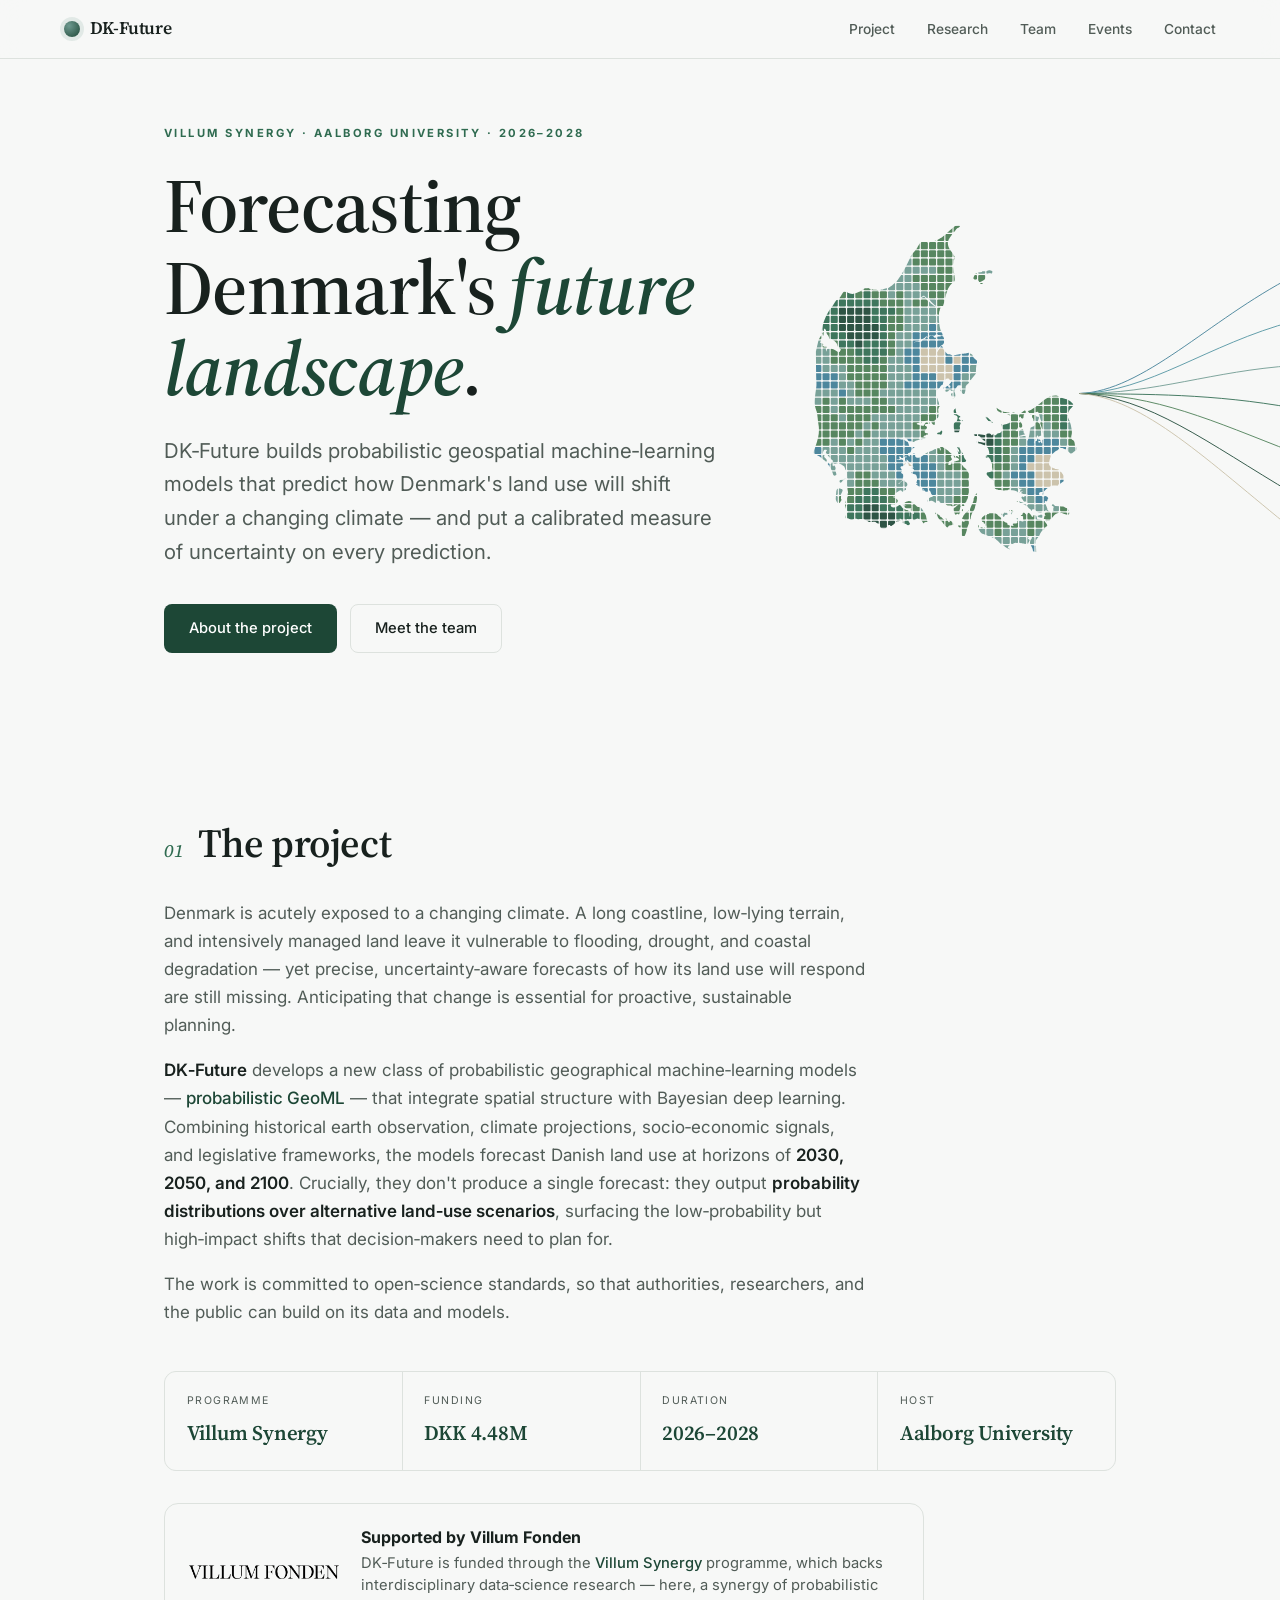
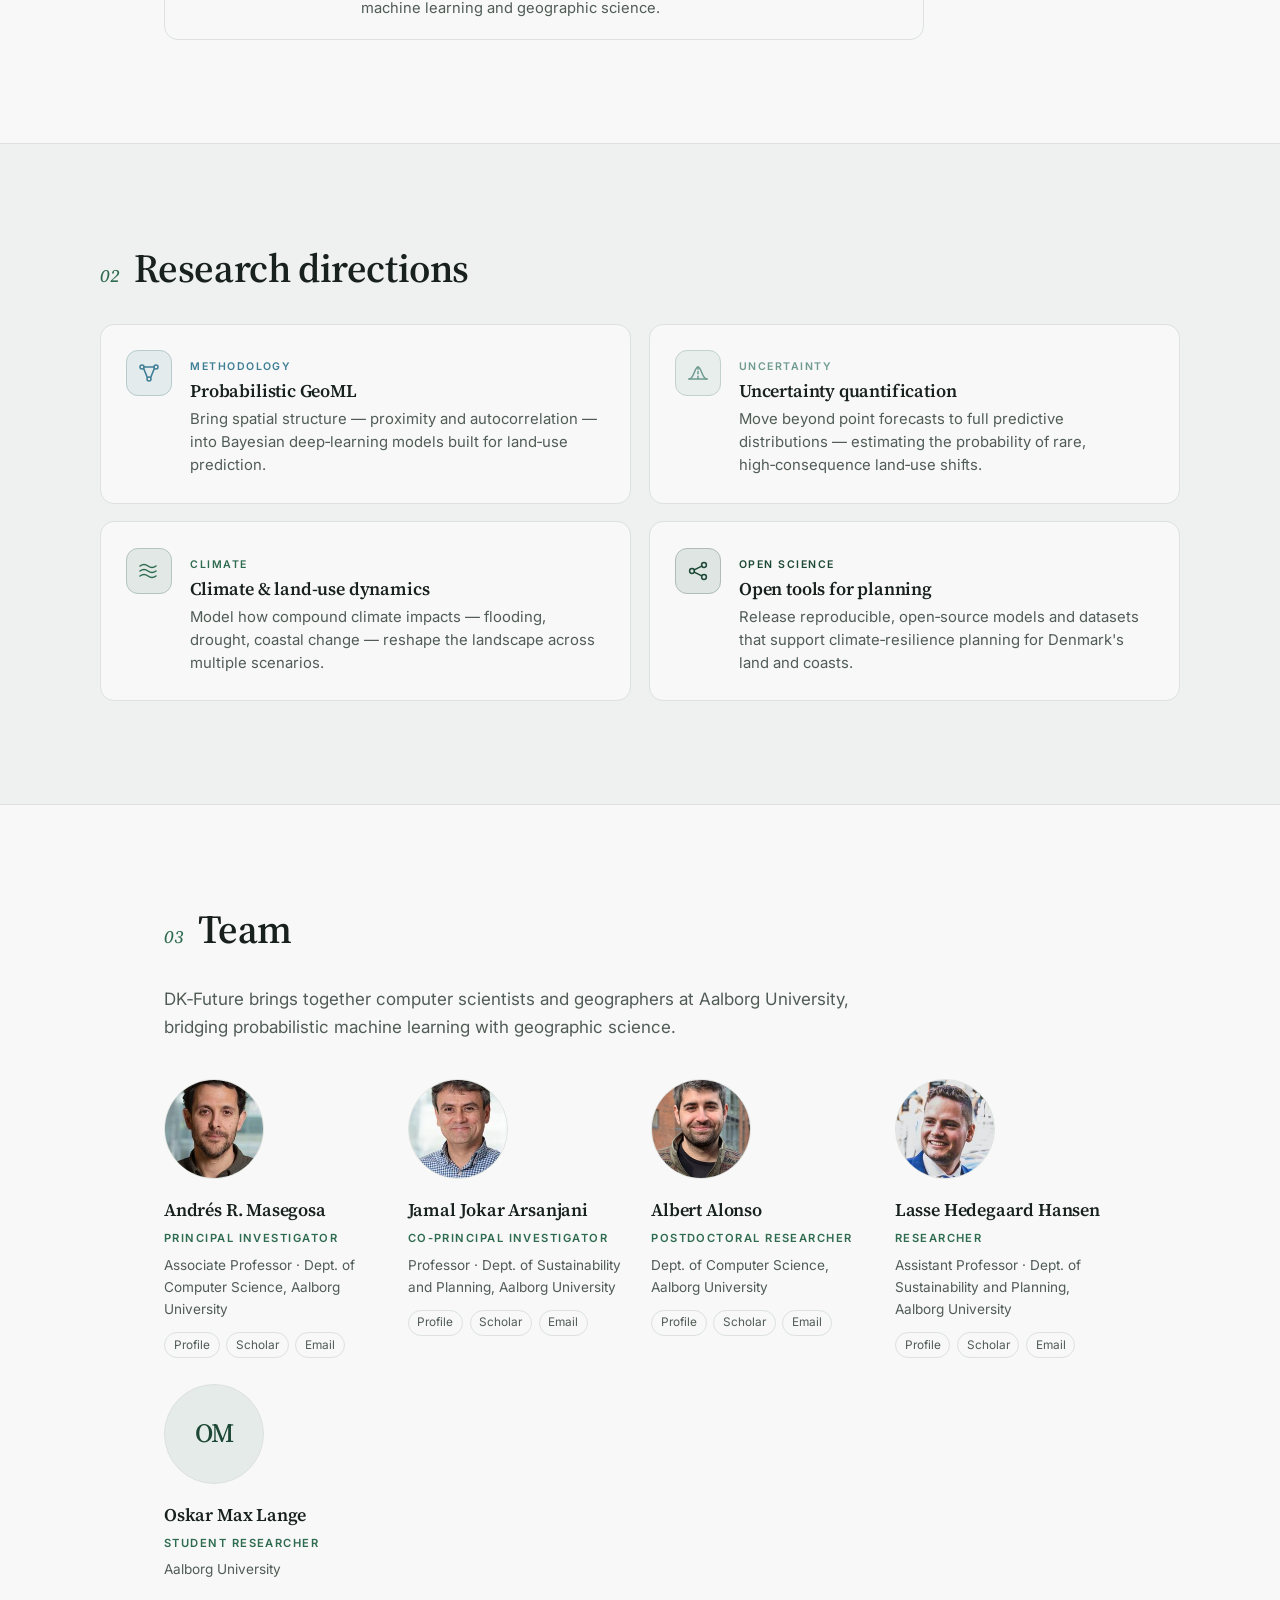
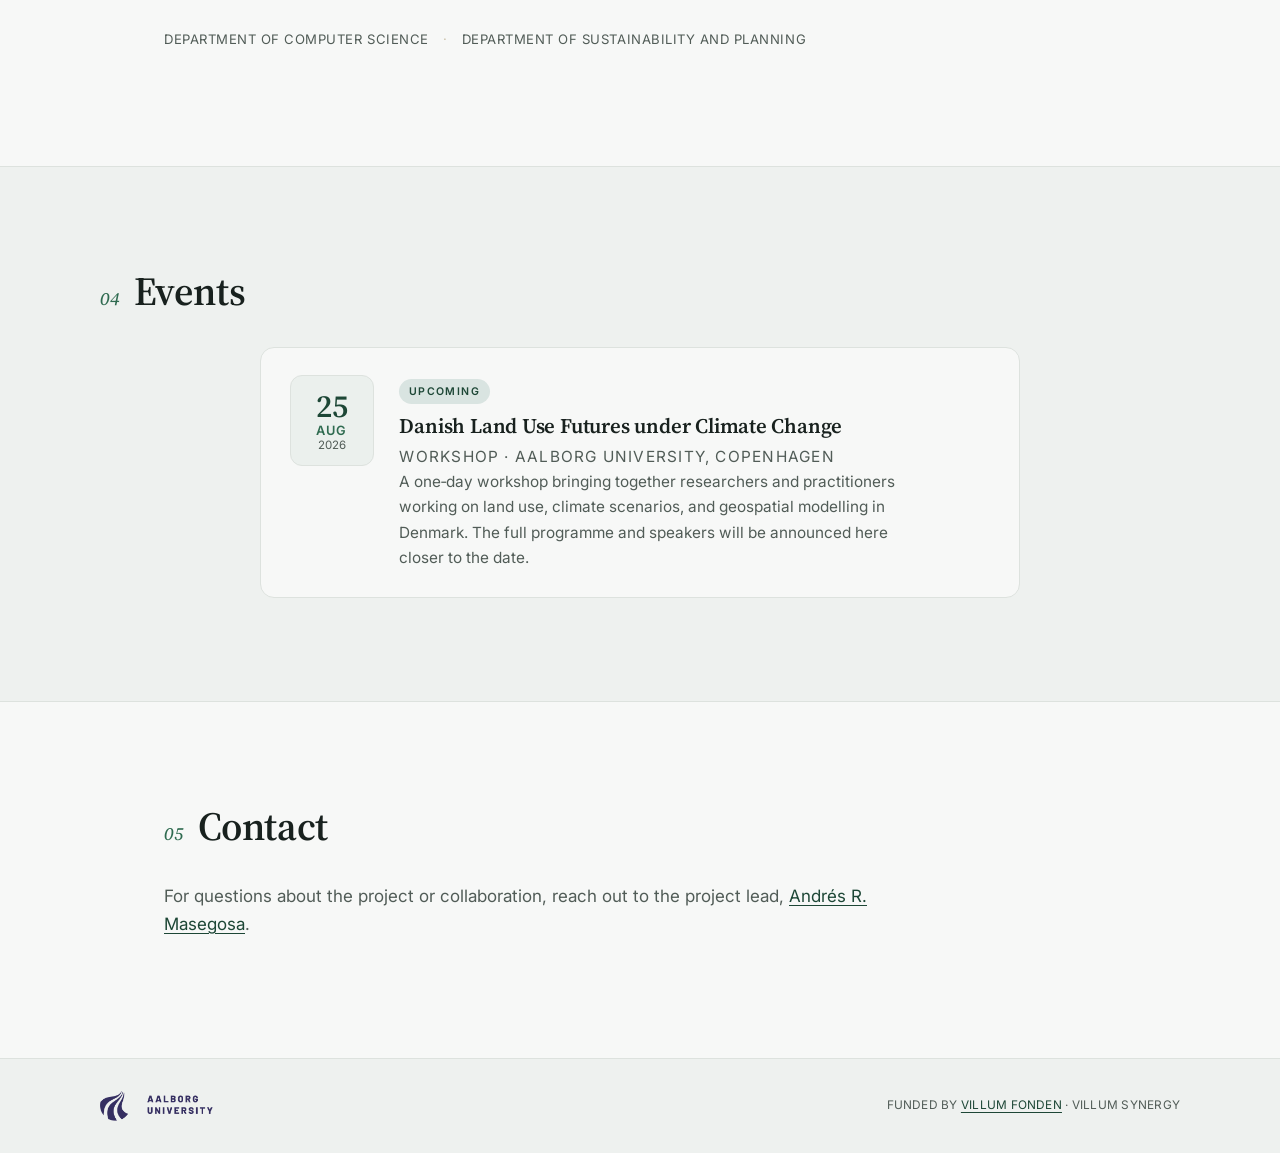
==== index.html @ c7463024 "Fix hero layout on widescreen Put the hero text in a centered max-width band so the headline aligns " ====
<!DOCTYPE html>
<html lang="en">
<head>
  <meta charset="UTF-8" />
  <meta name="viewport" content="width=device-width, initial-scale=1.0" />
  <title>DK-Future — Predicting Denmark's Future Landscape</title>
  <meta name="description" content="DK-Future: Probabilistic geospatial machine learning for predicting future Danish land use under compound climate impact." />

  <!-- Open Graph -->
  <meta property="og:title" content="DK-Future" />
  <meta property="og:description" content="Probabilistic GeoAI for predicting Denmark's future landscape under climate change." />
  <meta property="og:type" content="website" />
  <meta property="og:url" content="https://dkfuture.dk" />

  <link rel="icon" href="assets/favicon.svg" type="image/svg+xml" />
  <link rel="preconnect" href="https://fonts.googleapis.com" />
  <link rel="preconnect" href="https://fonts.gstatic.com" crossorigin />
  <link href="https://fonts.googleapis.com/css2?family=Source+Serif+4:ital,opsz,wght@0,8..60,400;0,8..60,500;0,8..60,600;1,8..60,400&family=Inter:wght@400;500;600&display=swap" rel="stylesheet" />
  <link rel="stylesheet" href="assets/style.css" />
</head>
<body>
  <!-- ===================== Header ===================== -->
  <header class="site-header">
    <a class="brand" href="#top">
      <span class="brand-mark" aria-hidden="true"></span>
      <span class="brand-text">DK&#8209;Future</span>
    </a>
    <nav class="site-nav">
      <a href="#project">Project</a>
      <a href="#research">Research</a>
      <a href="#team">Team</a>
      <a href="#events">Events</a>
      <a href="#contact">Contact</a>
      <!-- Coming later: <a href="publications.html">Publications</a> -->
    </nav>
  </header>

  <!-- ===================== Hero ===================== -->
  <section class="hero" id="top">
    <!-- Hero art: a Denmark land-use mosaic (cells drift between landscape
         tones) coupled with a fan of forecast curves projected from the
         country's east coast - many possible futures. -->
    <div class="landscape" aria-hidden="true">
      <div class="hero-art">
        <svg class="dk-fan" viewBox="0 0 1200 800" preserveAspectRatio="none">
          <path d="M700,410 C850,405 1000,248 1200,150" />
          <path d="M700,410 C860,408 1000,300 1200,250" />
          <path d="M700,410 C880,410 1010,360 1200,348" />
          <path d="M700,410 C860,412 1010,410 1200,442" />
          <path d="M700,410 C880,413 1010,470 1200,540" />
          <path d="M700,410 C860,416 1000,520 1200,632" />
          <path d="M700,410 C850,419 1000,560 1200,712" />
        </svg>
        <div class="denmark">
          <svg class="denmark-grid" viewBox="0 0 200 200" preserveAspectRatio="xMidYMid meet">
        <defs>
          <clipPath id="dkClip" clipPathUnits="userSpaceOnUse">
            <path transform="matrix(0.01953125,0,0,-0.01953125,0,200)" d="M5464 10221 c-42 -19 -150 -108 -269 -221 -83 -79 -169 -150 -182
-150 -5 0 -31 -14 -59 -32 -123 -80 -305 -125 -428 -107 -139 21 -145 20 -193
-49 -22 -31 -54 -84 -71 -117 -17 -33 -65 -96 -106 -140 -41 -44 -83 -98 -92
-120 -126 -298 -293 -600 -417 -755 -56 -69 -233 -223 -281 -244 -12 -5 -45
-12 -74 -16 -29 -5 -74 -19 -100 -31 -41 -20 -63 -23 -172 -24 -73 0 -135 4
-150 11 -14 6 -43 15 -65 18 -22 4 -51 14 -64 23 -15 10 -27 11 -33 5 -5 -5
-27 -8 -48 -5 -33 5 -47 -1 -113 -46 -166 -114 -296 -152 -393 -116 -27 10
-53 22 -59 26 -5 4 -34 14 -63 23 -67 19 -81 12 -124 -64 -81 -142 -131 -199
-164 -186 -9 3 -27 -18 -55 -67 -46 -80 -126 -197 -145 -212 -18 -14 -110
-177 -150 -263 -93 -203 -153 -486 -110 -521 9 -7 16 -24 16 -37 0 -28 15 -32
25 -6 4 9 10 61 13 115 2 53 7 97 9 97 3 0 18 -9 34 -21 22 -15 29 -28 29 -53
0 -35 33 -121 50 -131 13 -8 50 -89 50 -109 0 -10 9 -16 23 -16 59 0 102 -23
163 -87 47 -50 63 -74 68 -104 3 -21 11 -39 16 -39 6 0 10 -6 10 -13 0 -18 48
-67 65 -67 19 0 19 -11 -1 -54 -9 -19 -28 -39 -43 -46 -23 -10 -28 -9 -52 18
-14 16 -56 43 -93 61 -65 31 -103 34 -218 22 -4 -1 -13 -20 -19 -43 l-12 -43
-8 30 c-12 54 -10 85 6 85 8 0 15 9 15 20 0 17 -7 20 -44 20 -53 0 -99 30 -78
51 22 23 13 37 -38 55 -27 10 -50 21 -50 25 0 19 14 39 27 39 11 0 13 7 9 25
-4 17 0 34 14 53 18 25 19 31 7 71 l-14 44 -19 -29 c-44 -64 -71 -122 -83
-179 -7 -33 -26 -114 -41 -180 l-29 -120 3 -395 c2 -217 7 -456 11 -530 6
-120 4 -156 -19 -315 -15 -99 -30 -232 -33 -296 -5 -101 -3 -128 17 -200 12
-46 30 -105 40 -130 11 -27 25 -110 34 -200 8 -85 20 -177 25 -204 41 -209 11
-427 -100 -724 -28 -74 -54 -142 -59 -151 -10 -19 13 -60 34 -60 27 0 173 -80
201 -110 17 -18 56 -50 88 -71 31 -22 57 -44 57 -49 0 -6 9 -10 20 -10 16 0
20 7 20 33 0 33 -12 50 -64 95 -26 22 -27 25 -12 41 15 16 14 19 -13 39 -38
28 -44 65 -17 116 18 35 26 41 57 44 50 4 68 -19 38 -47 -22 -20 -22 -22 -7
-53 13 -28 53 -76 166 -204 10 -11 26 -25 37 -31 29 -16 12 -43 -28 -43 -35 0
-57 -13 -76 -45 -11 -18 -12 -17 -6 7 7 34 -8 36 -29 6 -22 -30 -21 -33 19
-75 46 -48 116 -192 123 -249 6 -53 36 -80 77 -70 28 7 49 45 34 60 -5 6 -9
18 -9 28 0 9 -8 33 -17 53 -14 29 -14 39 -4 58 10 20 10 32 -2 68 -15 45 -42
63 -53 34 -10 -26 -34 3 -34 42 0 41 20 52 56 28 23 -15 28 -15 40 -3 23 23
150 3 194 -30 19 -15 45 -32 59 -37 21 -9 30 -32 68 -160 52 -180 51 -206 -6
-224 -21 -6 -44 -18 -51 -26 -7 -9 -29 -15 -54 -15 -68 0 -106 -43 -77 -88 15
-24 60 -3 76 34 8 19 19 34 24 34 6 0 27 11 47 25 20 14 42 25 48 25 13 0 15
-79 2 -99 -5 -8 -4 -16 2 -20 22 -13 31 -57 21 -101 -6 -26 -6 -46 -1 -49 7
-5 42 -165 42 -193 0 -5 -9 -8 -20 -8 -25 0 -26 -16 -3 -29 17 -9 17 -13 -1
-68 -11 -32 -25 -67 -31 -78 -7 -11 -20 -57 -30 -101 l-17 -81 26 -89 c30
-102 31 -128 11 -204 -8 -30 -15 -70 -15 -87 0 -34 5 -37 60 -34 14 1 40 -9
59 -23 29 -21 41 -24 79 -19 25 3 57 12 72 20 34 17 70 16 91 -3 15 -14 22
-14 61 -1 73 25 210 -9 282 -70 28 -23 34 -24 120 -18 86 6 93 5 127 -18 20
-14 52 -28 70 -32 48 -10 59 -22 53 -54 -8 -39 20 -91 49 -91 13 0 28 -5 35
-12 7 -7 12 -8 12 -2 0 5 15 8 34 6 49 -6 93 21 112 68 14 34 21 40 45 40 19
0 29 -5 29 -15 0 -9 9 -15 25 -15 14 0 25 3 25 8 0 4 14 13 32 21 34 15 77 58
78 77 0 14 67 47 79 40 11 -7 77 20 86 35 4 6 -2 13 -14 16 -33 9 -26 30 9 25
20 -3 36 -14 47 -33 10 -17 26 -29 38 -29 19 -1 19 -1 3 -14 -23 -17 -23 -31
2 -56 12 -12 33 -20 55 -20 24 0 37 -6 45 -19 15 -28 67 -37 91 -15 24 22 24
49 -1 74 -11 11 -20 29 -20 40 0 21 -27 40 -47 33 -8 -3 -13 4 -13 16 0 24 3
25 48 12 21 -6 43 -6 61 0 23 8 35 6 62 -10 46 -28 70 -26 113 8 41 33 63 32
113 -5 17 -13 36 -24 42 -24 15 0 51 -41 65 -73 l12 -28 26 21 c15 11 37 20
51 20 60 0 71 22 38 75 -10 17 -20 53 -23 81 -4 40 -19 75 -68 158 -72 122
-108 156 -166 156 -35 0 -46 7 -109 71 -91 93 -150 124 -222 115 -53 -6 -133
-46 -133 -66 0 -6 -7 -10 -15 -10 -10 0 -15 -10 -15 -30 0 -27 3 -30 31 -30
17 0 39 5 51 11 11 6 22 8 25 6 3 -3 -13 -15 -36 -27 -23 -11 -41 -24 -41 -28
1 -4 17 -17 36 -30 30 -18 49 -22 120 -22 85 0 96 -4 68 -24 -26 -19 -2 -66
34 -66 36 0 74 -36 52 -50 -12 -7 -11 -10 4 -16 18 -7 17 -8 -5 -16 -20 -8
-28 -4 -49 22 -14 16 -30 30 -36 30 -6 0 -17 7 -24 15 -21 25 -32 17 -25 -16
13 -59 22 -139 15 -139 -4 0 -10 28 -14 61 -3 34 -10 67 -15 73 -5 6 -11 22
-13 36 -2 20 -11 27 -48 35 -25 5 -56 18 -70 27 -14 9 -38 22 -53 29 -16 7
-37 30 -48 51 -24 46 -65 70 -83 47 -6 -8 -35 -27 -64 -42 -83 -42 -175 -34
-188 18 -11 43 11 58 77 50 56 -7 57 -7 98 35 43 43 52 77 28 106 -32 41 -73
74 -92 74 -11 0 -26 4 -34 9 -21 13 4 24 39 16 31 -7 60 3 43 14 -15 10 -41
68 -34 77 6 9 24 21 75 52 16 9 41 27 56 39 37 30 67 29 82 -2 14 -31 26 -31
68 0 19 14 42 25 53 25 16 0 17 5 11 46 -6 40 -4 48 20 73 22 23 27 36 24 66
-3 33 -10 43 -52 72 -57 39 -109 45 -126 13 -6 -11 -17 -20 -25 -20 -8 0 -20
-12 -27 -27 -8 -18 -22 -29 -38 -31 l-25 -2 26 14 c15 9 29 24 32 36 3 12 13
20 26 20 12 0 21 4 21 8 0 5 10 18 21 31 15 16 24 20 32 12 6 -6 21 -11 34
-11 l23 0 -26 40 c-15 22 -32 40 -38 40 -6 0 -3 5 7 11 11 6 17 22 17 45 0 47
-13 69 -50 84 -34 14 -35 17 -15 44 23 30 18 71 -11 106 -23 27 -25 34 -15 56
8 19 16 24 31 19 10 -3 30 -1 42 6 29 15 88 75 88 89 0 6 -24 35 -53 65 -38
39 -61 55 -80 55 -14 0 -28 -4 -31 -9 -7 -11 -126 -11 -126 1 0 4 23 8 50 8
44 0 50 3 50 21 0 11 -5 29 -11 41 -6 11 -9 22 -6 24 10 10 55 -9 60 -25 6
-26 76 -21 95 7 10 15 25 22 48 22 44 0 53 -18 12 -22 -33 -3 -33 -3 -33 -56
1 -59 25 -96 47 -74 10 10 10 17 0 33 -8 12 -11 23 -9 25 10 10 56 -20 61 -41
5 -21 43 -45 71 -45 7 0 15 -10 17 -22 2 -15 15 -28 36 -37 38 -17 42 -41 6
-41 -17 0 -41 16 -74 50 -27 28 -56 50 -64 50 -22 0 -20 -12 6 -40 13 -13 21
-34 20 -46 -2 -16 4 -23 23 -28 15 -4 35 -4 46 -1 10 4 32 -2 49 -12 35 -20
41 -48 9 -40 -24 6 -49 -1 -49 -14 0 -5 7 -9 16 -9 9 0 29 -8 45 -17 46 -27
37 -63 -20 -83 -24 -8 -46 -21 -49 -28 -4 -14 64 -47 119 -57 34 -6 39 -11 58
-64 22 -61 21 -131 -2 -179 -9 -19 -7 -25 11 -38 30 -21 28 -36 -4 -28 -42 11
-25 -18 24 -40 27 -12 42 -26 42 -37 0 -13 12 -21 43 -29 66 -17 67 -18 67
-47 0 -15 5 -35 10 -43 8 -13 11 -13 22 -1 10 11 10 14 1 18 -7 3 -13 9 -13
14 0 18 29 -4 40 -31 19 -45 106 -56 146 -19 l23 21 20 -41 c12 -22 21 -47 21
-55 0 -8 3 -16 8 -18 15 -7 53 -69 47 -78 -3 -6 -25 -13 -47 -17 -57 -9 -107
-56 -115 -107 -6 -35 -4 -39 13 -33 95 30 103 31 139 14 20 -9 42 -17 49 -17
8 0 16 -9 19 -20 8 -31 32 -24 50 15 15 31 21 35 57 35 29 0 40 -4 40 -15 0
-19 31 -55 47 -55 6 0 16 -6 20 -14 13 -22 63 -26 82 -7 21 21 41 16 41 -10 0
-27 50 -49 112 -49 31 -1 61 -7 72 -15 27 -21 51 -19 110 9 52 24 116 42 116
32 0 -3 -16 -13 -35 -22 -19 -9 -35 -23 -35 -31 0 -8 -15 -20 -32 -28 -62 -27
-69 -37 -62 -91 4 -27 14 -58 24 -69 10 -11 20 -32 24 -48 6 -24 10 -26 34
-21 15 4 30 12 34 18 5 8 13 7 28 -2 26 -16 40 -15 40 1 0 21 43 56 78 63 20
4 32 13 32 23 0 9 3 26 6 39 10 34 -27 28 -48 -8 -19 -33 -52 -40 -62 -14 -4
9 0 24 9 34 8 9 15 28 15 42 0 14 7 31 15 38 20 16 19 30 -2 46 -24 17 -15 21
32 13 22 -3 30 -7 17 -8 -41 -2 -13 -20 29 -18 36 1 40 3 37 27 -2 16 -13 30
-31 38 -21 10 -26 17 -18 25 8 8 14 8 22 0 7 -7 21 -5 48 8 32 15 40 26 50 63
6 25 17 49 25 53 8 5 18 43 25 98 8 56 20 103 33 125 29 48 32 153 6 240 -10
36 -18 77 -16 92 2 18 -4 32 -17 41 -18 14 -18 15 7 46 15 17 30 40 33 52 10
32 -15 110 -47 147 -15 18 -28 37 -28 43 0 20 -75 108 -93 109 -9 0 -23 12
-29 28 -7 15 -23 36 -36 47 -43 37 -1 91 77 97 45 4 60 28 37 59 -9 13 -28 39
-41 58 -15 20 -25 48 -25 68 0 19 -8 46 -18 61 -64 95 -93 142 -111 182 -11
25 -21 39 -21 32 0 -10 -8 -12 -30 -7 -35 8 -41 -8 -10 -25 11 -6 20 -17 20
-24 0 -8 7 -19 15 -26 10 -8 15 -29 15 -59 l-1 -46 -25 45 -25 45 6 -35 c4
-19 10 -44 14 -55 14 -33 32 -128 25 -134 -3 -3 -16 6 -28 22 -23 29 -45 34
-64 15 -17 -17 3 -45 41 -57 38 -13 63 -51 44 -70 -6 -6 -27 -11 -47 -11 -19
0 -44 -7 -54 -15 -10 -8 -22 -12 -27 -10 -4 3 -10 1 -14 -5 -3 -5 -27 -10 -52
-10 l-45 0 6 -31 c8 -39 -9 -56 -60 -61 -31 -2 -38 0 -35 12 2 8 6 31 9 50 5
43 28 70 59 70 12 0 23 5 23 11 0 7 8 18 18 25 16 13 16 15 0 28 -10 7 -18 20
-18 28 0 8 -5 19 -11 25 -7 7 -6 15 5 26 9 9 16 20 16 26 0 6 6 11 13 11 15 0
36 -20 68 -62 22 -30 39 -36 39 -15 -1 18 -40 59 -90 94 -25 17 -72 55 -105
85 -61 55 -222 158 -246 158 -27 0 -44 -17 -32 -32 6 -7 13 -31 15 -53 2 -30
-1 -40 -12 -40 -10 0 -16 12 -18 39 l-3 38 -51 -6 c-28 -4 -61 -12 -72 -19
-12 -6 -25 -10 -30 -9 -5 2 -12 -2 -17 -9 -7 -12 -69 -39 -99 -43 -9 -1 -27
-10 -40 -19 -14 -9 -32 -17 -41 -17 -17 0 -107 -58 -192 -123 -51 -39 -101
-57 -159 -57 -46 0 -68 28 -68 87 0 38 -3 43 -27 49 -19 5 -38 1 -64 -14 -21
-12 -47 -22 -58 -22 -17 0 -20 -5 -14 -30 4 -23 2 -30 -10 -30 -23 0 -47 39
-47 77 0 29 4 33 36 39 31 6 38 13 59 60 13 30 28 54 34 54 10 0 94 68 99 80
6 16 -106 23 -139 10 -40 -17 -56 -2 -68 63 -10 53 -34 87 -63 87 -10 0 -29
12 -42 26 -20 24 -32 27 -99 32 -47 3 -81 10 -88 18 -15 18 -5 21 89 32 55 6
80 5 99 -5 14 -7 30 -13 37 -13 6 0 22 -18 36 -40 24 -38 27 -40 77 -40 33 0
57 -5 67 -15 17 -17 64 -11 81 10 18 21 216 69 287 69 20 0 35 4 32 8 -3 4 0
16 6 27 9 18 6 20 -22 23 -50 5 -46 30 7 51 25 11 45 23 45 29 0 5 8 7 18 4
24 -8 46 9 39 28 -4 11 -19 16 -46 16 -30 0 -43 5 -51 19 -17 33 -11 54 28
100 35 41 38 48 28 73 -7 19 -17 28 -33 28 -24 0 -27 9 -17 48 6 19 13 22 61
22 59 0 93 13 93 34 0 29 -103 35 -137 8 -12 -9 -28 -34 -37 -55 -8 -20 -22
-40 -30 -43 -8 -3 -54 4 -103 16 -125 31 -144 50 -69 69 31 8 53 8 72 1 31
-12 28 -14 41 25 9 29 12 30 89 38 113 11 153 10 168 -2 7 -6 20 -9 28 -6 12
5 17 -4 22 -34 7 -44 47 -81 86 -81 18 0 21 4 17 22 -4 12 -2 27 3 33 6 7 5
26 -3 50 -9 31 -9 39 2 43 7 2 27 18 45 36 18 17 40 36 49 41 13 8 16 28 17
95 1 47 -2 105 -5 128 -5 28 -3 48 4 55 6 6 11 19 11 29 0 9 7 21 16 26 13 7
14 13 5 30 -6 11 -11 37 -11 57 0 20 -5 46 -11 58 -7 11 -20 54 -30 94 -10 40
-28 91 -39 113 -19 37 -20 46 -9 103 12 63 43 111 81 123 10 3 30 28 43 55 17
32 32 49 44 49 27 0 42 23 49 77 6 41 11 49 37 58 36 12 44 21 38 45 -4 14 4
18 36 23 56 7 78 0 85 -29 7 -25 25 -31 42 -14 7 7 18 3 34 -12 l25 -23 -23
-3 c-12 -2 -22 -10 -22 -18 0 -8 -16 -31 -35 -53 -40 -44 -42 -51 -16 -51 13
0 20 -10 25 -32 9 -45 -21 -62 -59 -34 -16 12 -17 16 -6 30 23 28 -28 20 -55
-9 -13 -14 -33 -26 -46 -27 -13 0 -30 -1 -38 -2 -23 -2 -24 -33 -1 -41 13 -4
23 -18 27 -40 9 -49 24 -58 74 -45 22 6 43 17 46 25 10 25 43 27 79 5 19 -12
39 -19 45 -15 18 11 28 -5 21 -33 -5 -20 -15 -28 -37 -32 -17 -3 -30 -12 -32
-23 -4 -18 52 -147 63 -147 22 0 66 35 71 56 9 35 -3 113 -21 141 -20 30 -11
67 29 118 18 22 39 52 48 66 31 50 148 41 148 -10 0 -11 -14 -33 -31 -50 -34
-34 -33 -55 5 -103 11 -15 29 -39 39 -53 14 -19 26 -25 44 -23 22 2 29 12 44
58 10 30 19 84 19 120 0 58 4 70 30 102 17 21 43 43 57 50 15 8 38 38 58 75
17 35 43 75 58 90 15 16 46 54 70 85 l44 58 7 126 c8 136 16 171 43 181 50 18
30 67 -56 137 -56 46 -70 63 -82 103 -13 44 -19 50 -74 77 l-60 29 -65 -17
c-36 -9 -90 -16 -120 -16 -30 0 -95 -11 -143 -25 -107 -29 -172 -33 -212 -13
-16 8 -50 18 -75 21 -38 5 -52 13 -94 59 -60 66 -86 106 -86 135 0 26 -36 63
-62 63 -12 0 -18 -7 -18 -23 0 -13 -18 -43 -40 -67 -22 -24 -40 -49 -40 -55 0
-5 -11 -20 -25 -33 -14 -14 -25 -38 -28 -60 -3 -27 -4 -21 -5 21 -1 31 2 57 8
57 5 0 13 16 19 35 11 40 121 152 158 161 34 9 66 67 58 104 -4 17 -2 36 3 43
6 8 4 31 -6 65 -18 65 -48 82 -97 59 -20 -9 -38 -11 -53 -6 -25 9 -60 -1 -103
-32 -28 -20 -28 -20 -45 -1 -56 66 -64 72 -96 72 -27 0 -37 -6 -51 -30 -25
-42 -50 -53 -83 -38 -23 11 -28 10 -40 -7 -8 -10 -14 -25 -14 -32 0 -7 -8 -13
-17 -13 -27 0 -80 -36 -87 -58 -6 -18 -18 -21 -107 -24 -74 -2 -102 -7 -109
-18 -5 -8 -12 -11 -16 -7 -15 15 13 27 99 40 75 12 93 19 121 46 17 17 40 31
50 31 11 0 35 16 54 36 31 32 39 35 73 30 34 -5 40 -3 59 24 18 25 28 30 64
30 23 0 51 -7 62 -15 28 -21 46 -18 70 12 19 24 25 26 45 16 13 -6 44 -14 69
-17 25 -3 60 -8 78 -12 29 -6 32 -5 32 19 0 14 -11 42 -24 62 -39 57 -65 150
-81 289 -19 161 -14 366 10 402 9 14 13 33 10 43 -3 12 0 21 10 25 8 3 15 17
15 31 0 24 -2 25 -65 25 -36 0 -81 6 -99 14 -39 16 -156 95 -156 105 0 4 -32
33 -71 65 -39 32 -78 74 -87 92 -21 46 -63 47 -109 2 -18 -17 -35 -29 -38 -26
-12 11 9 40 50 68 47 33 48 32 119 -34 21 -20 55 -45 75 -55 20 -11 55 -39 77
-63 127 -132 180 -167 231 -152 16 4 55 8 87 8 l59 1 33 100 c19 54 34 111 34
125 0 42 69 269 102 333 33 67 96 147 114 147 6 0 28 18 48 40 33 37 36 45 36
100 0 33 -13 145 -30 250 -21 139 -27 197 -20 216 6 14 10 40 10 59 0 33 8 58
34 103 15 27 4 88 -19 107 -7 5 -21 25 -31 44 -11 19 -40 64 -66 99 -78 105
-108 207 -88 294 13 53 79 160 164 263 23 28 57 71 76 97 19 26 46 52 60 57
14 6 39 22 55 36 29 25 29 26 11 40 -27 20 -72 18 -122 -4z m-598 -4137 c-3
-8 -11 -14 -17 -14 -8 0 -9 12 -5 38 13 69 21 81 24 33 2 -24 1 -50 -2 -57z"/>
            <path transform="matrix(0.01953125,0,0,-0.01953125,0,200)" d="M6443 8809 c-35 -16 -52 -18 -97 -11 -48 8 -55 7 -59 -9 -3 -12 -19
-19 -53 -24 -113 -14 -146 -27 -171 -70 -39 -65 -54 -105 -48 -124 7 -24 54
-46 69 -31 5 5 17 10 26 10 21 0 80 -61 80 -83 0 -23 6 -22 87 18 85 42 123
86 123 142 0 22 -5 44 -12 51 -18 18 -1 29 71 47 60 16 75 16 112 0 13 -5 20
2 28 28 16 49 7 63 -46 71 -59 8 -61 8 -110 -15z"/>
            <path transform="matrix(0.01953125,0,0,-0.01953125,0,200)" d="M6248 8444 c-31 -16 -28 -44 4 -44 46 0 78 40 42 54 -19 7 -13 8 -46
-10z"/>
            <path transform="matrix(0.01953125,0,0,-0.01953125,0,200)" d="M8425 4896 c-73 -23 -121 -56 -355 -241 -151 -120 -230 -173 -308
-206 -52 -21 -60 -28 -44 -33 11 -4 26 -20 32 -37 15 -35 52 -53 89 -44 13 3
57 22 98 41 41 20 81 34 90 32 16 -3 50 -95 74 -201 7 -32 16 -60 21 -63 14
-9 9 -54 -7 -60 -21 -8 -19 -25 15 -123 16 -47 34 -111 39 -141 5 -30 15 -75
21 -100 13 -52 12 -51 7 -110 -6 -51 -15 -80 -27 -80 -14 0 -20 -31 -9 -51 12
-23 2 -62 -14 -56 -6 2 -14 14 -17 28 -8 31 -40 39 -40 9 0 -16 -5 -21 -22
-18 -17 2 -24 11 -26 32 -3 27 -2 29 28 23 23 -5 32 -3 37 9 7 20 -13 34 -50
34 -24 0 -27 3 -22 21 6 17 3 20 -12 17 -12 -2 -18 -12 -19 -29 -2 -46 -12
-59 -44 -59 -23 0 -30 -4 -30 -19 0 -26 -10 -51 -21 -51 -17 0 5 66 43 124 21
32 38 67 38 77 0 28 11 49 26 49 8 0 14 -9 14 -19 0 -27 25 -33 45 -11 9 10
27 20 39 22 13 2 20 9 17 18 -2 8 -4 63 -5 121 -1 65 -6 111 -13 120 -6 8 -15
38 -19 67 -5 39 -12 56 -28 64 -11 6 -24 16 -28 22 -13 20 -8 66 11 104 24 46
13 72 -29 72 -19 0 -33 7 -40 19 -11 21 -23 26 -86 36 l-41 6 -6 -38 c-5 -31
-2 -42 18 -63 17 -18 25 -37 25 -63 0 -26 4 -37 15 -37 25 0 45 -42 39 -82 -8
-45 -45 -81 -101 -97 -31 -8 -43 -17 -43 -31 0 -10 -4 -21 -9 -24 -5 -4 -12
-41 -16 -84 -12 -155 -63 -317 -87 -280 -4 7 -8 23 -8 34 0 12 -7 24 -15 28
-8 3 -15 16 -15 28 0 48 -11 53 -97 40 -43 -7 -93 -12 -111 -12 -52 0 -34 24
24 31 27 4 62 12 77 18 16 6 39 11 53 11 31 0 34 35 3 43 -17 5 -20 11 -15 31
6 25 -19 106 -34 106 -4 0 -37 -16 -74 -35 -73 -38 -116 -44 -137 -19 -10 13
-10 17 2 25 8 5 19 9 26 9 7 0 18 18 24 39 14 46 34 58 59 36 24 -21 67 -19
80 4 26 49 -6 138 -72 200 -36 33 -38 83 -6 105 29 21 50 20 46 -1 -2 -11 7
-21 23 -27 44 -15 59 -3 59 51 1 53 13 76 48 87 18 6 22 15 22 51 0 30 -5 45
-16 49 -19 7 -20 6 -101 -52 -76 -57 -143 -76 -191 -56 -19 7 -36 23 -39 34
-6 23 -9 24 -67 8 -36 -9 -57 -9 -117 5 -41 9 -98 19 -126 22 -69 8 -179 57
-227 103 -21 20 -35 30 -31 22 5 -8 11 -30 15 -50 4 -29 13 -39 52 -60 25 -14
61 -33 79 -44 19 -11 60 -21 99 -23 78 -6 141 -27 170 -58 20 -21 22 -32 19
-109 -4 -81 -5 -86 -38 -120 -28 -29 -42 -36 -73 -36 -22 0 -57 -9 -79 -21
-37 -19 -42 -19 -58 -5 -10 9 -26 16 -36 16 -17 0 -17 -1 0 -20 23 -25 32
-143 15 -194 -12 -39 -51 -66 -93 -66 -12 0 -28 -5 -35 -12 -7 -7 -12 -8 -12
-3 0 6 -9 -5 -20 -23 -18 -29 -25 -33 -48 -28 -15 4 -34 16 -44 26 -21 26 -25
25 -32 -5 -8 -32 -34 -32 -46 -1 -16 44 -127 48 -165 6 -22 -24 -56 -25 -155
-4 -72 15 -195 15 -220 -1 -6 -4 -1 -15 14 -26 18 -14 40 -19 86 -19 64 0 100
-12 100 -33 0 -21 92 -104 133 -121 42 -17 47 -30 16 -47 -23 -12 -44 -10
-169 16 -93 19 -90 19 -90 -4 0 -27 15 -34 83 -42 90 -11 237 -92 266 -147 20
-38 41 -121 41 -163 0 -46 -17 -60 -74 -62 -36 -2 -46 -6 -46 -19 0 -9 -3 -23
-6 -32 -4 -11 3 -19 22 -26 23 -9 31 -8 41 5 6 9 9 24 6 32 -3 8 17 -9 44 -39
31 -33 53 -66 58 -88 4 -19 16 -52 27 -73 14 -29 17 -49 13 -82 -4 -26 -2 -57
5 -78 7 -18 10 -45 7 -58 -7 -28 -78 -69 -120 -69 -72 0 -93 -60 -36 -100 17
-13 34 -32 39 -45 8 -21 89 -81 145 -107 26 -11 27 -15 22 -60 -3 -26 0 -70 7
-97 8 -31 9 -54 3 -60 -14 -14 10 -50 41 -57 15 -4 32 -10 37 -15 18 -14 137
-30 225 -30 83 0 132 10 144 29 7 11 44 5 63 -11 7 -5 36 -11 65 -12 64 -4
143 -36 158 -64 11 -21 50 -30 50 -12 0 21 -13 41 -26 41 -8 0 -14 2 -14 5 0
16 31 63 45 69 27 10 73 7 81 -5 5 -8 -1 -10 -18 -6 -21 6 -26 2 -36 -26 -16
-45 -16 -47 13 -47 14 0 25 5 25 10 0 6 7 10 15 10 21 0 19 -13 -5 -28 -23
-14 -26 -35 -7 -50 6 -6 39 -12 72 -15 64 -6 95 -14 95 -27 0 -25 -13 -36 -38
-32 -18 2 -36 -4 -51 -17 -26 -22 -41 -27 -41 -12 0 22 -31 19 -42 -4 -10 -21
-7 -30 24 -67 19 -24 40 -53 47 -65 6 -13 19 -23 28 -23 13 0 13 3 3 15 -27
32 10 13 54 -28 54 -50 65 -93 18 -68 -95 50 -287 116 -318 109 -13 -3 -4 -9
26 -17 25 -7 52 -19 60 -26 8 -7 41 -22 72 -33 95 -35 167 -81 194 -124 14
-22 38 -44 55 -50 21 -7 29 -16 29 -33 0 -13 6 -25 13 -28 8 -3 13 4 12 22 0
21 5 27 29 29 46 6 75 -6 91 -38 18 -34 90 -70 141 -70 25 0 45 10 74 36 l40
36 0 -28 0 -29 26 32 c29 37 53 42 77 15 22 -24 21 -32 -2 -32 -11 0 -32 -10
-47 -23 -22 -19 -26 -29 -20 -50 4 -16 14 -27 24 -28 10 0 6 -4 -10 -11 -23
-8 -28 -16 -28 -43 0 -20 -6 -35 -15 -39 -30 -11 -14 -26 28 -26 29 0 38 -3
28 -9 -12 -8 -13 -14 -3 -36 12 -26 16 -27 67 -23 29 3 61 11 70 18 9 8 45 53
81 100 48 65 77 94 115 114 47 26 56 28 127 21 47 -4 98 -16 131 -31 66 -30
126 -32 141 -5 17 33 11 75 -17 131 -23 44 -34 56 -62 63 -18 4 -44 15 -57 24
-17 11 -67 18 -162 25 l-137 9 -40 45 -40 45 -24 -25 c-27 -29 -22 -41 25 -61
27 -11 34 -19 34 -42 0 -16 -5 -34 -10 -39 -8 -8 -7 -19 1 -38 14 -31 18 -28
-50 -48 -47 -15 -57 -15 -81 -3 -40 21 -62 45 -56 62 3 8 -5 41 -19 73 -14 33
-25 66 -25 75 0 8 -6 15 -14 15 -24 0 -35 60 -17 89 6 10 13 10 28 2 26 -13
53 13 53 52 0 15 5 27 10 27 6 0 10 8 10 18 0 39 -87 86 -115 62 -22 -18 -135
-3 -142 19 -4 9 -12 20 -20 24 -17 11 -16 38 3 65 12 18 25 22 64 22 l50 0
-16 -41 c-21 -52 -10 -81 25 -68 22 9 23 13 16 65 l-7 56 77 74 c42 41 84 74
93 74 9 0 36 11 59 24 39 23 50 24 133 19 76 -5 90 -4 90 9 0 21 32 48 57 48
11 0 28 10 39 21 10 12 29 25 42 30 30 11 44 51 31 86 -5 14 -7 45 -4 67 8 54
-4 84 -70 165 -57 70 -94 91 -163 91 -17 0 -33 4 -36 9 -3 4 -26 14 -50 21
-25 7 -63 28 -85 46 -34 30 -40 40 -43 86 -6 65 37 212 81 277 27 41 143 141
163 141 5 0 29 19 53 41 43 39 48 41 95 37 28 -3 58 -12 68 -22 10 -9 30 -16
45 -16 24 0 26 4 25 34 -2 47 25 86 59 86 l27 0 -28 -29 c-19 -20 -28 -40 -28
-63 0 -45 26 -105 49 -112 10 -3 23 -16 28 -28 15 -34 82 -29 111 8 12 14 39
34 61 44 34 15 41 23 46 56 11 65 8 80 -23 110 -22 22 -30 38 -30 66 0 51 -42
128 -62 117 -37 -21 -63 89 -38 157 14 36 15 118 1 185 -5 30 -15 83 -22 119
-6 35 -30 106 -54 156 -41 87 -43 96 -38 161 8 95 47 177 106 223 46 36 57 54
57 102 0 20 -15 40 -64 83 -66 58 -113 78 -279 120 -38 10 -81 28 -96 41 -16
13 -40 28 -55 34 -44 16 -135 10 -211 -14z"/>
            <path transform="matrix(0.01953125,0,0,-0.01953125,0,200)" d="M5417 4478 c-37 -36 -38 -39 -35 -100 l3 -63 35 -5 c19 -3 50 -16 68
-29 37 -28 40 -51 17 -128 -12 -42 -21 -54 -50 -67 -66 -32 -81 -105 -47 -243
l17 -73 53 -2 c28 -1 59 -2 69 -2 25 -1 58 118 43 161 -9 27 -8 39 11 75 12
24 35 59 50 79 38 49 38 70 0 63 -35 -7 -86 18 -94 44 -6 25 2 38 31 46 33 11
27 23 -25 48 -59 28 -89 78 -100 168 l-9 65 -37 -37z"/>
            <path transform="matrix(0.01953125,0,0,-0.01953125,0,200)" d="M6380 4236 c0 -8 18 -28 39 -46 22 -17 43 -40 46 -50 4 -11 12 -20
18 -20 7 0 39 -14 71 -30 32 -16 63 -27 68 -24 14 9 9 22 -12 29 -12 4 -42 26
-68 51 -26 24 -61 57 -79 74 -34 31 -83 41 -83 16z"/>
            <path transform="matrix(0.01953125,0,0,-0.01953125,0,200)" d="M4989 3801 c-19 -35 -27 -40 -62 -43 -39 -3 -70 -28 -54 -45 5 -4 28
-8 52 -8 24 0 47 -3 51 -7 19 -20 41 -6 52 31 15 49 15 72 -2 94 -13 17 -16
15 -37 -22z"/>
            <path transform="matrix(0.01953125,0,0,-0.01953125,0,200)" d="M1767 2000 c-27 -21 -37 -54 -42 -133 -1 -23 -6 -78 -10 -122 -7 -75
-6 -84 19 -133 15 -29 33 -55 42 -59 19 -7 74 16 74 31 0 6 9 19 20 29 21 18
27 61 10 72 -6 4 -7 23 -4 44 4 22 1 48 -6 60 -9 18 -9 26 3 39 25 29 58 116
53 137 -4 15 -21 26 -61 38 -69 21 -67 21 -98 -3z"/>
            <path transform="matrix(0.01953125,0,0,-0.01953125,0,200)" d="M6089 1832 c-15 -21 -32 -55 -38 -75 -7 -20 -17 -39 -22 -42 -5 -4
-9 -27 -9 -52 0 -34 -11 -68 -43 -132 -24 -47 -49 -107 -56 -133 -10 -36 -22
-53 -52 -72 -21 -14 -43 -26 -48 -26 -8 0 -36 -30 -91 -101 -31 -40 -70 -115
-70 -135 0 -9 11 -14 30 -14 20 0 33 -6 37 -17 4 -10 11 -21 17 -25 14 -9 -12
-38 -35 -38 -10 0 -21 5 -24 10 -14 22 -33 8 -39 -27 -4 -21 -12 -53 -18 -72
-10 -33 -11 -33 -54 -27 -26 3 -44 2 -44 -4 0 -10 7 -17 63 -68 42 -37 60
-108 51 -202 l-7 -80 40 0 c27 0 46 6 58 20 20 23 75 180 75 217 0 25 34 113
79 203 18 36 32 85 39 140 12 96 37 162 88 233 23 32 39 68 46 106 5 31 21 90
34 131 13 41 24 89 24 107 0 17 9 53 20 79 16 37 19 56 12 88 -10 53 -30 55
-63 8z"/>
            <path transform="matrix(0.01953125,0,0,-0.01953125,0,200)" d="M7135 1320 c-17 -19 -17 -21 -2 -33 10 -6 28 -30 41 -52 l24 -40 7
28 c4 15 19 37 34 48 l26 21 -28 24 c-34 29 -78 31 -102 4z"/>
            <path transform="matrix(0.01953125,0,0,-0.01953125,0,200)" d="M4810 1261 c0 -14 60 -101 70 -101 5 0 10 -8 10 -18 0 -30 80 -132
118 -150 23 -11 39 -28 46 -49 10 -27 142 -162 150 -152 1 2 12 18 24 35 19
27 29 32 82 37 72 8 80 12 80 38 0 27 -93 119 -121 119 l-22 0 23 -25 c19 -21
21 -25 7 -25 -9 0 -17 -4 -17 -10 0 -25 -30 -7 -40 24 -6 19 -17 37 -25 40 -8
3 -15 12 -15 19 0 8 -9 22 -19 31 -19 17 -19 17 -14 -3 3 -11 3 -28 -1 -37 -5
-14 -9 -13 -35 5 -16 12 -36 21 -44 21 -9 0 -18 8 -21 18 -3 9 -24 27 -46 40
-25 14 -40 30 -40 42 0 13 -7 20 -19 20 -19 0 -81 53 -81 70 0 4 -11 10 -25
12 -14 3 -25 2 -25 -1z"/>
            <path transform="matrix(0.01953125,0,0,-0.01953125,0,200)" d="M6964 1241 c-4 -17 -10 -28 -14 -26 -5 3 -23 7 -40 9 -29 3 -31 2
-25 -21 5 -21 61 -83 75 -82 3 0 14 14 25 32 16 25 28 33 58 35 28 2 37 8 37
21 0 25 -36 55 -55 47 -9 -3 -25 -1 -36 4 -17 10 -20 7 -25 -19z"/>
            <path transform="matrix(0.01953125,0,0,-0.01953125,0,200)" d="M7568 1249 c-10 -5 -18 -21 -18 -34 0 -14 -6 -25 -13 -25 -8 0 -22
-9 -31 -19 -17 -19 -17 -20 21 -23 l38 -3 0 -61 c0 -34 6 -67 12 -76 17 -20 7
-28 -34 -28 -35 0 -92 37 -139 90 -17 19 -25 22 -34 14 -8 -8 -9 -18 -2 -30 5
-11 12 -42 16 -70 6 -47 5 -51 -19 -62 -15 -7 -44 -9 -70 -5 -54 7 -66 -10
-39 -53 l18 -27 -74 7 c-41 4 -77 11 -80 15 -3 5 -15 12 -28 16 -18 5 -22 13
-20 33 3 23 -1 27 -26 30 -16 2 -38 13 -50 24 -11 11 -35 26 -52 34 -39 16
-55 36 -63 76 -5 23 -17 37 -46 53 -22 13 -50 38 -63 56 -28 40 -49 47 -163
54 -77 4 -89 3 -113 -16 -14 -11 -26 -16 -26 -10 0 6 -7 8 -15 5 -8 -4 -15
-12 -15 -20 0 -9 -12 -14 -34 -14 -26 0 -45 -10 -85 -46 -48 -43 -51 -49 -51
-93 0 -50 20 -81 52 -81 11 0 14 -6 11 -19 -3 -14 2 -20 22 -25 21 -5 25 -11
20 -27 -9 -26 12 -51 36 -44 26 8 25 -17 -1 -40 -17 -15 -22 -16 -36 -4 -15
12 -16 11 -10 -19 7 -30 6 -32 -18 -32 -17 0 -26 6 -26 15 0 17 -38 35 -72 35
-18 0 -19 -2 -7 -16 11 -14 10 -18 -6 -30 -10 -8 -24 -14 -31 -14 -14 0 -36
78 -23 86 17 10 9 34 -11 34 -34 0 -25 -58 22 -150 50 -96 73 -112 225 -159
56 -17 135 -47 175 -66 40 -19 80 -35 90 -35 10 0 25 -11 34 -26 9 -14 29 -31
45 -39 15 -8 37 -30 49 -49 12 -21 45 -49 78 -67 31 -18 74 -47 95 -66 20 -18
41 -33 46 -33 4 0 25 -13 46 -30 27 -21 48 -30 74 -29 l36 0 -47 15 c-73 22
-61 70 27 109 29 13 55 27 56 32 2 4 22 17 44 28 31 15 52 19 92 15 29 -3 54
-2 56 3 1 5 29 3 62 -3 33 -7 78 -15 100 -19 22 -4 50 -14 62 -21 19 -12 27
-12 58 3 20 10 35 23 33 29 -3 7 3 21 13 31 10 11 15 25 12 33 -3 8 0 14 6 14
23 0 10 30 -19 45 -39 20 -38 35 8 72 l38 30 32 -26 32 -27 -30 -42 c-20 -26
-33 -58 -36 -89 -6 -43 -2 -57 40 -135 29 -56 46 -100 46 -123 0 -32 4 -37 49
-60 38 -19 50 -21 54 -11 3 7 1 80 -5 162 -14 211 -11 225 51 288 36 36 56 68
66 100 19 62 75 137 119 161 24 13 40 31 47 53 8 23 20 37 40 44 41 14 39 53
-6 102 -19 21 -37 45 -40 55 -9 29 -60 50 -136 57 -96 9 -106 15 -114 69 -8
52 -20 64 -69 72 -31 5 -36 3 -36 -14 0 -25 -22 -45 -42 -38 -8 3 -20 21 -27
40 -11 30 -70 85 -92 85 -4 0 -17 -16 -29 -37 l-21 -36 -42 41 c-47 46 -45 45
-69 31z"/>
            <path transform="matrix(0.01953125,0,0,-0.01953125,0,200)" d="M8090 1180 c-8 -5 -27 -10 -42 -10 -21 0 -28 -5 -28 -19 0 -11 6 -23
13 -28 16 -10 120 -32 129 -27 14 9 20 65 8 79 -14 17 -58 19 -80 5z"/>
          </clipPath>
        </defs>
        <g class="dk-cells" clip-path="url(#dkClip)"></g>
      </svg>
        </div>
      </div>
    </div>

    <div class="hero-inner">
    <div class="hero-content">
      <p class="eyebrow">Villum Synergy · Aalborg University · 2026&ndash;2028</p>
      <h1>Forecasting Denmark's <em>future landscape</em>.</h1>
      <p class="lede">
        DK&#8209;Future builds probabilistic geospatial machine&#8209;learning models that
        predict how Denmark's land use will shift under a changing climate &mdash; and put a
        calibrated measure of uncertainty on every prediction.
      </p>
      <div class="hero-actions">
        <a class="btn btn-primary" href="#project">About the project</a>
        <a class="btn btn-ghost" href="#team">Meet the team</a>
      </div>
    </div>
    </div>
  </section>

  <!-- ===================== Project ===================== -->
  <section class="section" id="project">
    <div class="section-head reveal">
      <span class="section-num">01</span>
      <h2>The project</h2>
    </div>
    <div class="prose reveal">
      <p>
        Denmark is acutely exposed to a changing climate. A long coastline, low&#8209;lying
        terrain, and intensively managed land leave it vulnerable to flooding, drought, and
        coastal degradation &mdash; yet precise, uncertainty&#8209;aware forecasts of how its
        land use will respond are still missing. Anticipating that change is essential for
        proactive, sustainable planning.
      </p>
      <p>
        <strong>DK&#8209;Future</strong> develops a new class of probabilistic geographical
        machine&#8209;learning models &mdash; <em>probabilistic GeoML</em> &mdash; that integrate
        spatial structure with Bayesian deep learning. Combining historical earth observation,
        climate projections, socio&#8209;economic signals, and legislative frameworks, the models
        forecast Danish land use at horizons of <strong>2030, 2050, and 2100</strong>. Crucially,
        they don't produce a single forecast: they output <strong>probability distributions over
        alternative land&#8209;use scenarios</strong>, surfacing the low&#8209;probability but
        high&#8209;impact shifts that decision&#8209;makers need to plan for.
      </p>
      <p>
        The work is committed to open&#8209;science standards, so that authorities, researchers,
        and the public can build on its data and models.
      </p>
    </div>

    <div class="facts reveal">
      <div class="fact">
        <span class="fact-label">Programme</span>
        <span class="fact-value">Villum Synergy</span>
      </div>
      <div class="fact">
        <span class="fact-label">Funding</span>
        <span class="fact-value">DKK 4.48M</span>
      </div>
      <div class="fact">
        <span class="fact-label">Duration</span>
        <span class="fact-value">2026&ndash;2028</span>
      </div>
      <div class="fact">
        <span class="fact-label">Host</span>
        <span class="fact-value">Aalborg University</span>
      </div>
    </div>

    <a class="funding reveal" href="https://villumfonden.dk/da/projekt/dk-future-probabilistic-geospatial-machine-learning-predicting-future-danish-land-use-under" target="_blank" rel="noopener">
      <img class="funding-logo" src="assets/img/villum-logo.png" alt="Villum Fonden" loading="lazy" />
      <span class="funding-text">
        <strong>Supported by Villum Fonden</strong>
        DK&#8209;Future is funded through the <em>Villum Synergy</em> programme,
        which backs interdisciplinary data&#8209;science research &mdash; here, a synergy of
        probabilistic machine learning and geographic science.
      </span>
    </a>
  </section>

  <!-- ===================== Research ===================== -->
  <section class="section section-alt" id="research">
    <div class="section-head reveal">
      <span class="section-num">02</span>
      <h2>Research directions</h2>
    </div>
    <div class="cards">
      <article class="rcard reveal" style="--tone: var(--sea)">
        <div class="rcard-icon" aria-hidden="true">
          <svg viewBox="0 0 24 24" fill="none" stroke="currentColor" stroke-width="1.5" stroke-linecap="round" stroke-linejoin="round">
            <circle cx="5" cy="6" r="2"/><circle cx="19" cy="6" r="2"/><circle cx="12" cy="18" r="2"/>
            <path d="M7 6h10M6.6 7.4 10.4 16.6M17.4 7.4 13.6 16.6"/>
          </svg>
        </div>
        <div class="rcard-text">
          <span class="rcard-kicker">Methodology</span>
          <h3>Probabilistic GeoML</h3>
          <p>
            Bring spatial structure &mdash; proximity and autocorrelation &mdash; into Bayesian
            deep&#8209;learning models built for land&#8209;use prediction.
          </p>
        </div>
      </article>

      <article class="rcard reveal" style="--tone: var(--cyan)">
        <div class="rcard-icon" aria-hidden="true">
          <svg viewBox="0 0 24 24" fill="none" stroke="currentColor" stroke-width="1.5" stroke-linecap="round" stroke-linejoin="round">
            <path d="M3 18h18"/>
            <path d="M3 18c5 0 5.5-12 9-12s4 12 9 12"/>
            <path d="M12 6v12" stroke-dasharray="2.2 2.4"/>
          </svg>
        </div>
        <div class="rcard-text">
          <span class="rcard-kicker">Uncertainty</span>
          <h3>Uncertainty quantification</h3>
          <p>
            Move beyond point forecasts to full predictive distributions &mdash; estimating the
            probability of rare, high&#8209;consequence land&#8209;use shifts.
          </p>
        </div>
      </article>

      <article class="rcard reveal" style="--tone: var(--green)">
        <div class="rcard-icon" aria-hidden="true">
          <svg viewBox="0 0 24 24" fill="none" stroke="currentColor" stroke-width="1.5" stroke-linecap="round" stroke-linejoin="round">
            <path d="M3 7c3-2.4 5-2.4 8 0s5 2.4 8 0"/>
            <path d="M3 12c3-2.4 5-2.4 8 0s5 2.4 8 0"/>
            <path d="M3 17c3-2.4 5-2.4 8 0s5 2.4 8 0"/>
          </svg>
        </div>
        <div class="rcard-text">
          <span class="rcard-kicker">Climate</span>
          <h3>Climate &amp; land-use dynamics</h3>
          <p>
            Model how compound climate impacts &mdash; flooding, drought, coastal change &mdash;
            reshape the landscape across multiple scenarios.
          </p>
        </div>
      </article>

      <article class="rcard reveal" style="--tone: var(--green-deep)">
        <div class="rcard-icon" aria-hidden="true">
          <svg viewBox="0 0 24 24" fill="none" stroke="currentColor" stroke-width="1.5" stroke-linecap="round" stroke-linejoin="round">
            <circle cx="6" cy="12" r="2.4"/><circle cx="18" cy="6" r="2.4"/><circle cx="18" cy="18" r="2.4"/>
            <path d="M8.2 10.9 15.8 7.1M8.2 13.1 15.8 16.9"/>
          </svg>
        </div>
        <div class="rcard-text">
          <span class="rcard-kicker">Open science</span>
          <h3>Open tools for planning</h3>
          <p>
            Release reproducible, open&#8209;source models and datasets that support
            climate&#8209;resilience planning for Denmark's land and coasts.
          </p>
        </div>
      </article>
    </div>
  </section>

  <!-- ===================== Team ===================== -->
  <section class="section" id="team">
    <div class="section-head reveal">
      <span class="section-num">03</span>
      <h2>Team</h2>
    </div>
    <p class="prose reveal">
      DK&#8209;Future brings together computer scientists and geographers at Aalborg University,
      bridging probabilistic machine learning with geographic science.
    </p>
    <div class="team-grid reveal" id="team-grid"><!-- populated from assets/people.js --></div>
    <p class="partners reveal">
      <span>Department of Computer Science</span>
      <span class="dot">·</span>
      <span>Department of Sustainability and Planning</span>
    </p>
  </section>

  <!-- ===================== Events ===================== -->
  <section class="section section-alt" id="events">
    <div class="section-head reveal">
      <span class="section-num">04</span>
      <h2>Events</h2>
    </div>
    <div class="event reveal">
      <div class="event-date" aria-hidden="true">
        <span class="event-day">25</span>
        <span class="event-month">Aug</span>
        <span class="event-year">2026</span>
      </div>
      <div class="event-body">
        <span class="event-status">Upcoming</span>
        <h3>Danish Land Use Futures under Climate Change</h3>
        <p class="event-meta">Workshop · Aalborg University, Copenhagen</p>
        <p>
          A one&#8209;day workshop bringing together researchers and practitioners working on
          land use, climate scenarios, and geospatial modelling in Denmark. The full programme
          and speakers will be announced here closer to the date.
        </p>
      </div>
    </div>
  </section>

  <!-- ===================== Contact ===================== -->
  <section class="section" id="contact">
    <div class="section-head reveal">
      <span class="section-num">05</span>
      <h2>Contact</h2>
    </div>
    <div class="prose reveal">
      <p>
        For questions about the project or collaboration, reach out to the project lead,
        <a href="mailto:arma@cs.aau.dk">Andrés R. Masegosa</a>.
      </p>
    </div>
  </section>

  <!-- ===================== Footer ===================== -->
  <footer class="site-footer">
    <div class="footer-inner">
      <a class="footer-logo-link" href="https://www.aau.dk/" target="_blank" rel="noopener" aria-label="Aalborg University">
        <img class="footer-logo" src="assets/img/aau-logo.png" alt="Aalborg University" loading="lazy" />
      </a>
      <span>Funded by <a href="https://villumfonden.dk/da/projekt/dk-future-probabilistic-geospatial-machine-learning-predicting-future-danish-land-use-under" target="_blank" rel="noopener">Villum Fonden</a> · Villum Synergy</span>
    </div>
  </footer>

  <script src="assets/people.js"></script>
  <script src="assets/main.js"></script>
</body>
</html>
---- assets/style.css ----
/* ============================================================
   DK-Future — styles
   Calm, technical, slightly futuristic. Nordic earth & sea tones
   on a cool off-white, with a monospace voice for data labels.
   ============================================================ */

:root {
  --bg: #f7f8f7;
  --bg-alt: #eef1ef;
  --ink: #18211e;
  --ink-soft: #515c57;
  --line: #dde2de;
  --green: #2f6b50;       /* fjord green */
  --green-deep: #1d4736;
  --sea: #3f7e96;         /* north-sea blue */
  --cyan: #6e9a90;        /* muted teal accent */
  --sand: #c9bfa6;
  --accent: var(--green);

  --max: 1080px;
  --pad: clamp(1.25rem, 5vw, 4rem);

  --display: "Source Serif 4", Georgia, "Times New Roman", serif;
  --sans: "Inter", system-ui, -apple-system, "Segoe UI", sans-serif;
}

* { box-sizing: border-box; }

html { scroll-behavior: smooth; }

body {
  margin: 0;
  background: var(--bg);
  color: var(--ink);
  font-family: var(--sans);
  font-size: 17px;
  line-height: 1.65;
  -webkit-font-smoothing: antialiased;
}

a { color: var(--green-deep); text-decoration-thickness: 1px; text-underline-offset: 3px; }
a:hover { color: var(--green); }

h1, h2, h3 {
  font-family: var(--display);
  font-weight: 600;
  line-height: 1.1;
  letter-spacing: -0.01em;
}

/* A quiet, academic "label" voice: letter-spaced small caps */
.eyebrow, .fact-label, .person-role, .partners, .footer-inner {
  font-family: var(--sans);
  text-transform: uppercase;
  letter-spacing: 0.13em;
}

/* ===================== Header ===================== */
.site-header {
  position: sticky;
  top: 0;
  z-index: 50;
  display: flex;
  align-items: center;
  justify-content: space-between;
  padding: 0.9rem var(--pad);
  background: color-mix(in srgb, var(--bg) 80%, transparent);
  backdrop-filter: blur(12px);
  border-bottom: 1px solid var(--line);
}
.brand { display: flex; align-items: center; gap: 0.6rem; text-decoration: none; color: var(--ink); }
.brand-text { font-family: var(--display); font-weight: 600; font-size: 1.1rem; letter-spacing: -0.02em; }
.brand-mark {
  width: 16px; height: 16px; border-radius: 50%;
  background: radial-gradient(circle at 32% 30%, var(--cyan), var(--green-deep));
  box-shadow: 0 0 0 4px color-mix(in srgb, var(--cyan) 16%, transparent);
}
.site-nav { display: flex; gap: clamp(0.9rem, 2.5vw, 2rem); }
.site-nav a {
  color: var(--ink-soft); text-decoration: none; font-size: 0.86rem; font-weight: 500;
  position: relative; padding: 0.2rem 0;
}
.site-nav a::after {
  content: ""; position: absolute; left: 0; bottom: -2px; width: 0; height: 1.5px;
  background: var(--cyan); transition: width 0.25s ease;
}
.site-nav a:hover { color: var(--ink); }
.site-nav a:hover::after { width: 100%; }

/* ===================== Hero ===================== */
.hero {
  position: relative;
  overflow: hidden;
  display: flex;
  align-items: center;
  min-height: min(76vh, 660px);
  padding-block: clamp(3rem, 7vh, 5rem);
}
.hero-inner {
  width: 100%; max-width: var(--max);
  margin: 0 auto; padding-inline: var(--pad);
}
.hero-content { position: relative; z-index: 2; max-width: 560px; }
.eyebrow {
  text-transform: uppercase; letter-spacing: 0.22em; font-size: 0.7rem;
  font-weight: 700; color: var(--green); margin: 0 0 1.4rem;
}
.hero h1 {
  font-size: clamp(2.5rem, 6.6vw, 4.8rem);
  font-weight: 600;
  letter-spacing: -0.012em;
  line-height: 1.06;
  margin: 0 0 1.5rem;
  color: var(--ink);
}
.hero h1 em { font-style: italic; color: var(--green-deep); }
.lede { font-size: clamp(1.05rem, 1.9vw, 1.28rem); color: var(--ink-soft); max-width: 46ch; margin: 0 0 2.2rem; }

.hero-actions { display: flex; gap: 0.8rem; flex-wrap: wrap; }
.btn {
  display: inline-flex; align-items: center; padding: 0.72rem 1.5rem; border-radius: 8px;
  font-weight: 500; font-size: 0.92rem; text-decoration: none; transition: all 0.2s ease;
  border: 1px solid transparent;
}
.btn-primary { background: var(--green-deep); color: #fff; }
.btn-primary:hover { background: var(--green); color: #fff; }
.btn-ghost { border-color: var(--line); color: var(--ink); }
.btn-ghost:hover { border-color: var(--green); color: var(--green-deep); }

/* Hero backdrop: Denmark land-use mosaic + projected forecast fan */
.landscape { position: absolute; inset: 0; z-index: 1; pointer-events: none; overflow: hidden; }
.hero-art {
  position: absolute;
  right: -1%; top: 50%;
  width: clamp(480px, 40vw, 980px); aspect-ratio: 1.42;
  transform: translate(var(--dk-x, 0px), calc(-50% + var(--dk-y, 0px)));
  transition: transform 0.6s cubic-bezier(.2,.7,.2,1);
}
/* Denmark sits in the left ~64% of the art zone */
.denmark {
  position: absolute; left: 0; top: 0; height: 100%; width: 64%;
  opacity: 0.92;
}
.denmark-grid { width: 100%; height: 100%; display: block; }
.denmark-grid rect { transition: fill 1.6s ease; }

/* Forecast fan, projected east from the country */
.dk-fan {
  position: absolute; inset: 0; width: 100%; height: 100%;
  fill: none; stroke-width: 2; stroke-linecap: round;
}
.dk-fan path { transform-origin: 58% 51%; animation: spread 9s ease-in-out infinite alternate; }
.dk-fan path:nth-child(1) { stroke: var(--sea);       animation-delay: -0.3s; }
.dk-fan path:nth-child(2) { stroke: #4f93a0;          animation-delay: -1.5s; }
.dk-fan path:nth-child(3) { stroke: var(--cyan);      animation-delay: -2.7s; }
.dk-fan path:nth-child(4) { stroke: var(--green);     animation-delay: -3.9s; }
.dk-fan path:nth-child(5) { stroke: #4a7d54;          animation-delay: -5.1s; }
.dk-fan path:nth-child(6) { stroke: var(--green-deep); animation-delay: -6.3s; }
.dk-fan path:nth-child(7) { stroke: var(--sand);      animation-delay: -7.5s; }
@keyframes spread {
  from { transform: scaleY(0.9);  opacity: 0.78; }
  to   { transform: scaleY(1.08); opacity: 1; }
}

/* ===================== Sections ===================== */
.section { padding: clamp(3.5rem, 8vw, 6.5rem) var(--pad); max-width: var(--max); margin: 0 auto; }
.section-alt { max-width: none; background: var(--bg-alt); border-block: 1px solid var(--line); }
.section-alt > * { max-width: var(--max); margin-inline: auto; }

.section-head { display: flex; align-items: baseline; gap: 0.85rem; margin-bottom: 2rem; }
.section-num {
  font-family: var(--display); font-style: italic; font-weight: 500;
  font-size: 1.15rem; color: var(--green);
}
.section-head h2 { font-size: clamp(1.7rem, 4vw, 2.5rem); margin: 0; }

.prose { max-width: 64ch; color: var(--ink-soft); }
.prose p { margin: 0 0 1.1rem; }
.prose strong { color: var(--ink); font-weight: 600; }
.prose em { font-style: normal; color: var(--green-deep); font-weight: 500; }

/* Facts */
.facts {
  display: grid; grid-template-columns: repeat(auto-fit, minmax(150px, 1fr));
  gap: 1px; margin-top: 2.8rem; background: var(--line);
  border: 1px solid var(--line); border-radius: 12px; overflow: hidden;
}
.fact { background: var(--bg); padding: 1.25rem 1.35rem; display: flex; flex-direction: column; gap: 0.4rem; }
.fact-label { font-size: 0.66rem; text-transform: uppercase; letter-spacing: 0.14em; color: var(--ink-soft); }
.fact-value { font-family: var(--display); font-weight: 600; font-size: 1.3rem; color: var(--green-deep); letter-spacing: -0.01em; }

/* Funding acknowledgment */
.funding {
  display: flex; align-items: center; gap: 1.4rem; margin-top: 2rem; max-width: 760px;
  padding: 1.3rem 1.5rem; border: 1px solid var(--line); border-radius: 14px;
  background: var(--bg); text-decoration: none; color: inherit;
  transition: border-color 0.2s ease, box-shadow 0.2s ease;
}
.funding:hover { border-color: color-mix(in srgb, var(--green) 40%, var(--line)); box-shadow: 0 12px 30px -22px var(--green-deep); }
.funding-logo {
  flex: 0 0 auto; width: 150px; height: auto; align-self: center;
}
.funding-text { display: block; font-size: 0.92rem; color: var(--ink-soft); line-height: 1.5; }
.funding-text strong { display: block; color: var(--ink); font-size: 1rem; margin-bottom: 0.2rem; }
.funding-text em { font-style: normal; color: var(--green-deep); font-weight: 500; }
.footer-inner a { color: var(--green-deep); }
.footer-logo-link { display: inline-flex; align-items: center; }
.footer-logo { height: 30px; width: auto; opacity: 0.9; transition: opacity 0.2s ease; }
.footer-logo-link:hover .footer-logo { opacity: 1; }

@media (max-width: 480px) { .funding { flex-direction: column; align-items: flex-start; } }

/* Research cards */
.cards { display: grid; grid-template-columns: repeat(2, 1fr); gap: 1.1rem; }
.rcard {
  display: flex; gap: 1.15rem; align-items: flex-start;
  background: var(--bg); border: 1px solid var(--line); border-radius: 14px;
  padding: 1.6rem 1.55rem;
  transition: border-color 0.2s ease, transform 0.2s ease, box-shadow 0.2s ease;
}
.rcard:hover {
  transform: translateY(-2px);
  border-color: color-mix(in srgb, var(--tone) 50%, var(--line));
  box-shadow: 0 12px 30px -22px color-mix(in srgb, var(--tone) 80%, black);
}
.rcard-icon {
  flex: 0 0 auto; width: 46px; height: 46px; display: grid; place-items: center;
  border-radius: 12px; color: var(--tone);
  background: color-mix(in srgb, var(--tone) 11%, var(--bg));
  border: 1px solid color-mix(in srgb, var(--tone) 24%, var(--line));
}
.rcard-icon svg { width: 24px; height: 24px; display: block; }
.rcard-kicker {
  font-size: 0.66rem; font-weight: 600; text-transform: uppercase; letter-spacing: 0.14em;
  color: var(--tone);
}
.rcard h3 { font-size: 1.12rem; margin: 0.18rem 0 0.45rem; color: var(--ink); }
.rcard p { margin: 0; color: var(--ink-soft); font-size: 0.93rem; line-height: 1.55; }

@media (max-width: 640px) { .cards { grid-template-columns: 1fr; } }

/* Team */
.team-grid { display: grid; grid-template-columns: repeat(auto-fill, minmax(200px, 1fr)); gap: 1.6rem 1.4rem; margin-top: 2.4rem; }
.person { display: flex; flex-direction: column; gap: 0.12rem; }
.person-avatar {
  width: 100px; height: 100px; border-radius: 50%; margin-bottom: 0.9rem;
  display: grid; place-items: center; font-family: var(--display); font-weight: 500; font-size: 1.65rem;
  color: var(--green-deep); letter-spacing: -0.02em;
  background: color-mix(in srgb, var(--green) 9%, var(--bg));
  border: 1px solid var(--line);
  object-fit: cover;
}
.person-name { font-family: var(--display); font-weight: 600; font-size: 1.12rem; letter-spacing: -0.01em; }
.person-role { font-size: 0.7rem; font-weight: 600; color: var(--green); margin-top: 0.15rem; }
.person-affil { font-size: 0.85rem; color: var(--ink-soft); margin-top: 0.25rem; }
.person-links { margin-top: 0.6rem; display: flex; flex-wrap: wrap; gap: 0.4rem; }
.person-links a {
  font-size: 0.74rem; color: var(--ink-soft); text-decoration: none;
  padding: 0.14rem 0.55rem; border: 1px solid var(--line); border-radius: 999px; transition: all 0.18s ease;
}
.person-links a:hover { color: var(--green-deep); border-color: var(--green); background: color-mix(in srgb, var(--green) 7%, transparent); }

.partners { margin-top: 3rem; color: var(--ink-soft); font-size: 0.82rem; letter-spacing: 0.04em; }
.partners .dot { margin: 0 0.6rem; color: var(--sand); }

/* Events */
.event {
  display: flex; gap: 1.6rem; align-items: flex-start;
  background: var(--bg); border: 1px solid var(--line); border-radius: 14px;
  padding: 1.7rem 1.8rem; max-width: 760px;
}
.event-date {
  flex: 0 0 auto; width: 84px; text-align: center; line-height: 1;
  border: 1px solid var(--line); border-radius: 12px; padding: 0.85rem 0.5rem;
  background: color-mix(in srgb, var(--green) 6%, var(--bg));
}
.event-day { display: block; font-family: var(--display); font-weight: 600; font-size: 2rem; color: var(--green-deep); }
.event-month { display: block; margin-top: 0.2rem; font-size: 0.8rem; font-weight: 600; text-transform: uppercase; letter-spacing: 0.1em; color: var(--green); }
.event-year { display: block; margin-top: 0.15rem; font-size: 0.72rem; color: var(--ink-soft); }
.event-body { flex: 1; }
.event-status {
  display: inline-block; font-size: 0.66rem; font-weight: 600; text-transform: uppercase;
  letter-spacing: 0.13em; color: var(--green-deep);
  background: color-mix(in srgb, var(--cyan) 22%, transparent);
  padding: 0.22rem 0.6rem; border-radius: 999px; margin-bottom: 0.7rem;
}
.event-body h3 { font-size: 1.3rem; margin: 0 0 0.35rem; color: var(--ink); }
.event-meta { margin: 0 0 0.7rem; font-size: 0.85rem; color: var(--green); text-transform: uppercase; letter-spacing: 0.08em; }
.event-body p { margin: 0; color: var(--ink-soft); font-size: 0.96rem; max-width: 52ch; }

@media (max-width: 480px) {
  .event { flex-direction: column; gap: 1rem; }
}

/* ===================== Footer ===================== */
.site-footer { border-top: 1px solid var(--line); padding: 2rem var(--pad); background: var(--bg-alt); }
.footer-inner {
  max-width: var(--max); margin: 0 auto; display: flex; justify-content: space-between;
  align-items: center; gap: 1rem; flex-wrap: wrap; font-size: 0.74rem; color: var(--ink-soft); letter-spacing: 0.02em;
}

/* ===================== Reveal animation ===================== */
.reveal { opacity: 0; transform: translateY(18px); transition: opacity 0.7s ease, transform 0.7s ease; }
.reveal.in { opacity: 1; transform: none; }

@media (prefers-reduced-motion: reduce) {
  .reveal { opacity: 1; transform: none; transition: none; }
  .denmark-grid rect { transition: none; }
  .dk-fan path { animation: none; }
  html { scroll-behavior: auto; }
}

/* The Denmark mosaic is a desktop flourish; on narrow screens it would
   sit behind the body text, so we drop it and tighten the hero instead. */
@media (max-width: 1000px) {
  .landscape { display: none; }
  .hero { min-height: auto; }
}

@media (max-width: 560px) {
  .brand-text { display: none; }
  .footer-inner { flex-direction: column; align-items: flex-start; }
}
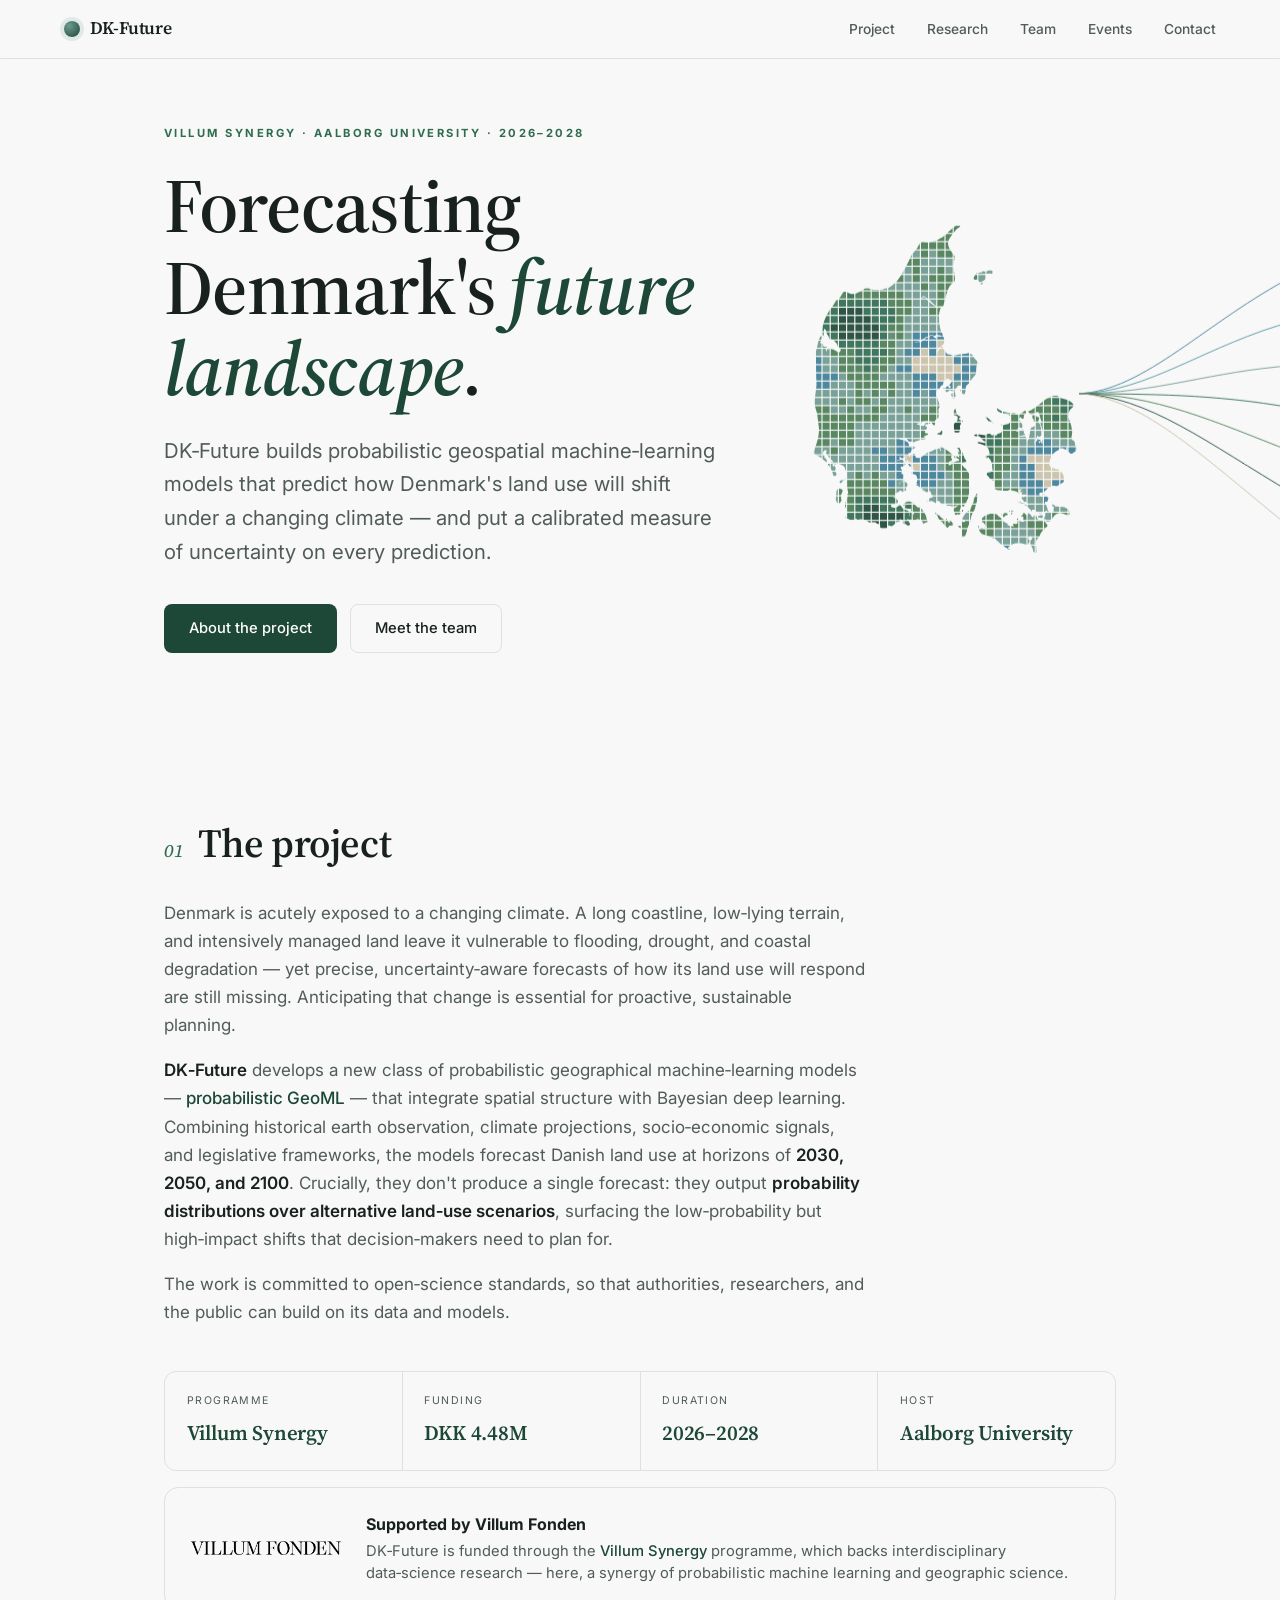
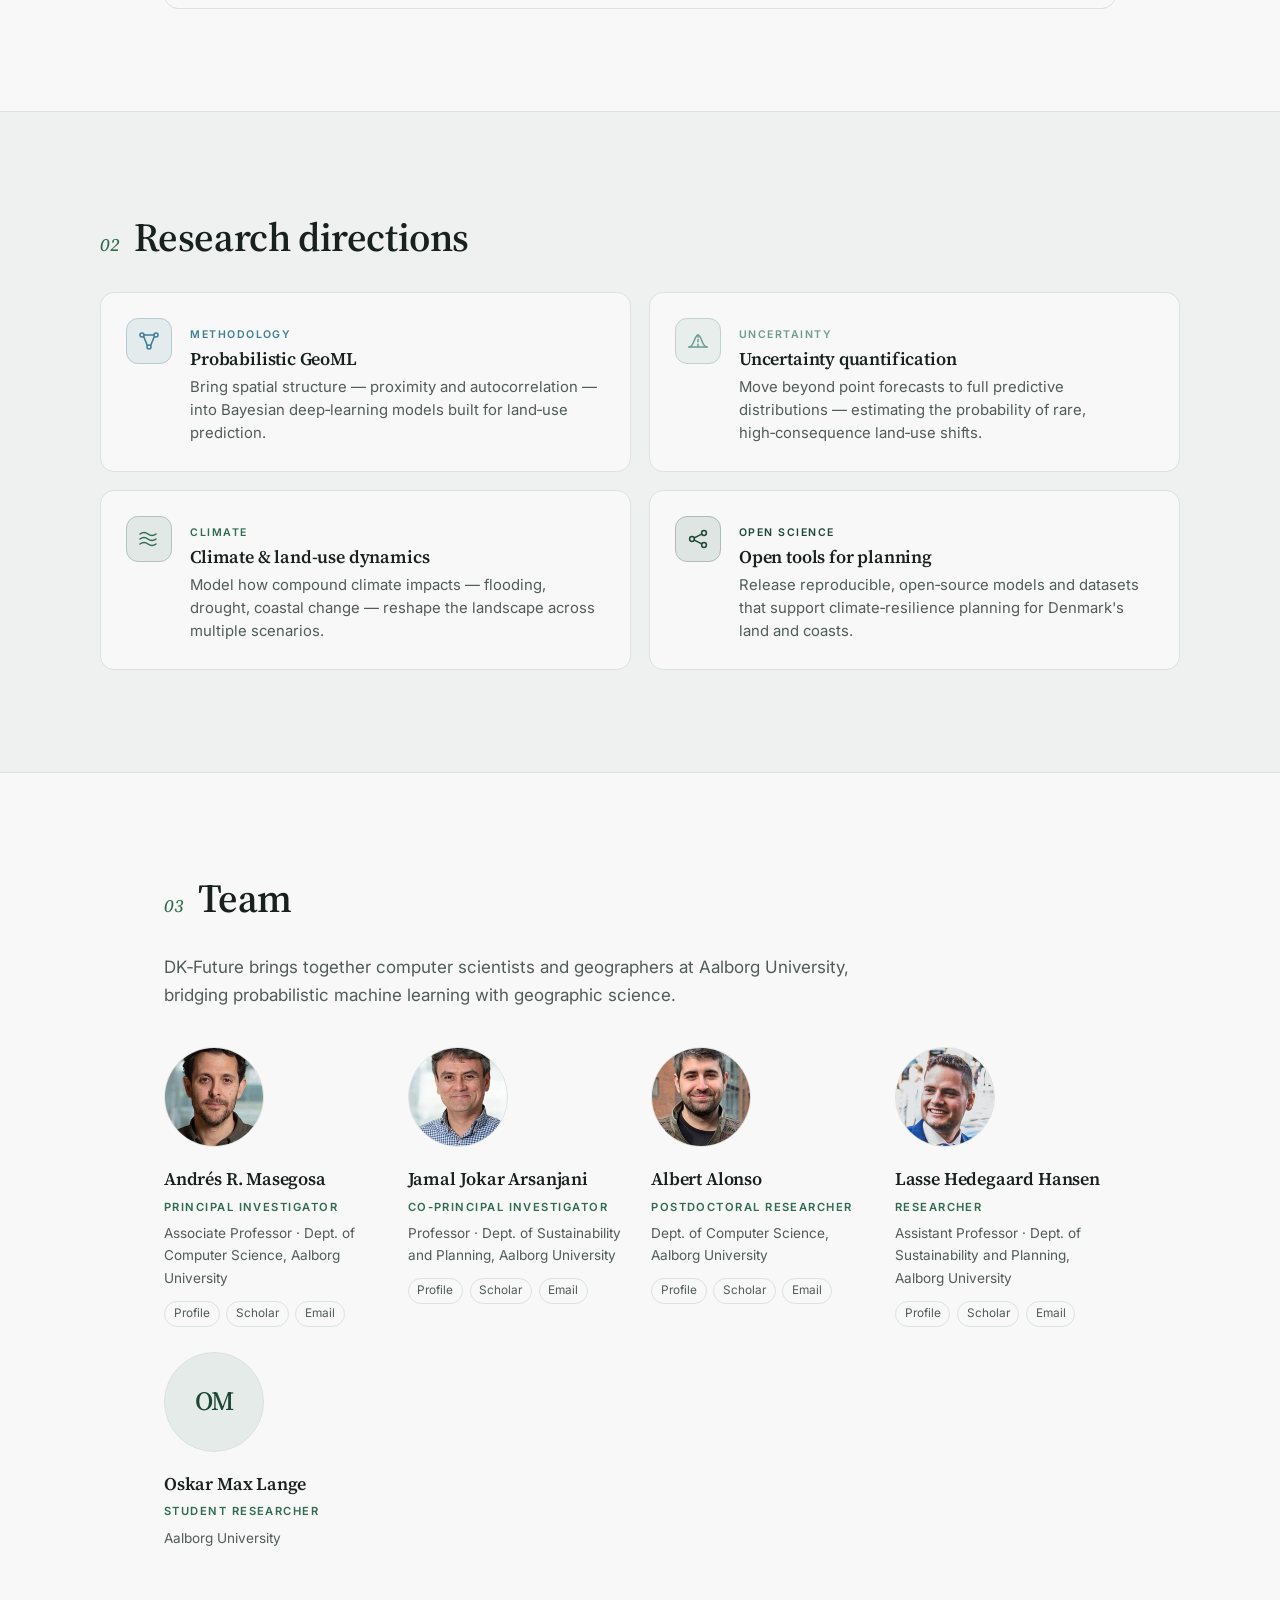
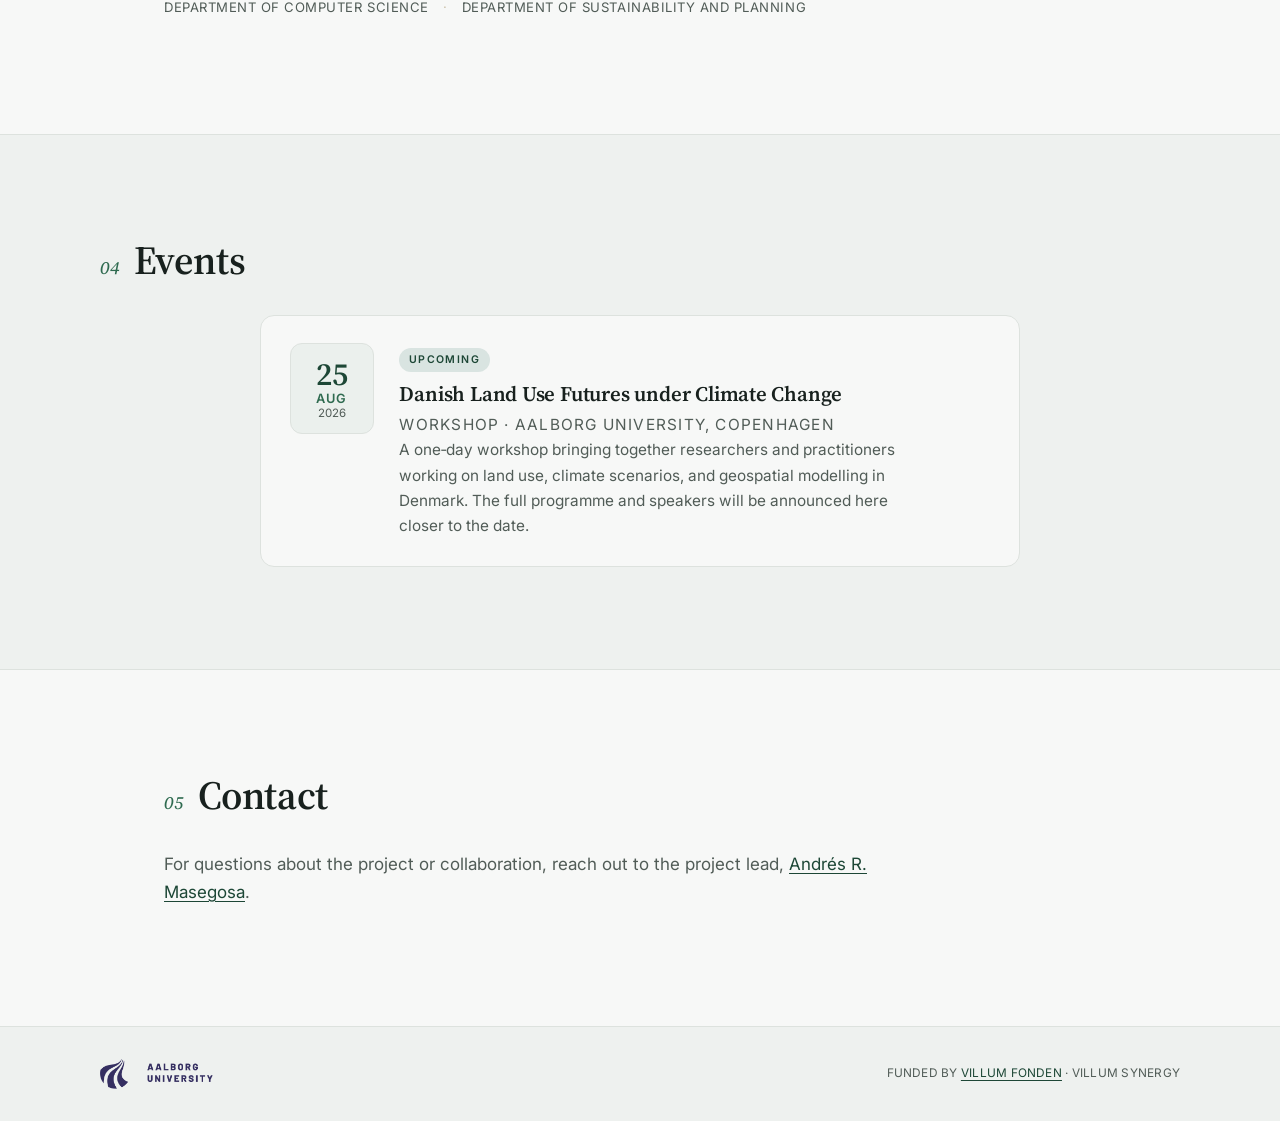
==== commit b489f086: "Render hero mosaic on canvas to fix Safari lag The mosaic was ~1600 SVG rects clipped by a 14-path c" ====
--- a/index.html
+++ b/index.html
@@ -52,7 +52,8 @@
           <path d="M700,410 C850,419 1000,560 1200,712" />
         </svg>
         <div class="denmark">
-          <svg class="denmark-grid" viewBox="0 0 200 200" preserveAspectRatio="xMidYMid meet">
+          <canvas class="denmark-canvas"></canvas>
+          <svg class="dk-pathdata" width="0" height="0" aria-hidden="true">
         <defs>
           <clipPath id="dkClip" clipPathUnits="userSpaceOnUse">
             <path transform="matrix(0.01953125,0,0,-0.01953125,0,200)" d="M5464 10221 c-42 -19 -150 -108 -269 -221 -83 -79 -169 -150 -182
@@ -374,7 +375,6 @@
 13 -28 16 -10 120 -32 129 -27 14 9 20 65 8 79 -14 17 -58 19 -80 5z"/>
           </clipPath>
         </defs>
-        <g class="dk-cells" clip-path="url(#dkClip)"></g>
       </svg>
         </div>
       </div>
--- a/assets/style.css
+++ b/assets/style.css
@@ -134,15 +134,15 @@
   right: -1%; top: 50%;
   width: clamp(480px, 40vw, 980px); aspect-ratio: 1.42;
   transform: translate(var(--dk-x, 0px), calc(-50% + var(--dk-y, 0px)));
-  transition: transform 0.6s cubic-bezier(.2,.7,.2,1);
+  will-change: transform;
 }
 /* Denmark sits in the left ~64% of the art zone */
 .denmark {
   position: absolute; left: 0; top: 0; height: 100%; width: 64%;
   opacity: 0.92;
 }
-.denmark-grid { width: 100%; height: 100%; display: block; }
-.denmark-grid rect { transition: fill 1.6s ease; }
+.denmark-canvas { width: 100%; height: 100%; display: block; }
+.dk-pathdata { position: absolute; width: 0; height: 0; }
 
 /* Forecast fan, projected east from the country */
 .dk-fan {
@@ -191,8 +191,8 @@
 
 /* Funding acknowledgment */
 .funding {
-  display: flex; align-items: center; gap: 1.4rem; margin-top: 2rem; max-width: 760px;
-  padding: 1.3rem 1.5rem; border: 1px solid var(--line); border-radius: 14px;
+  display: flex; align-items: center; gap: 1.6rem; margin-top: 1rem;
+  padding: 1.5rem 1.6rem; border: 1px solid var(--line); border-radius: 14px;
   background: var(--bg); text-decoration: none; color: inherit;
   transition: border-color 0.2s ease, box-shadow 0.2s ease;
 }
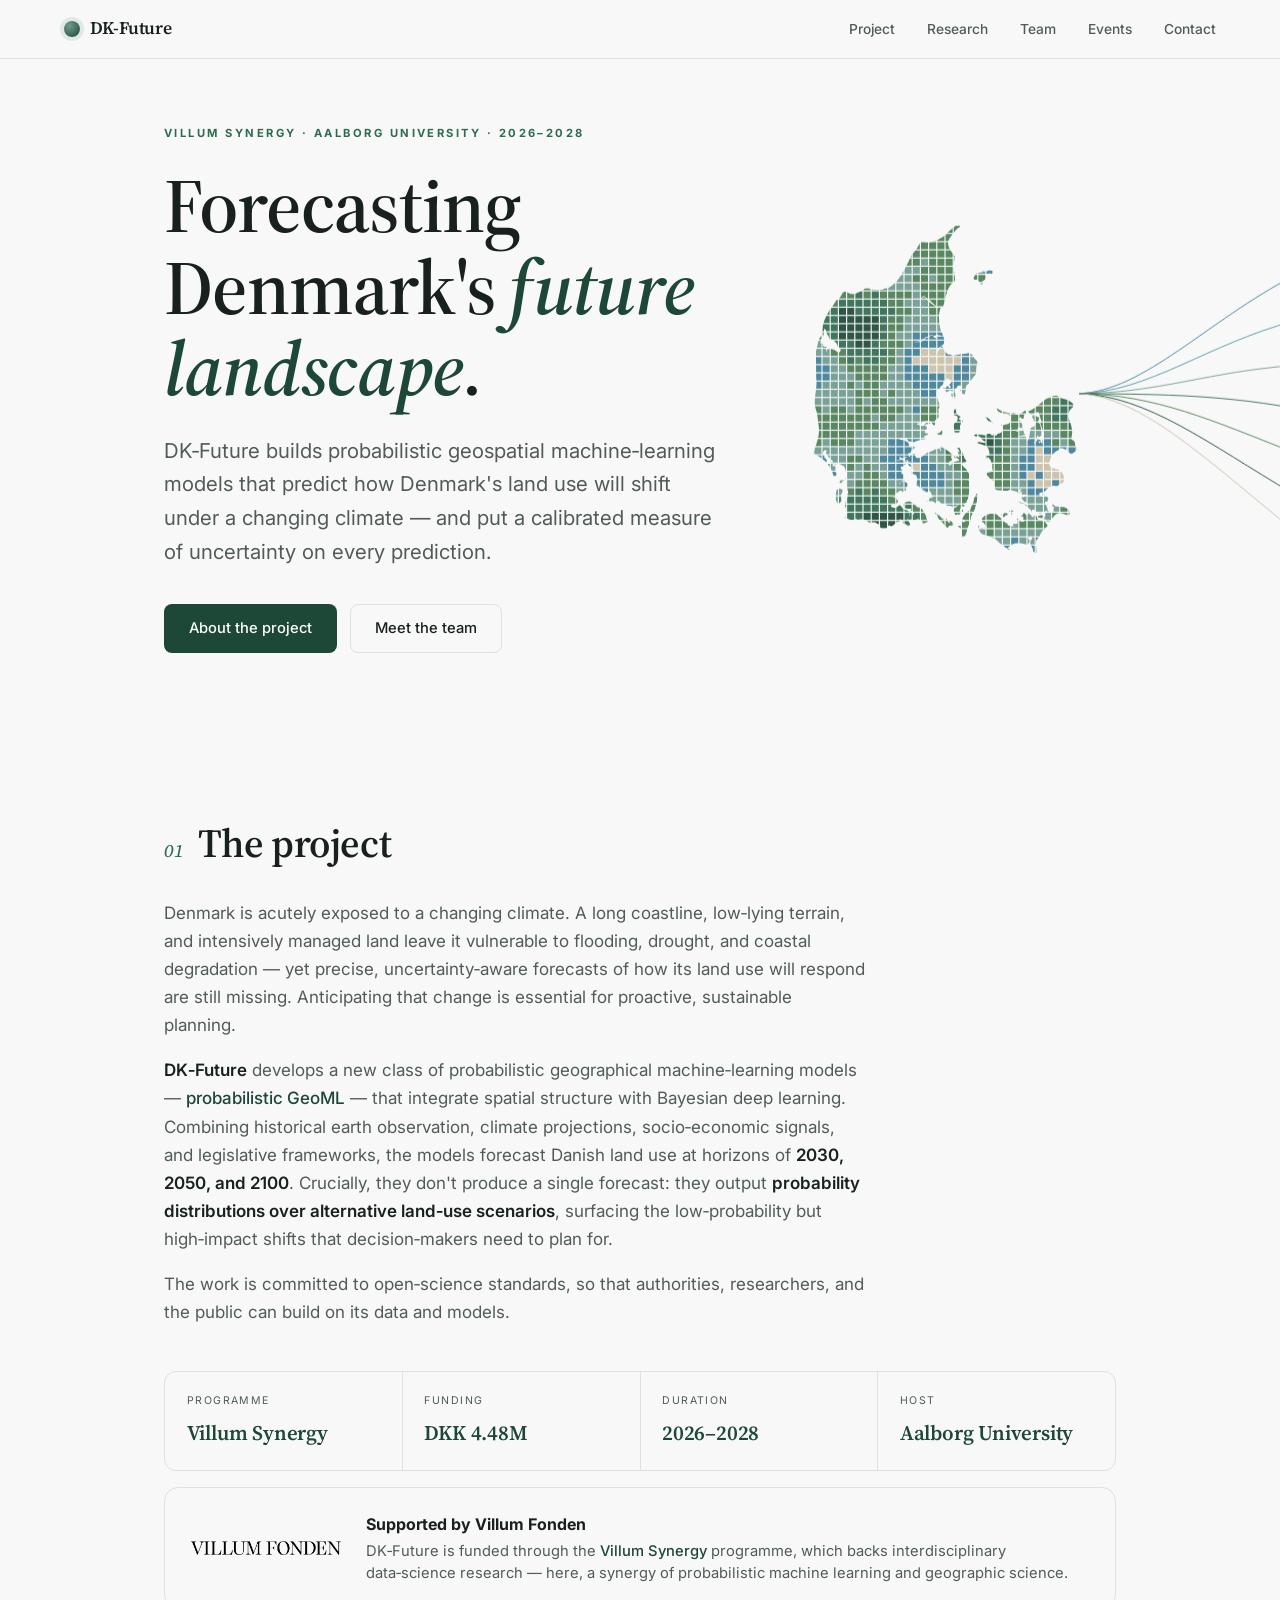
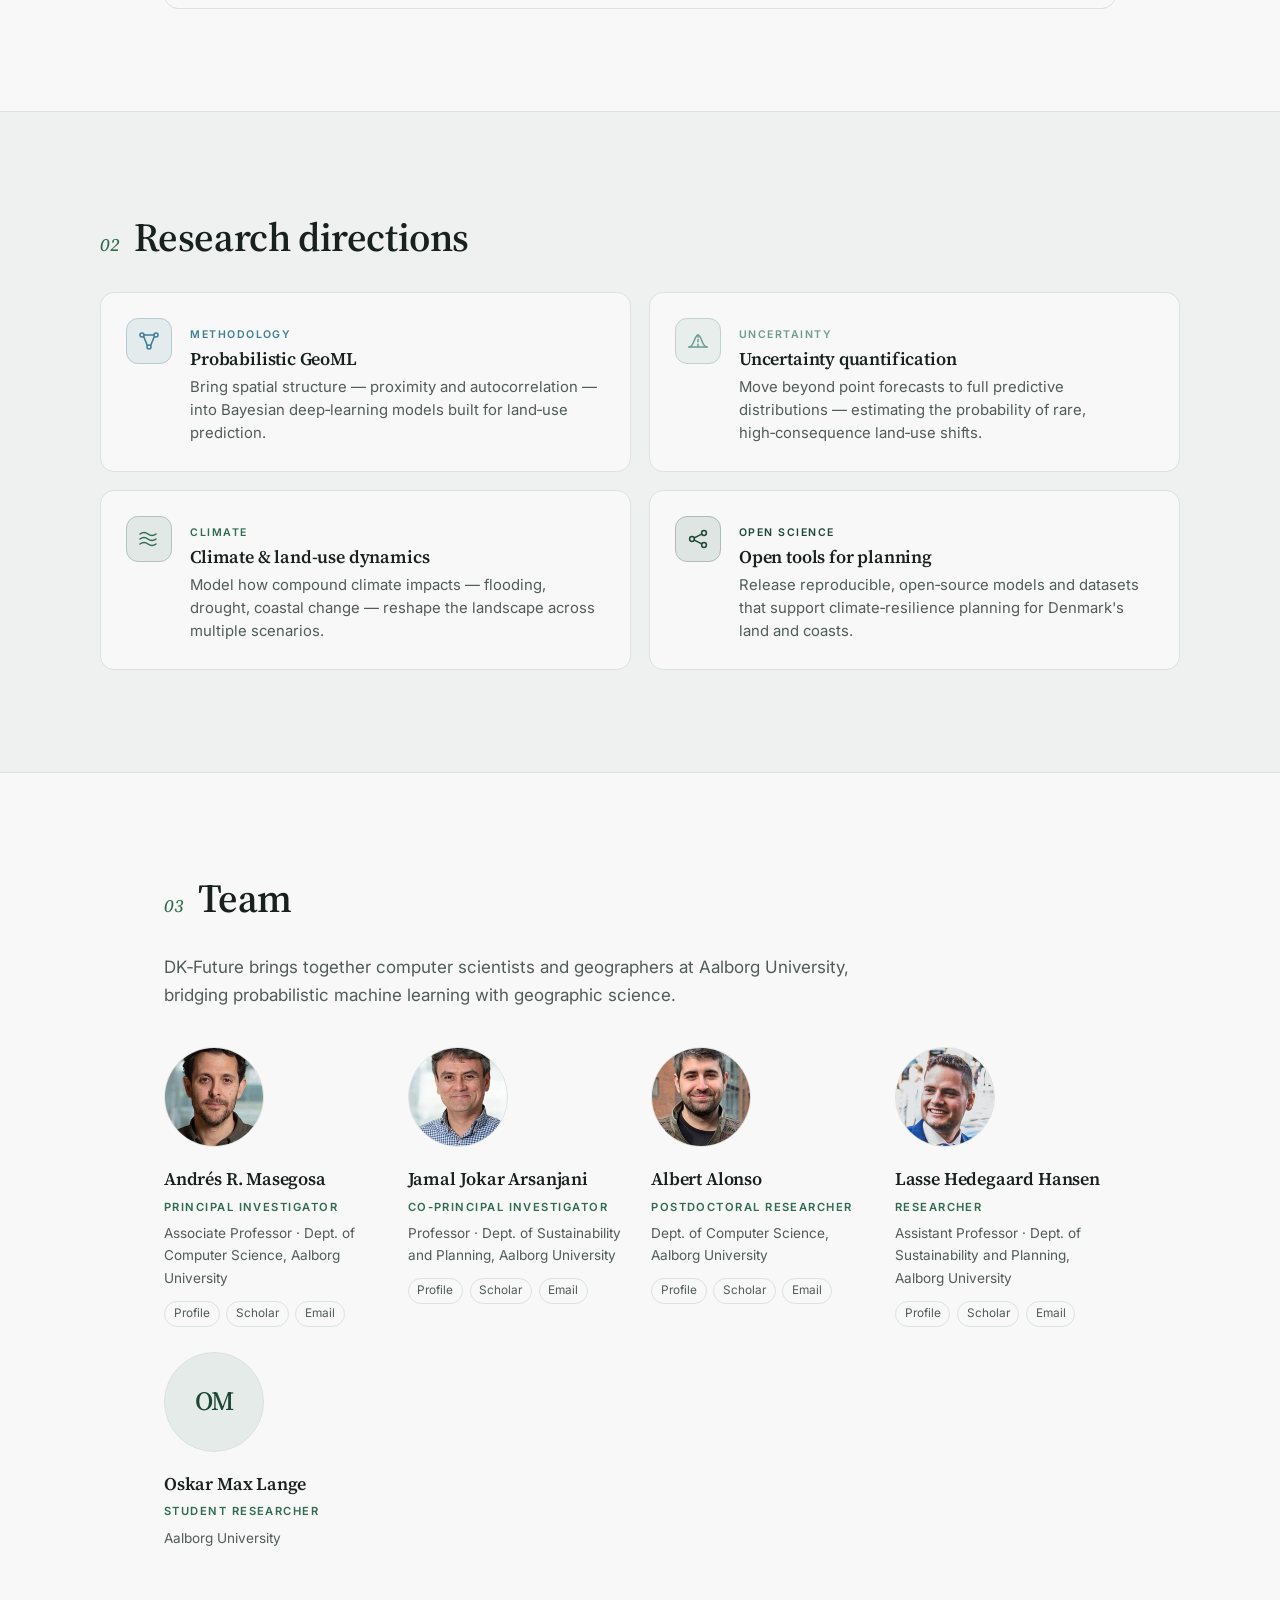
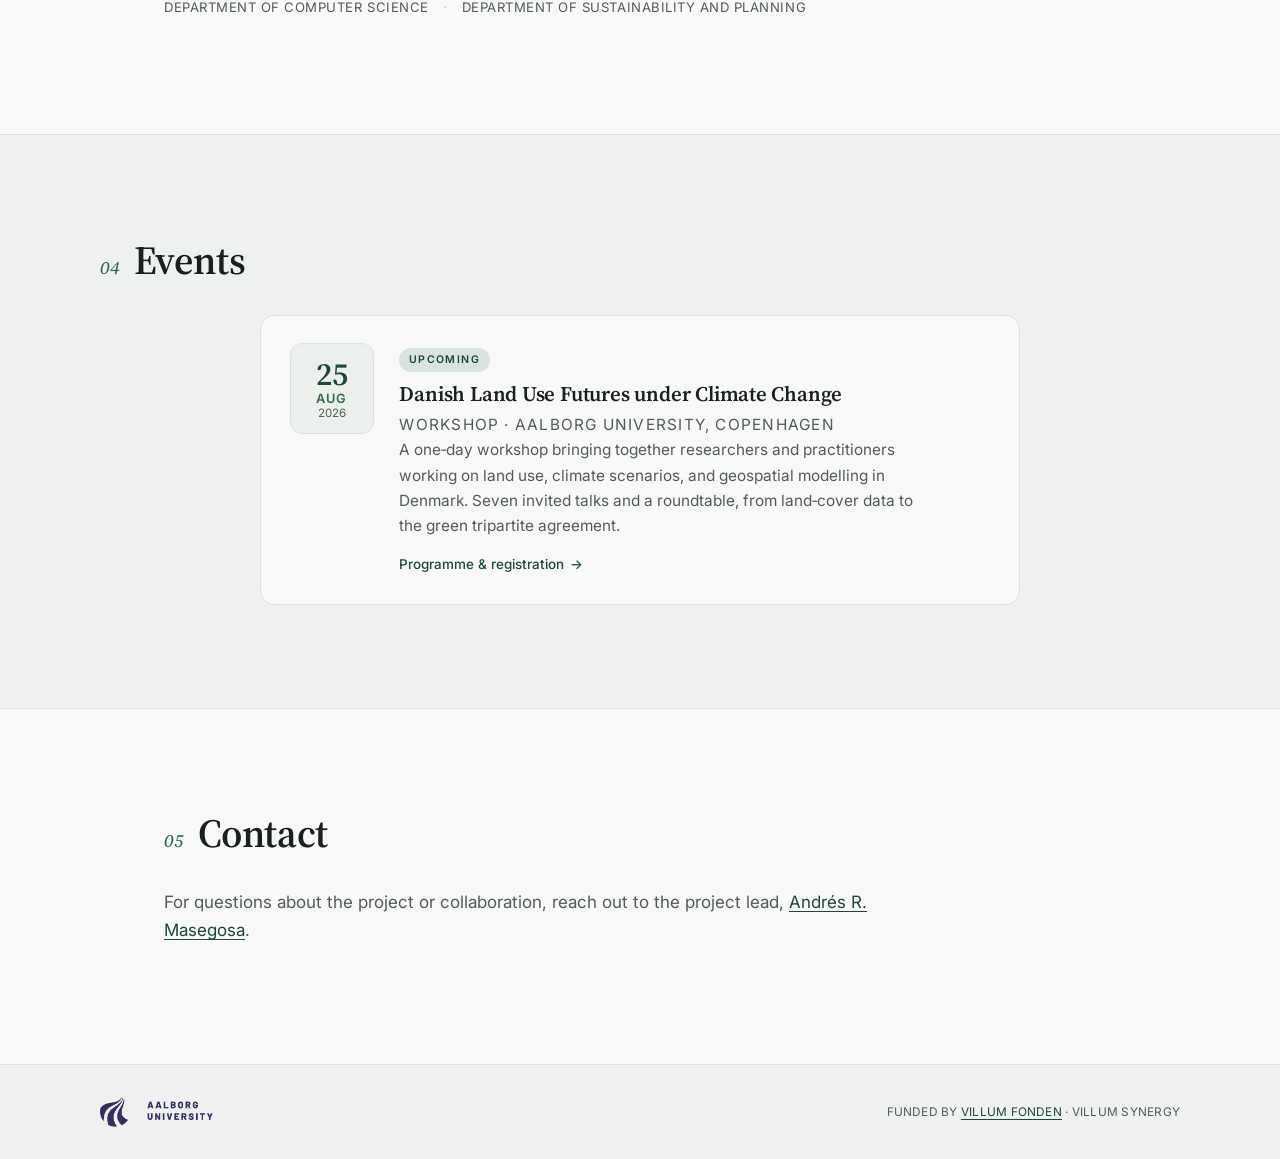
==== commit 06d9ede9: "Add workshop page for 25 August 2026 The August event card on the front page now links to a dedicate" ====
--- a/index.html
+++ b/index.html
@@ -560,7 +560,7 @@
       <span class="section-num">04</span>
       <h2>Events</h2>
     </div>
-    <div class="event reveal">
+    <a class="event reveal" href="workshop-2026-08.html">
       <div class="event-date" aria-hidden="true">
         <span class="event-day">25</span>
         <span class="event-month">Aug</span>
@@ -572,11 +572,12 @@
         <p class="event-meta">Workshop · Aalborg University, Copenhagen</p>
         <p>
           A one&#8209;day workshop bringing together researchers and practitioners working on
-          land use, climate scenarios, and geospatial modelling in Denmark. The full programme
-          and speakers will be announced here closer to the date.
+          land use, climate scenarios, and geospatial modelling in Denmark. Seven invited
+          talks and a roundtable, from land&#8209;cover data to the green tripartite agreement.
         </p>
-      </div>
-    </div>
+        <span class="event-more">Programme &amp; registration <span class="arrow" aria-hidden="true">&rarr;</span></span>
+      </div>
+    </a>
   </section>
 
   <!-- ===================== Contact ===================== -->
--- a/assets/style.css
+++ b/assets/style.css
@@ -86,6 +86,8 @@
 }
 .site-nav a:hover { color: var(--ink); }
 .site-nav a:hover::after { width: 100%; }
+.site-nav a.is-current { color: var(--ink); }
+.site-nav a.is-current::after { width: 100%; background: var(--green); }
 
 /* ===================== Hero ===================== */
 .hero {
@@ -288,6 +290,24 @@
 .event-meta { margin: 0 0 0.7rem; font-size: 0.85rem; color: var(--green); text-transform: uppercase; letter-spacing: 0.08em; }
 .event-body p { margin: 0; color: var(--ink-soft); font-size: 0.96rem; max-width: 52ch; }
 
+/* The event card doubles as a link to the workshop page. */
+a.event {
+  text-decoration: none; color: inherit;
+  transition: border-color 0.2s ease, transform 0.2s ease, box-shadow 0.2s ease;
+}
+a.event:hover {
+  transform: translateY(-2px);
+  border-color: color-mix(in srgb, var(--green) 40%, var(--line));
+  box-shadow: 0 12px 30px -22px var(--green-deep);
+}
+a.event:hover .event-body h3 { color: var(--green-deep); }
+.event-more {
+  display: inline-flex; align-items: center; gap: 0.35rem; margin-top: 0.9rem;
+  font-size: 0.84rem; font-weight: 500; color: var(--green-deep);
+}
+.event-more .arrow { transition: transform 0.2s ease; }
+a.event:hover .event-more .arrow { transform: translateX(3px); }
+
 @media (max-width: 480px) {
   .event { flex-direction: column; gap: 1rem; }
 }
@@ -321,3 +341,244 @@
   .brand-text { display: none; }
   .footer-inner { flex-direction: column; align-items: flex-start; }
 }
+
+/* ============================================================
+   Workshop pages (workshop-<yyyy>-<mm>.html)
+   ============================================================ */
+
+/* The full-bleed bands here hold a mix of wide and narrow blocks. Indent the
+   band itself to where a plain .section's text starts, then let every child
+   sit flush left with its own width — so prose (64ch), the agenda (760px) and
+   the section headings all share one left edge down the page. */
+.page-workshop .section-alt {
+  padding-inline: max(var(--pad), calc((100% - var(--max)) / 2 + var(--pad)));
+}
+.page-workshop .section-alt > * { margin-inline: 0; }
+
+/* --- Hero --- */
+.wshero {
+  position: relative; overflow: hidden;
+  padding-block: clamp(2.5rem, 7vw, 4.5rem) clamp(3rem, 7vw, 4.5rem);
+  border-bottom: 1px solid var(--line);
+  background:
+    radial-gradient(90ch 60ch at 82% 18%, color-mix(in srgb, var(--cyan) 26%, transparent), transparent 62%),
+    radial-gradient(70ch 50ch at 8% 96%, color-mix(in srgb, var(--sand) 30%, transparent), transparent 60%),
+    linear-gradient(175deg, color-mix(in srgb, var(--green) 5%, var(--bg-alt)), var(--bg-alt));
+}
+.wshero-art {
+  position: absolute; right: 0; top: 50%; transform: translateY(-50%);
+  width: min(620px, 50%); aspect-ratio: 0.92;
+  opacity: 0.5; pointer-events: none;
+  -webkit-mask-image: linear-gradient(to right, transparent 18%, #000 80%);
+          mask-image: linear-gradient(to right, transparent 18%, #000 80%);
+}
+/* The curves now pivot on their origin at the left edge, not the fan's middle. */
+.wshero-art .dk-fan path { transform-origin: 0% 48%; }
+
+/* Date / venue / price, inline under the lede */
+.wsmeta {
+  display: flex; flex-wrap: wrap; gap: 0.6rem 2.2rem;
+  list-style: none; margin: 0 0 2rem; padding: 1.1rem 0 0;
+  border-top: 1px solid color-mix(in srgb, var(--green) 18%, transparent);
+  max-width: 54ch;
+}
+.wsmeta li { display: flex; align-items: flex-start; gap: 0.6rem; }
+.wsmeta svg { width: 19px; height: 19px; flex: 0 0 auto; margin-top: 0.15rem; color: var(--green); }
+.wsmeta span { display: flex; flex-direction: column; font-size: 0.8rem; color: var(--ink-soft); line-height: 1.4; }
+.wsmeta strong {
+  font-family: var(--display); font-size: 1.02rem; font-weight: 600;
+  color: var(--ink); letter-spacing: -0.01em;
+}
+.wshero-inner {
+  position: relative; z-index: 2;
+  max-width: var(--max); margin: 0 auto; padding-inline: var(--pad);
+}
+.wshero h1 {
+  font-size: clamp(2rem, 4.8vw, 3.4rem);
+  line-height: 1.08; margin: 0 0 1.3rem; max-width: 18ch;
+}
+.wshero h1 em { font-style: italic; color: var(--green-deep); }
+.wshero .lede { max-width: 54ch; }
+
+.backlink {
+  display: inline-block; margin-bottom: 1.6rem;
+  font-size: 0.8rem; font-weight: 500; letter-spacing: 0.04em;
+  color: var(--ink-soft); text-decoration: none;
+}
+.backlink:hover { color: var(--green-deep); }
+
+.page-workshop .funding { margin-top: 2.8rem; }
+
+/* Host lockup */
+.wshost { display: flex; align-items: center; gap: 0.9rem; margin: 2.4rem 0 0; }
+.wshost-label {
+  font-size: 0.66rem; font-weight: 600; text-transform: uppercase;
+  letter-spacing: 0.14em; color: var(--ink-soft);
+}
+.wshost-logo { height: 26px; width: auto; display: block; opacity: 0.85; transition: opacity 0.2s ease; }
+.wshost a:hover .wshost-logo { opacity: 1; }
+
+/* --- Themes --- */
+.topics { margin-top: 2.6rem; }
+.topics-label {
+  display: block; font-size: 0.66rem; font-weight: 600; text-transform: uppercase;
+  letter-spacing: 0.14em; color: var(--ink-soft); margin-bottom: 0.9rem;
+}
+.topic-list { display: flex; flex-wrap: wrap; gap: 0.5rem; list-style: none; margin: 0; padding: 0; }
+.topic-list li {
+  font-size: 0.82rem; color: var(--green-deep);
+  padding: 0.32rem 0.85rem; border-radius: 999px;
+  border: 1px solid color-mix(in srgb, var(--green) 22%, var(--line));
+  background: color-mix(in srgb, var(--cyan) 12%, var(--bg));
+}
+
+/* --- Agenda --- */
+.agenda-note {
+  max-width: 64ch; margin: 0 0 2rem; padding: 0.9rem 1.1rem;
+  font-size: 0.88rem; color: var(--ink-soft); line-height: 1.55;
+  border: 1px solid color-mix(in srgb, var(--sand) 60%, var(--line));
+  border-left: 3px solid var(--sand);
+  border-radius: 0 10px 10px 0;
+  background: color-mix(in srgb, var(--sand) 12%, var(--bg));
+}
+.agenda-note strong { color: var(--ink); }
+
+/* A timeline: times in the left column, a rail of markers, then the session. */
+.agenda { list-style: none; margin: 0; padding: 0; max-width: 760px; }
+.agenda-item {
+  position: relative;
+  display: grid; grid-template-columns: 7rem 1.9rem 1fr;
+  padding-block: 0.95rem;
+}
+.agenda-item::before {          /* rail */
+  content: ""; position: absolute; left: calc(7rem + 0.95rem);
+  top: 0; bottom: 0; width: 1px;
+  background: color-mix(in srgb, var(--green) 22%, var(--line));
+}
+.agenda-item:first-child::before { top: 1.35rem; }
+.agenda-item:last-child::before { bottom: calc(100% - 1.35rem); }
+.agenda-item::after {           /* marker */
+  content: ""; position: absolute; left: calc(7rem + 0.95rem - 4.5px); top: 1.15rem;
+  width: 9px; height: 9px; border-radius: 50%;
+  background: var(--bg); border: 1.5px solid var(--cyan);
+}
+.agenda-time {
+  padding-top: 0.15rem;
+  font-family: var(--display); font-weight: 600; font-size: 0.98rem;
+  font-variant-numeric: tabular-nums; color: var(--green);
+}
+.agenda-body { grid-column: 3; min-width: 0; }
+.agenda-body h3 { font-size: 1.05rem; margin: 0; color: var(--ink); }
+.agenda-body p { margin: 0.3rem 0 0; font-size: 0.9rem; color: var(--ink-soft); max-width: 56ch; }
+.agenda-who { font-size: 0.82rem !important; color: var(--green) !important; letter-spacing: 0.02em; }
+.agenda-tag {
+  display: inline-block; vertical-align: 0.15em; margin-left: 0.45rem;
+  font-family: var(--sans); font-size: 0.6rem; font-weight: 600;
+  text-transform: uppercase; letter-spacing: 0.12em; color: var(--sea);
+  padding: 0.16rem 0.5rem; border-radius: 999px;
+  border: 1px solid color-mix(in srgb, var(--sea) 35%, var(--line));
+  background: color-mix(in srgb, var(--sea) 9%, transparent);
+}
+
+/* Anchor sessions are tinted and get a filled marker; breaks recede. */
+.agenda-item.is-highlight::after { background: var(--green-deep); border-color: var(--green-deep); }
+.agenda-item.is-highlight .agenda-body {
+  background: color-mix(in srgb, var(--cyan) 13%, transparent);
+  padding: 0.6rem 0.9rem; margin: -0.6rem -0.9rem; border-radius: 10px;
+}
+.agenda-item.is-break { padding-block: 0.55rem; }
+.agenda-item.is-break::after {
+  width: 6px; height: 6px; top: 1.25rem; left: calc(7rem + 0.95rem - 3px);
+  background: var(--line); border-color: var(--line);
+}
+.agenda-item.is-break .agenda-time,
+.agenda-item.is-break .agenda-body h3 {
+  color: var(--ink-soft); font-weight: 500;
+  font-family: var(--sans); font-size: 0.85rem;
+  text-transform: uppercase; letter-spacing: 0.1em;
+}
+
+/* --- Speakers: one card per invited talk --- */
+.speakers {
+  display: grid; grid-template-columns: repeat(auto-fill, minmax(230px, 1fr));
+  gap: 0.9rem; margin-top: 2.2rem; max-width: 760px;
+}
+.speaker {
+  display: flex; flex-direction: column; gap: 0.15rem;
+  padding: 1.05rem 1.15rem; border-radius: 12px;
+  border: 1px solid var(--line); background: var(--bg);
+  transition: border-color 0.2s ease, transform 0.2s ease, box-shadow 0.2s ease;
+}
+.speaker:hover {
+  transform: translateY(-2px);
+  border-color: color-mix(in srgb, var(--cyan) 55%, var(--line));
+  box-shadow: 0 12px 30px -24px var(--green-deep);
+}
+.speaker-topic {
+  font-size: 0.66rem; font-weight: 600; text-transform: uppercase; letter-spacing: 0.13em;
+  color: var(--green);
+}
+.speaker-name {
+  font-family: var(--display); font-weight: 600; font-size: 1.05rem;
+  letter-spacing: -0.01em; color: var(--ink);
+}
+.speaker-affil { font-size: 0.84rem; color: var(--ink-soft); margin-top: 0.15rem; }
+
+/* Placeholder slots, until speakers are confirmed. */
+.speaker.is-tba { border-style: dashed; background: transparent; }
+.speaker.is-tba .speaker-name { color: var(--ink-soft); font-style: italic; font-weight: 500; }
+
+/* --- Registration --- */
+.register-card {
+  margin-top: 2rem; max-width: 760px;
+  border: 1px solid color-mix(in srgb, var(--cyan) 34%, var(--line));
+  border-radius: 14px; padding: 1.7rem 1.8rem;
+  background: linear-gradient(165deg, color-mix(in srgb, var(--cyan) 11%, var(--bg)), var(--bg) 62%);
+  box-shadow: 0 22px 44px -38px var(--green-deep);
+}
+.form-placeholder {
+  border: 1px dashed color-mix(in srgb, var(--green) 35%, var(--line));
+  border-radius: 12px; padding: 1.4rem 1.5rem;
+  background: color-mix(in srgb, var(--green) 4%, var(--bg));
+}
+.form-placeholder-badge {
+  display: inline-block; margin-bottom: 0.7rem;
+  font-size: 0.66rem; font-weight: 600; text-transform: uppercase; letter-spacing: 0.13em;
+  color: var(--green-deep);
+  background: color-mix(in srgb, var(--cyan) 22%, transparent);
+  padding: 0.22rem 0.6rem; border-radius: 999px;
+}
+.form-placeholder p { margin: 0; font-size: 0.94rem; color: var(--ink-soft); max-width: 56ch; }
+.form-placeholder strong { color: var(--ink); }
+
+/* The Microsoft Forms embed, once its <iframe> replaces the placeholder. */
+.ms-form {
+  display: block; width: 100%; height: 640px;
+  border: 1px solid var(--line); border-radius: 12px; background: var(--bg);
+}
+.register-actions { display: flex; flex-wrap: wrap; gap: 0.8rem; margin-top: 1.4rem; }
+
+/* --- Venue --- */
+.venue {
+  max-width: 760px; border: 1px solid var(--line); border-radius: 14px;
+  background: var(--bg); padding: 1.7rem 1.8rem;
+}
+.venue-body h3 { font-size: 1.2rem; margin: 0 0 0.6rem; color: var(--ink); }
+.venue-address {
+  margin: 0 0 1rem; font-size: 0.92rem; line-height: 1.6; color: var(--ink-soft);
+}
+.venue-body p { margin: 0 0 0.9rem; font-size: 0.94rem; color: var(--ink-soft); max-width: 56ch; }
+.venue-body p:last-child { margin-bottom: 0; }
+.venue-body .dot { margin: 0 0.55rem; color: var(--sand); }
+
+@media (max-width: 900px) {
+  .wshero-art { display: none; }
+}
+@media (max-width: 560px) {
+  .agenda-item { grid-template-columns: 1fr; gap: 0.25rem; }
+  .agenda-item::before, .agenda-item::after { display: none; }
+  .agenda-body { grid-column: 1; }
+  .agenda-item.is-highlight .agenda-body { margin-inline: 0; }
+  .register-card, .venue { padding: 1.3rem 1.2rem; }
+  .register-actions .btn { width: 100%; justify-content: center; }
+}
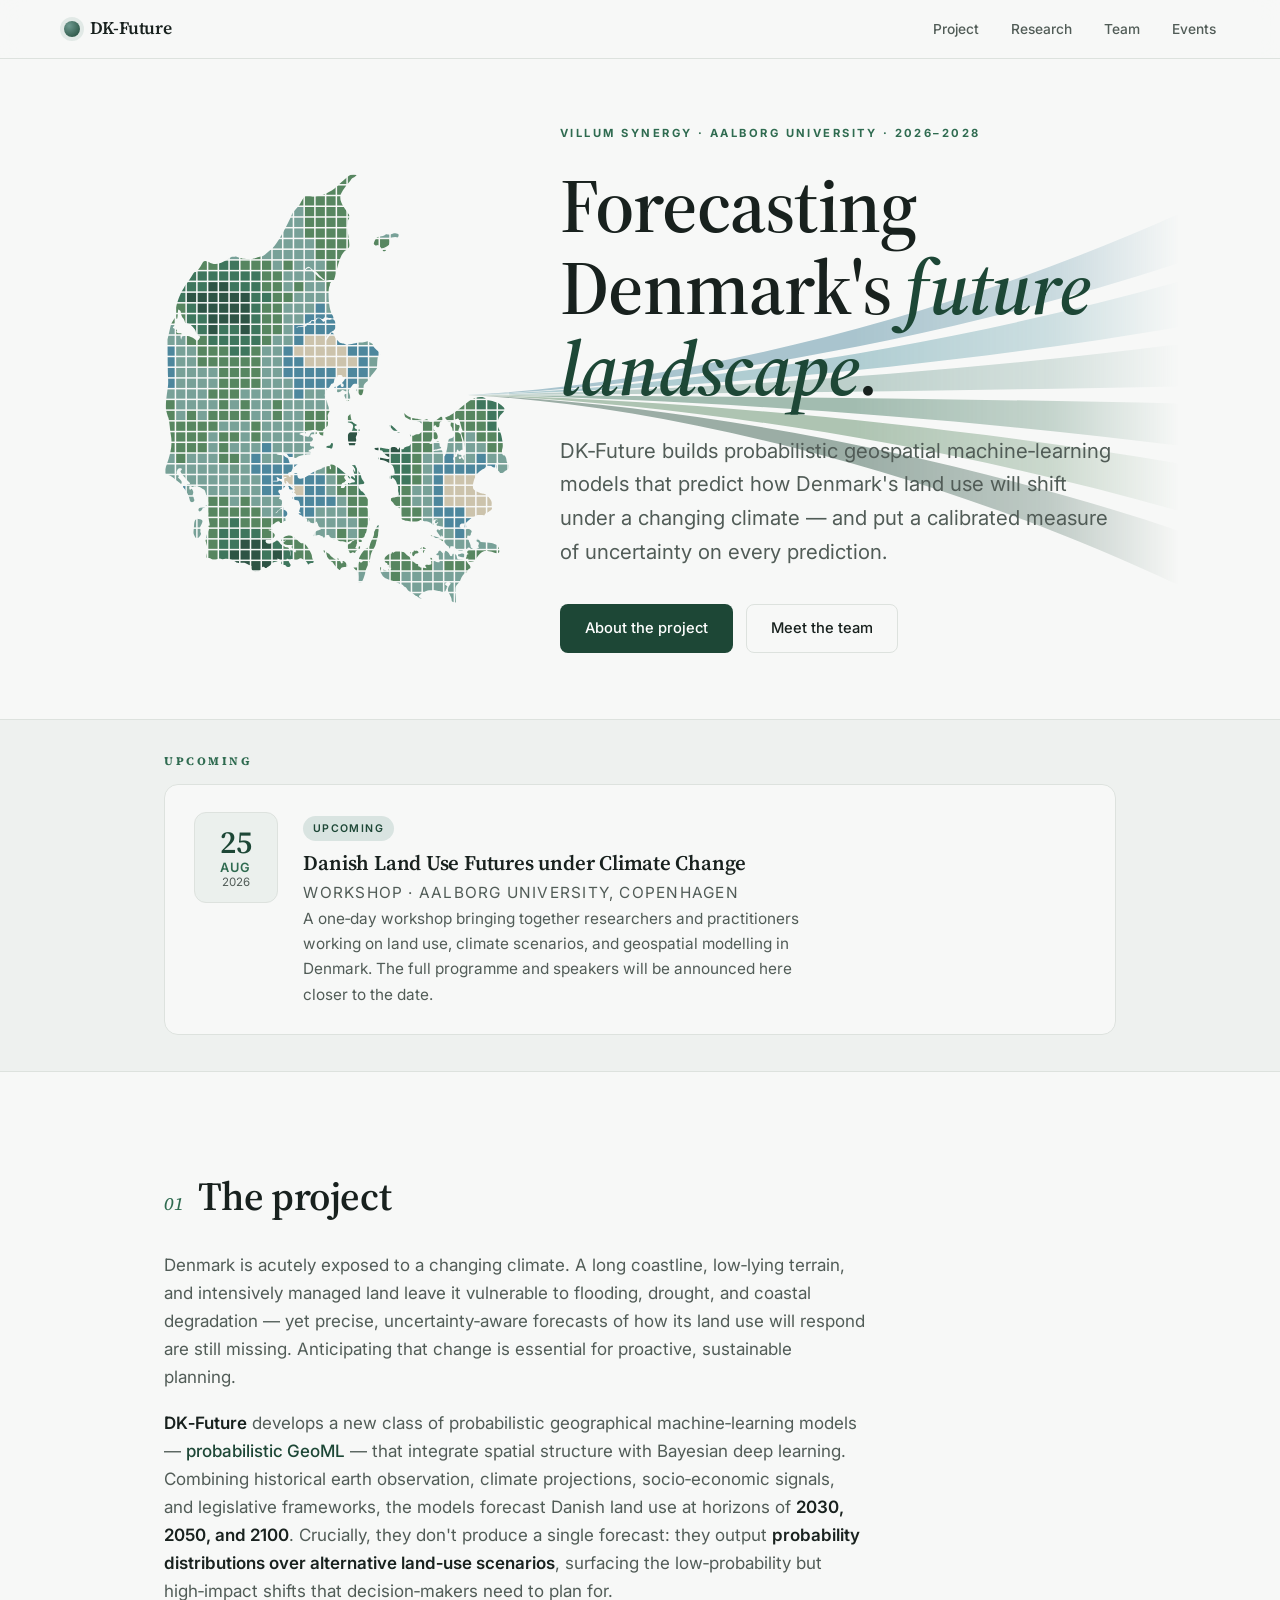
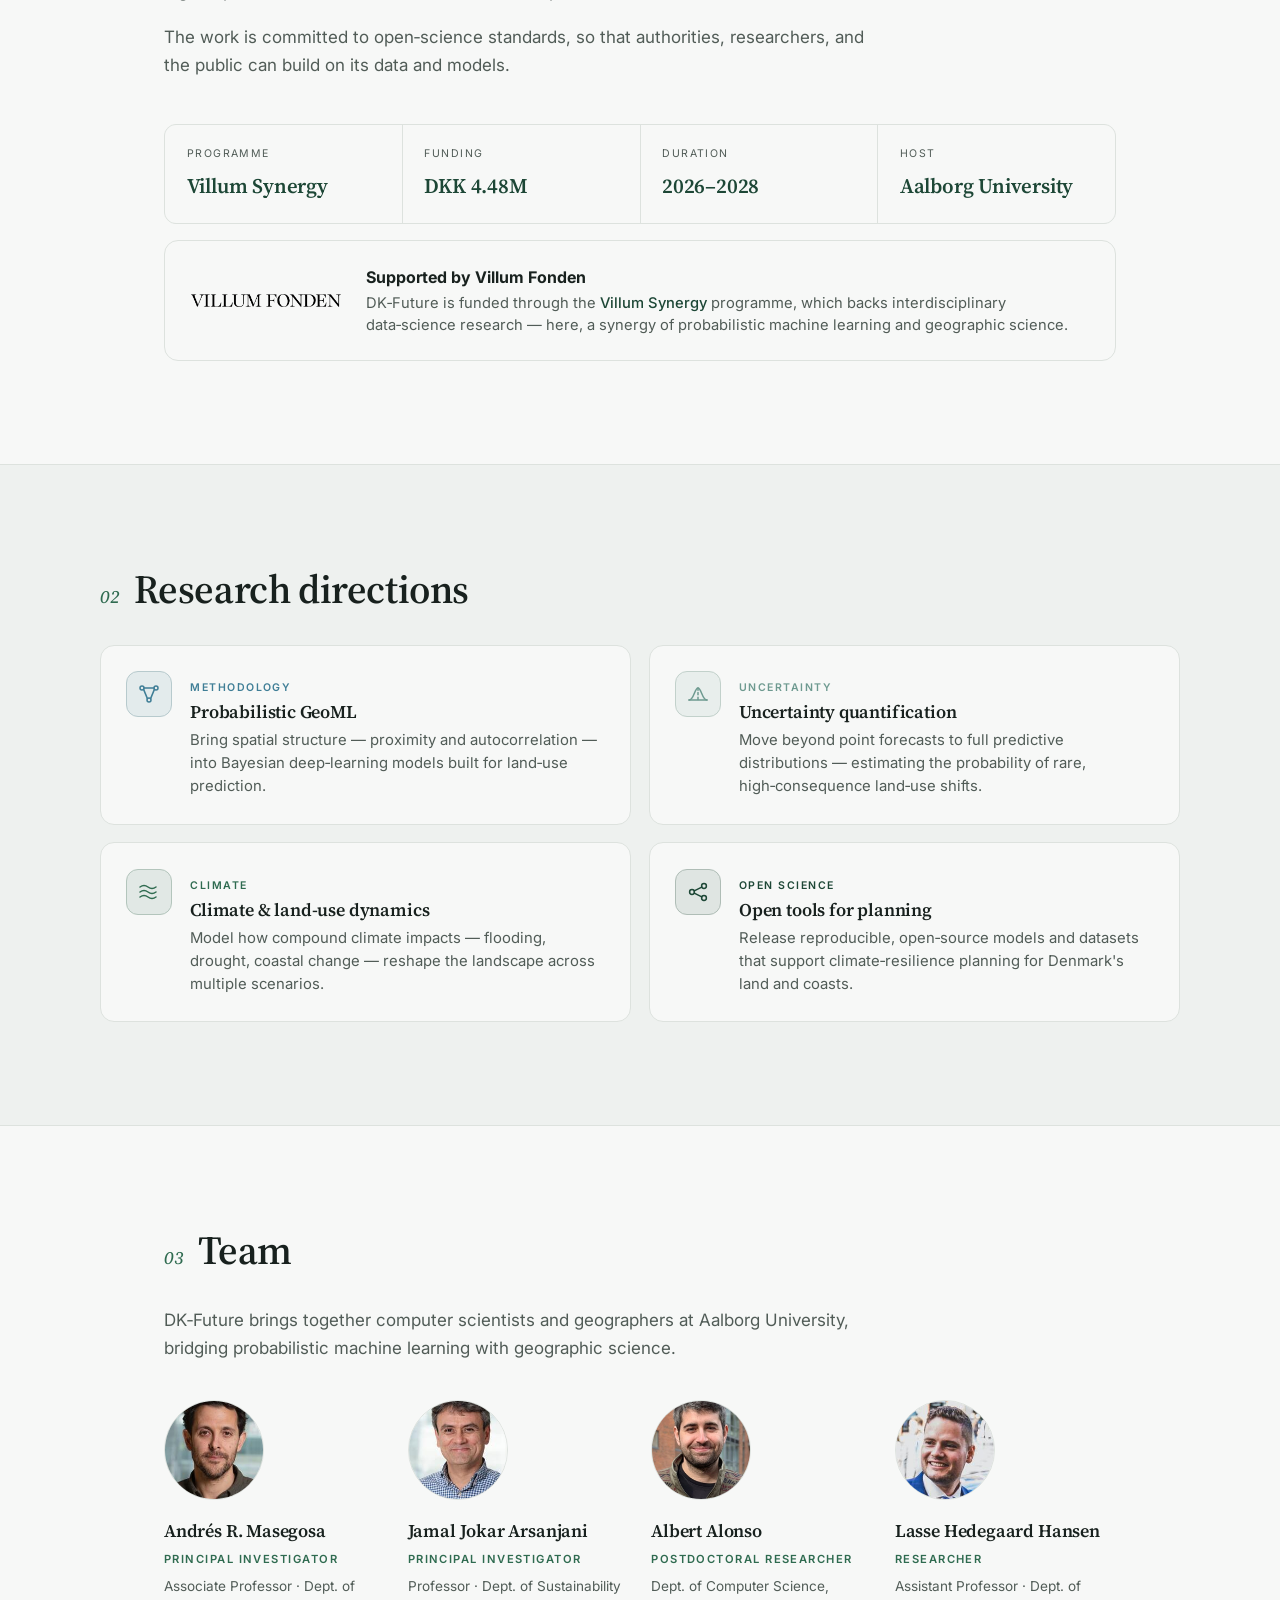
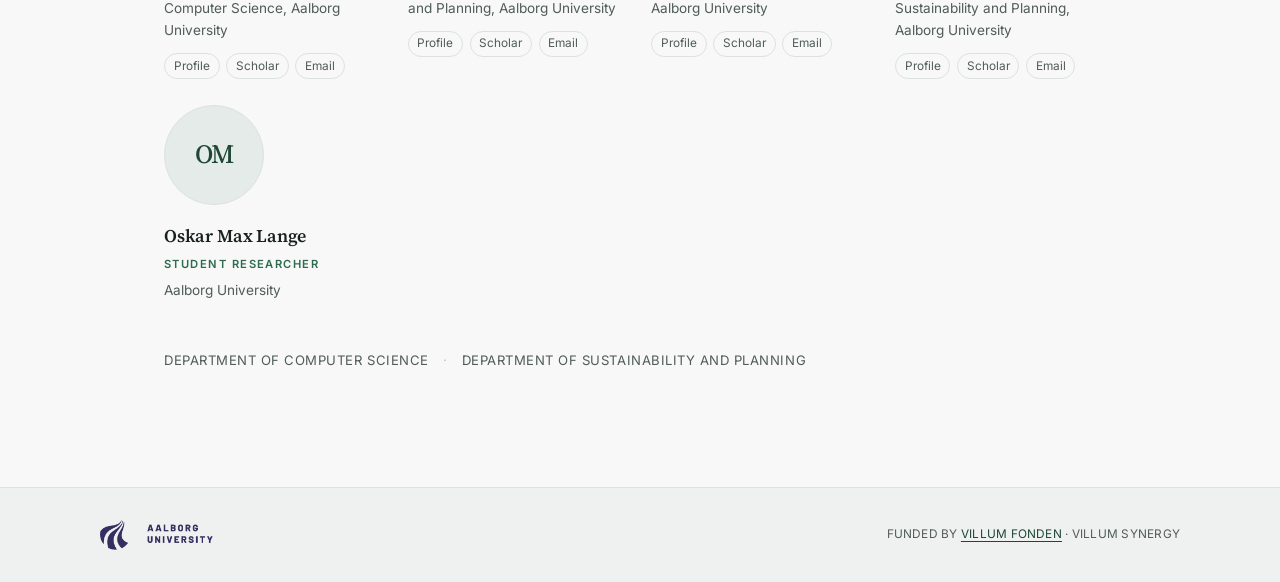
==== commit 79be4efb: "Rebuild the hero and move events under it Hero is now a real two-column grid inside the usual contai" ====
--- a/index.html
+++ b/index.html
@@ -30,30 +30,35 @@
       <a href="#research">Research</a>
       <a href="#team">Team</a>
       <a href="#events">Events</a>
-      <a href="#contact">Contact</a>
       <!-- Coming later: <a href="publications.html">Publications</a> -->
     </nav>
   </header>
 
   <!-- ===================== Hero ===================== -->
   <section class="hero" id="top">
-    <!-- Hero art: a Denmark land-use mosaic (cells drift between landscape
-         tones) coupled with a fan of forecast curves projected from the
-         country's east coast - many possible futures. -->
-    <div class="landscape" aria-hidden="true">
-      <div class="hero-art">
-        <svg class="dk-fan" viewBox="0 0 1200 800" preserveAspectRatio="none">
-          <path d="M700,410 C850,405 1000,248 1200,150" />
-          <path d="M700,410 C860,408 1000,300 1200,250" />
-          <path d="M700,410 C880,410 1010,360 1200,348" />
-          <path d="M700,410 C860,412 1010,410 1200,442" />
-          <path d="M700,410 C880,413 1010,470 1200,540" />
-          <path d="M700,410 C860,416 1000,520 1200,632" />
-          <path d="M700,410 C850,419 1000,560 1200,712" />
-        </svg>
-        <div class="denmark">
-          <canvas class="denmark-canvas"></canvas>
-          <svg class="dk-pathdata" width="0" height="0" aria-hidden="true">
+    <!-- Two columns: a Denmark land-use mosaic (cells drift between landscape
+         tones) on the left, the copy on the right. The forecast fan is laid
+         over the whole grid, projected east from the country's coast - many
+         possible futures - so the curves sweep on behind the headline. -->
+    <div class="hero-inner">
+      <!-- Tapered ribbons rather than plain strokes, echoing the AAU mark:
+           each one is needle-sharp where it leaves the coast at (408,410) and
+           broadens toward the horizon, with the gaps between them opening the
+           same way. Reads as roads receding from a vanishing point, and as a
+           fan chart whose spread widens with the forecast horizon. Every path
+           closes back on the same point, so the tips stay sharp. -->
+      <svg class="dk-fan" viewBox="0 0 1200 800" preserveAspectRatio="none" aria-hidden="true">
+        <path d="M408,410 C640,394 940,295 1200,135 L1200,210 C940,326 640,398 408,410 Z" />
+        <path d="M408,410 C640,400 940,338 1200,238 L1200,307 C940,367 640,404 408,410 Z" />
+        <path d="M408,410 C640,405 940,378 1200,333 L1200,397 C940,404 640,409 408,410 Z" />
+        <path d="M408,410 C640,411 940,415 1200,423 L1200,487 C940,442 640,415 408,410 Z" />
+        <path d="M408,410 C640,416 940,454 1200,514 L1200,586 C940,484 640,421 408,410 Z" />
+        <path d="M408,410 C640,422 940,497 1200,616 L1200,699 C940,531 640,427 408,410 Z" />
+      </svg>
+
+      <div class="denmark" aria-hidden="true">
+        <canvas class="denmark-canvas"></canvas>
+        <svg class="dk-pathdata" width="0" height="0" aria-hidden="true">
         <defs>
           <clipPath id="dkClip" clipPathUnits="userSpaceOnUse">
             <path transform="matrix(0.01953125,0,0,-0.01953125,0,200)" d="M5464 10221 c-42 -19 -150 -108 -269 -221 -83 -79 -169 -150 -182
@@ -376,12 +381,9 @@
           </clipPath>
         </defs>
       </svg>
-        </div>
-      </div>
-    </div>
-
-    <div class="hero-inner">
-    <div class="hero-content">
+      </div>
+
+      <div class="hero-content">
       <p class="eyebrow">Villum Synergy · Aalborg University · 2026&ndash;2028</p>
       <h1>Forecasting Denmark's <em>future landscape</em>.</h1>
       <p class="lede">
@@ -393,7 +395,52 @@
         <a class="btn btn-primary" href="#project">About the project</a>
         <a class="btn btn-ghost" href="#team">Meet the team</a>
       </div>
-    </div>
+      </div>
+    </div>
+  </section>
+
+  <!-- ===================== Upcoming events =====================
+       A quiet strip straight under the hero so visitors see what's coming
+       without hunting for it. Manual only - no autoplay. The controls stay
+       hidden unless there is more than one event, so a single event just
+       reads as a card. -->
+  <section class="upcoming" id="events" aria-labelledby="upcoming-title">
+    <div class="upcoming-inner">
+      <div class="upcoming-head">
+        <h2 id="upcoming-title">Upcoming</h2>
+        <div class="upcoming-nav" hidden>
+          <button class="upcoming-btn" type="button" data-dir="-1" aria-label="Previous event">
+            <svg viewBox="0 0 24 24" aria-hidden="true"><path d="M15 5l-7 7 7 7" /></svg>
+          </button>
+          <button class="upcoming-btn" type="button" data-dir="1" aria-label="Next event">
+            <svg viewBox="0 0 24 24" aria-hidden="true"><path d="M9 5l7 7-7 7" /></svg>
+          </button>
+        </div>
+      </div>
+
+      <ul class="upcoming-track" tabindex="0" aria-label="Upcoming events">
+        <li class="upcoming-slide">
+          <article class="event">
+            <div class="event-date" aria-hidden="true">
+              <span class="event-day">25</span>
+              <span class="event-month">Aug</span>
+              <span class="event-year">2026</span>
+            </div>
+            <div class="event-body">
+              <span class="event-status">Upcoming</span>
+              <h3>Danish Land Use Futures under Climate Change</h3>
+              <p class="event-meta">Workshop · Aalborg University, Copenhagen</p>
+              <p>
+                A one&#8209;day workshop bringing together researchers and practitioners working on
+                land use, climate scenarios, and geospatial modelling in Denmark. The full programme
+                and speakers will be announced here closer to the date.
+              </p>
+            </div>
+          </article>
+        </li>
+      </ul>
+
+      <div class="upcoming-dots" hidden></div>
     </div>
   </section>
 
@@ -554,46 +601,6 @@
     </p>
   </section>
 
-  <!-- ===================== Events ===================== -->
-  <section class="section section-alt" id="events">
-    <div class="section-head reveal">
-      <span class="section-num">04</span>
-      <h2>Events</h2>
-    </div>
-    <a class="event reveal" href="workshop-2026-08.html">
-      <div class="event-date" aria-hidden="true">
-        <span class="event-day">25</span>
-        <span class="event-month">Aug</span>
-        <span class="event-year">2026</span>
-      </div>
-      <div class="event-body">
-        <span class="event-status">Upcoming</span>
-        <h3>Danish Land Use Futures under Climate Change</h3>
-        <p class="event-meta">Workshop · Aalborg University, Copenhagen</p>
-        <p>
-          A one&#8209;day workshop bringing together researchers and practitioners working on
-          land use, climate scenarios, and geospatial modelling in Denmark. Seven invited
-          talks and a roundtable, from land&#8209;cover data to the green tripartite agreement.
-        </p>
-        <span class="event-more">Programme &amp; registration <span class="arrow" aria-hidden="true">&rarr;</span></span>
-      </div>
-    </a>
-  </section>
-
-  <!-- ===================== Contact ===================== -->
-  <section class="section" id="contact">
-    <div class="section-head reveal">
-      <span class="section-num">05</span>
-      <h2>Contact</h2>
-    </div>
-    <div class="prose reveal">
-      <p>
-        For questions about the project or collaboration, reach out to the project lead,
-        <a href="mailto:arma@cs.aau.dk">Andrés R. Masegosa</a>.
-      </p>
-    </div>
-  </section>
-
   <!-- ===================== Footer ===================== -->
   <footer class="site-footer">
     <div class="footer-inner">
--- a/assets/style.css
+++ b/assets/style.css
@@ -86,8 +86,6 @@
 }
 .site-nav a:hover { color: var(--ink); }
 .site-nav a:hover::after { width: 100%; }
-.site-nav a.is-current { color: var(--ink); }
-.site-nav a.is-current::after { width: 100%; background: var(--green); }
 
 /* ===================== Hero ===================== */
 .hero {
@@ -98,11 +96,17 @@
   min-height: min(76vh, 660px);
   padding-block: clamp(3rem, 7vh, 5rem);
 }
+/* Two columns inside the usual container: Denmark, then the copy. */
 .hero-inner {
+  position: relative;
   width: 100%; max-width: var(--max);
   margin: 0 auto; padding-inline: var(--pad);
-}
-.hero-content { position: relative; z-index: 2; max-width: 560px; }
+  display: grid;
+  grid-template-columns: 0.62fr 1fr;
+  gap: clamp(2rem, 4vw, 3.5rem);
+  align-items: center;
+}
+.hero-content { position: relative; z-index: 2; }
 .eyebrow {
   text-transform: uppercase; letter-spacing: 0.22em; font-size: 0.7rem;
   font-weight: 700; color: var(--green); margin: 0 0 1.4rem;
@@ -129,39 +133,41 @@
 .btn-ghost { border-color: var(--line); color: var(--ink); }
 .btn-ghost:hover { border-color: var(--green); color: var(--green-deep); }
 
-/* Hero backdrop: Denmark land-use mosaic + projected forecast fan */
-.landscape { position: absolute; inset: 0; z-index: 1; pointer-events: none; overflow: hidden; }
-.hero-art {
-  position: absolute;
-  right: -1%; top: 50%;
-  width: clamp(480px, 40vw, 980px); aspect-ratio: 1.42;
-  transform: translate(var(--dk-x, 0px), calc(-50% + var(--dk-y, 0px)));
-  will-change: transform;
-}
-/* Denmark sits in the left ~64% of the art zone */
-.denmark {
-  position: absolute; left: 0; top: 0; height: 100%; width: 64%;
-  opacity: 0.92;
-}
+/* Denmark fills its grid column. The aspect ratio matches the country's
+   bounding box (see BBOX in main.js), so the box edges are the coastline. */
+.denmark { position: relative; z-index: 1; aspect-ratio: 0.804; opacity: 0.92; }
 .denmark-canvas { width: 100%; height: 100%; display: block; }
 .dk-pathdata { position: absolute; width: 0; height: 0; }
 
-/* Forecast fan, projected east from the country */
+/* Forecast fan, projected east from the country. Laid over the whole grid so
+   the ribbons leave the coast and sweep on behind the headline, faint and
+   fading at the container edge: a watermark under the text rather than a rule
+   struck through it. Filled tapered shapes, not strokes - see the SVG. */
 .dk-fan {
-  position: absolute; inset: 0; width: 100%; height: 100%;
-  fill: none; stroke-width: 2; stroke-linecap: round;
-}
-.dk-fan path { transform-origin: 58% 51%; animation: spread 9s ease-in-out infinite alternate; }
-.dk-fan path:nth-child(1) { stroke: var(--sea);       animation-delay: -0.3s; }
-.dk-fan path:nth-child(2) { stroke: #4f93a0;          animation-delay: -1.5s; }
-.dk-fan path:nth-child(3) { stroke: var(--cyan);      animation-delay: -2.7s; }
-.dk-fan path:nth-child(4) { stroke: var(--green);     animation-delay: -3.9s; }
-.dk-fan path:nth-child(5) { stroke: #4a7d54;          animation-delay: -5.1s; }
-.dk-fan path:nth-child(6) { stroke: var(--green-deep); animation-delay: -6.3s; }
-.dk-fan path:nth-child(7) { stroke: var(--sand);      animation-delay: -7.5s; }
+  /* Size is stated, not just inset: an SVG is a replaced element, so an auto
+     width/height would come from its viewBox ratio instead of the grid box. */
+  position: absolute; inset: 0; width: 100%; height: 100%; z-index: 1;
+  pointer-events: none;
+  stroke: none;
+  opacity: 0.42;
+  -webkit-mask-image: linear-gradient(90deg, #000 0 70%, rgba(0,0,0,0.6) 88%, transparent 100%);
+  mask-image: linear-gradient(90deg, #000 0 70%, rgba(0,0,0,0.6) 88%, transparent 100%);
+}
+.dk-fan path {
+  transform-origin: 34% 51%;
+  animation: spread 9s ease-in-out infinite alternate;
+}
+.dk-fan path:nth-child(1) { fill: var(--sea);        animation-delay: -0.4s; }
+.dk-fan path:nth-child(2) { fill: #4f93a0;           animation-delay: -1.9s; }
+.dk-fan path:nth-child(3) { fill: var(--cyan);       animation-delay: -3.4s; }
+.dk-fan path:nth-child(4) { fill: var(--green);      animation-delay: -4.9s; }
+.dk-fan path:nth-child(5) { fill: #4a7d54;           animation-delay: -6.4s; }
+.dk-fan path:nth-child(6) { fill: var(--green-deep); animation-delay: -7.9s; }
+/* Ribbons breathe about the vanishing point, so the spread widens and narrows
+   the way a forecast interval would - the sharp tips stay pinned. */
 @keyframes spread {
-  from { transform: scaleY(0.9);  opacity: 0.78; }
-  to   { transform: scaleY(1.08); opacity: 1; }
+  from { transform: scaleY(0.88); opacity: 0.72; }
+  to   { transform: scaleY(1.10); opacity: 1; }
 }
 
 /* ===================== Sections ===================== */
@@ -265,11 +271,57 @@
 .partners { margin-top: 3rem; color: var(--ink-soft); font-size: 0.82rem; letter-spacing: 0.04em; }
 .partners .dot { margin: 0 0.6rem; color: var(--sand); }
 
-/* Events */
+/* Upcoming events: a quiet band under the hero, scroll-snapped one at a time */
+.upcoming {
+  background: var(--bg-alt);
+  border-block: 1px solid var(--line);
+  padding-block: clamp(1.5rem, 3vw, 2.2rem);
+  scroll-margin-top: 72px; /* clears the sticky header on #events */
+}
+.upcoming-inner { max-width: var(--max); margin: 0 auto; padding-inline: var(--pad); }
+.upcoming-head {
+  display: flex; align-items: center; justify-content: space-between;
+  gap: 1rem; margin-bottom: 1rem;
+}
+.upcoming-head h2 {
+  margin: 0; font-size: 0.72rem; font-weight: 700;
+  text-transform: uppercase; letter-spacing: 0.22em; color: var(--green);
+}
+.upcoming-nav { display: flex; gap: 0.45rem; }
+.upcoming-nav[hidden], .upcoming-dots[hidden] { display: none; }
+.upcoming-btn {
+  width: 30px; height: 30px; padding: 0;
+  display: grid; place-items: center;
+  border: 1px solid var(--line); border-radius: 50%;
+  background: var(--bg); color: var(--ink-soft); cursor: pointer;
+  transition: border-color 0.2s ease, color 0.2s ease, opacity 0.2s ease;
+}
+.upcoming-btn svg { width: 15px; height: 15px; fill: none; stroke: currentColor; stroke-width: 2; }
+.upcoming-btn:hover:not(:disabled) { border-color: var(--green); color: var(--green-deep); }
+.upcoming-btn:disabled { opacity: 0.3; cursor: default; }
+
+.upcoming-track {
+  display: flex; gap: 1.2rem;
+  margin: 0; padding: 0; list-style: none;
+  overflow-x: auto;
+  scroll-snap-type: x mandatory;
+  overscroll-behavior-inline: contain;
+  scrollbar-width: none;
+}
+.upcoming-track::-webkit-scrollbar { display: none; }
+.upcoming-slide { flex: 0 0 100%; scroll-snap-align: start; }
+
+.upcoming-dots { display: flex; justify-content: center; gap: 0.45rem; margin-top: 1rem; }
+.upcoming-dot {
+  width: 7px; height: 7px; padding: 0; border: 0; border-radius: 50%;
+  background: var(--line); cursor: pointer; transition: background 0.2s ease;
+}
+.upcoming-dot[aria-current="true"] { background: var(--green); }
+
 .event {
   display: flex; gap: 1.6rem; align-items: flex-start;
   background: var(--bg); border: 1px solid var(--line); border-radius: 14px;
-  padding: 1.7rem 1.8rem; max-width: 760px;
+  padding: 1.7rem 1.8rem;
 }
 .event-date {
   flex: 0 0 auto; width: 84px; text-align: center; line-height: 1;
@@ -290,24 +342,6 @@
 .event-meta { margin: 0 0 0.7rem; font-size: 0.85rem; color: var(--green); text-transform: uppercase; letter-spacing: 0.08em; }
 .event-body p { margin: 0; color: var(--ink-soft); font-size: 0.96rem; max-width: 52ch; }
 
-/* The event card doubles as a link to the workshop page. */
-a.event {
-  text-decoration: none; color: inherit;
-  transition: border-color 0.2s ease, transform 0.2s ease, box-shadow 0.2s ease;
-}
-a.event:hover {
-  transform: translateY(-2px);
-  border-color: color-mix(in srgb, var(--green) 40%, var(--line));
-  box-shadow: 0 12px 30px -22px var(--green-deep);
-}
-a.event:hover .event-body h3 { color: var(--green-deep); }
-.event-more {
-  display: inline-flex; align-items: center; gap: 0.35rem; margin-top: 0.9rem;
-  font-size: 0.84rem; font-weight: 500; color: var(--green-deep);
-}
-.event-more .arrow { transition: transform 0.2s ease; }
-a.event:hover .event-more .arrow { transform: translateX(3px); }
-
 @media (max-width: 480px) {
   .event { flex-direction: column; gap: 1rem; }
 }
@@ -325,15 +359,16 @@
 
 @media (prefers-reduced-motion: reduce) {
   .reveal { opacity: 1; transform: none; transition: none; }
-  .denmark-grid rect { transition: none; }
   .dk-fan path { animation: none; }
   html { scroll-behavior: auto; }
 }
 
-/* The Denmark mosaic is a desktop flourish; on narrow screens it would
-   sit behind the body text, so we drop it and tighten the hero instead. */
+/* The hero art is a desktop flourish: it needs room for Denmark beside the
+   text. Below that the columns collapse, so we drop the art and tighten the
+   hero rather than stack a mosaic on top of the headline. */
 @media (max-width: 1000px) {
-  .landscape { display: none; }
+  .hero-inner { grid-template-columns: 1fr; }
+  .denmark, .dk-fan { display: none; }
   .hero { min-height: auto; }
 }
 
@@ -341,244 +376,3 @@
   .brand-text { display: none; }
   .footer-inner { flex-direction: column; align-items: flex-start; }
 }
-
-/* ============================================================
-   Workshop pages (workshop-<yyyy>-<mm>.html)
-   ============================================================ */
-
-/* The full-bleed bands here hold a mix of wide and narrow blocks. Indent the
-   band itself to where a plain .section's text starts, then let every child
-   sit flush left with its own width — so prose (64ch), the agenda (760px) and
-   the section headings all share one left edge down the page. */
-.page-workshop .section-alt {
-  padding-inline: max(var(--pad), calc((100% - var(--max)) / 2 + var(--pad)));
-}
-.page-workshop .section-alt > * { margin-inline: 0; }
-
-/* --- Hero --- */
-.wshero {
-  position: relative; overflow: hidden;
-  padding-block: clamp(2.5rem, 7vw, 4.5rem) clamp(3rem, 7vw, 4.5rem);
-  border-bottom: 1px solid var(--line);
-  background:
-    radial-gradient(90ch 60ch at 82% 18%, color-mix(in srgb, var(--cyan) 26%, transparent), transparent 62%),
-    radial-gradient(70ch 50ch at 8% 96%, color-mix(in srgb, var(--sand) 30%, transparent), transparent 60%),
-    linear-gradient(175deg, color-mix(in srgb, var(--green) 5%, var(--bg-alt)), var(--bg-alt));
-}
-.wshero-art {
-  position: absolute; right: 0; top: 50%; transform: translateY(-50%);
-  width: min(620px, 50%); aspect-ratio: 0.92;
-  opacity: 0.5; pointer-events: none;
-  -webkit-mask-image: linear-gradient(to right, transparent 18%, #000 80%);
-          mask-image: linear-gradient(to right, transparent 18%, #000 80%);
-}
-/* The curves now pivot on their origin at the left edge, not the fan's middle. */
-.wshero-art .dk-fan path { transform-origin: 0% 48%; }
-
-/* Date / venue / price, inline under the lede */
-.wsmeta {
-  display: flex; flex-wrap: wrap; gap: 0.6rem 2.2rem;
-  list-style: none; margin: 0 0 2rem; padding: 1.1rem 0 0;
-  border-top: 1px solid color-mix(in srgb, var(--green) 18%, transparent);
-  max-width: 54ch;
-}
-.wsmeta li { display: flex; align-items: flex-start; gap: 0.6rem; }
-.wsmeta svg { width: 19px; height: 19px; flex: 0 0 auto; margin-top: 0.15rem; color: var(--green); }
-.wsmeta span { display: flex; flex-direction: column; font-size: 0.8rem; color: var(--ink-soft); line-height: 1.4; }
-.wsmeta strong {
-  font-family: var(--display); font-size: 1.02rem; font-weight: 600;
-  color: var(--ink); letter-spacing: -0.01em;
-}
-.wshero-inner {
-  position: relative; z-index: 2;
-  max-width: var(--max); margin: 0 auto; padding-inline: var(--pad);
-}
-.wshero h1 {
-  font-size: clamp(2rem, 4.8vw, 3.4rem);
-  line-height: 1.08; margin: 0 0 1.3rem; max-width: 18ch;
-}
-.wshero h1 em { font-style: italic; color: var(--green-deep); }
-.wshero .lede { max-width: 54ch; }
-
-.backlink {
-  display: inline-block; margin-bottom: 1.6rem;
-  font-size: 0.8rem; font-weight: 500; letter-spacing: 0.04em;
-  color: var(--ink-soft); text-decoration: none;
-}
-.backlink:hover { color: var(--green-deep); }
-
-.page-workshop .funding { margin-top: 2.8rem; }
-
-/* Host lockup */
-.wshost { display: flex; align-items: center; gap: 0.9rem; margin: 2.4rem 0 0; }
-.wshost-label {
-  font-size: 0.66rem; font-weight: 600; text-transform: uppercase;
-  letter-spacing: 0.14em; color: var(--ink-soft);
-}
-.wshost-logo { height: 26px; width: auto; display: block; opacity: 0.85; transition: opacity 0.2s ease; }
-.wshost a:hover .wshost-logo { opacity: 1; }
-
-/* --- Themes --- */
-.topics { margin-top: 2.6rem; }
-.topics-label {
-  display: block; font-size: 0.66rem; font-weight: 600; text-transform: uppercase;
-  letter-spacing: 0.14em; color: var(--ink-soft); margin-bottom: 0.9rem;
-}
-.topic-list { display: flex; flex-wrap: wrap; gap: 0.5rem; list-style: none; margin: 0; padding: 0; }
-.topic-list li {
-  font-size: 0.82rem; color: var(--green-deep);
-  padding: 0.32rem 0.85rem; border-radius: 999px;
-  border: 1px solid color-mix(in srgb, var(--green) 22%, var(--line));
-  background: color-mix(in srgb, var(--cyan) 12%, var(--bg));
-}
-
-/* --- Agenda --- */
-.agenda-note {
-  max-width: 64ch; margin: 0 0 2rem; padding: 0.9rem 1.1rem;
-  font-size: 0.88rem; color: var(--ink-soft); line-height: 1.55;
-  border: 1px solid color-mix(in srgb, var(--sand) 60%, var(--line));
-  border-left: 3px solid var(--sand);
-  border-radius: 0 10px 10px 0;
-  background: color-mix(in srgb, var(--sand) 12%, var(--bg));
-}
-.agenda-note strong { color: var(--ink); }
-
-/* A timeline: times in the left column, a rail of markers, then the session. */
-.agenda { list-style: none; margin: 0; padding: 0; max-width: 760px; }
-.agenda-item {
-  position: relative;
-  display: grid; grid-template-columns: 7rem 1.9rem 1fr;
-  padding-block: 0.95rem;
-}
-.agenda-item::before {          /* rail */
-  content: ""; position: absolute; left: calc(7rem + 0.95rem);
-  top: 0; bottom: 0; width: 1px;
-  background: color-mix(in srgb, var(--green) 22%, var(--line));
-}
-.agenda-item:first-child::before { top: 1.35rem; }
-.agenda-item:last-child::before { bottom: calc(100% - 1.35rem); }
-.agenda-item::after {           /* marker */
-  content: ""; position: absolute; left: calc(7rem + 0.95rem - 4.5px); top: 1.15rem;
-  width: 9px; height: 9px; border-radius: 50%;
-  background: var(--bg); border: 1.5px solid var(--cyan);
-}
-.agenda-time {
-  padding-top: 0.15rem;
-  font-family: var(--display); font-weight: 600; font-size: 0.98rem;
-  font-variant-numeric: tabular-nums; color: var(--green);
-}
-.agenda-body { grid-column: 3; min-width: 0; }
-.agenda-body h3 { font-size: 1.05rem; margin: 0; color: var(--ink); }
-.agenda-body p { margin: 0.3rem 0 0; font-size: 0.9rem; color: var(--ink-soft); max-width: 56ch; }
-.agenda-who { font-size: 0.82rem !important; color: var(--green) !important; letter-spacing: 0.02em; }
-.agenda-tag {
-  display: inline-block; vertical-align: 0.15em; margin-left: 0.45rem;
-  font-family: var(--sans); font-size: 0.6rem; font-weight: 600;
-  text-transform: uppercase; letter-spacing: 0.12em; color: var(--sea);
-  padding: 0.16rem 0.5rem; border-radius: 999px;
-  border: 1px solid color-mix(in srgb, var(--sea) 35%, var(--line));
-  background: color-mix(in srgb, var(--sea) 9%, transparent);
-}
-
-/* Anchor sessions are tinted and get a filled marker; breaks recede. */
-.agenda-item.is-highlight::after { background: var(--green-deep); border-color: var(--green-deep); }
-.agenda-item.is-highlight .agenda-body {
-  background: color-mix(in srgb, var(--cyan) 13%, transparent);
-  padding: 0.6rem 0.9rem; margin: -0.6rem -0.9rem; border-radius: 10px;
-}
-.agenda-item.is-break { padding-block: 0.55rem; }
-.agenda-item.is-break::after {
-  width: 6px; height: 6px; top: 1.25rem; left: calc(7rem + 0.95rem - 3px);
-  background: var(--line); border-color: var(--line);
-}
-.agenda-item.is-break .agenda-time,
-.agenda-item.is-break .agenda-body h3 {
-  color: var(--ink-soft); font-weight: 500;
-  font-family: var(--sans); font-size: 0.85rem;
-  text-transform: uppercase; letter-spacing: 0.1em;
-}
-
-/* --- Speakers: one card per invited talk --- */
-.speakers {
-  display: grid; grid-template-columns: repeat(auto-fill, minmax(230px, 1fr));
-  gap: 0.9rem; margin-top: 2.2rem; max-width: 760px;
-}
-.speaker {
-  display: flex; flex-direction: column; gap: 0.15rem;
-  padding: 1.05rem 1.15rem; border-radius: 12px;
-  border: 1px solid var(--line); background: var(--bg);
-  transition: border-color 0.2s ease, transform 0.2s ease, box-shadow 0.2s ease;
-}
-.speaker:hover {
-  transform: translateY(-2px);
-  border-color: color-mix(in srgb, var(--cyan) 55%, var(--line));
-  box-shadow: 0 12px 30px -24px var(--green-deep);
-}
-.speaker-topic {
-  font-size: 0.66rem; font-weight: 600; text-transform: uppercase; letter-spacing: 0.13em;
-  color: var(--green);
-}
-.speaker-name {
-  font-family: var(--display); font-weight: 600; font-size: 1.05rem;
-  letter-spacing: -0.01em; color: var(--ink);
-}
-.speaker-affil { font-size: 0.84rem; color: var(--ink-soft); margin-top: 0.15rem; }
-
-/* Placeholder slots, until speakers are confirmed. */
-.speaker.is-tba { border-style: dashed; background: transparent; }
-.speaker.is-tba .speaker-name { color: var(--ink-soft); font-style: italic; font-weight: 500; }
-
-/* --- Registration --- */
-.register-card {
-  margin-top: 2rem; max-width: 760px;
-  border: 1px solid color-mix(in srgb, var(--cyan) 34%, var(--line));
-  border-radius: 14px; padding: 1.7rem 1.8rem;
-  background: linear-gradient(165deg, color-mix(in srgb, var(--cyan) 11%, var(--bg)), var(--bg) 62%);
-  box-shadow: 0 22px 44px -38px var(--green-deep);
-}
-.form-placeholder {
-  border: 1px dashed color-mix(in srgb, var(--green) 35%, var(--line));
-  border-radius: 12px; padding: 1.4rem 1.5rem;
-  background: color-mix(in srgb, var(--green) 4%, var(--bg));
-}
-.form-placeholder-badge {
-  display: inline-block; margin-bottom: 0.7rem;
-  font-size: 0.66rem; font-weight: 600; text-transform: uppercase; letter-spacing: 0.13em;
-  color: var(--green-deep);
-  background: color-mix(in srgb, var(--cyan) 22%, transparent);
-  padding: 0.22rem 0.6rem; border-radius: 999px;
-}
-.form-placeholder p { margin: 0; font-size: 0.94rem; color: var(--ink-soft); max-width: 56ch; }
-.form-placeholder strong { color: var(--ink); }
-
-/* The Microsoft Forms embed, once its <iframe> replaces the placeholder. */
-.ms-form {
-  display: block; width: 100%; height: 640px;
-  border: 1px solid var(--line); border-radius: 12px; background: var(--bg);
-}
-.register-actions { display: flex; flex-wrap: wrap; gap: 0.8rem; margin-top: 1.4rem; }
-
-/* --- Venue --- */
-.venue {
-  max-width: 760px; border: 1px solid var(--line); border-radius: 14px;
-  background: var(--bg); padding: 1.7rem 1.8rem;
-}
-.venue-body h3 { font-size: 1.2rem; margin: 0 0 0.6rem; color: var(--ink); }
-.venue-address {
-  margin: 0 0 1rem; font-size: 0.92rem; line-height: 1.6; color: var(--ink-soft);
-}
-.venue-body p { margin: 0 0 0.9rem; font-size: 0.94rem; color: var(--ink-soft); max-width: 56ch; }
-.venue-body p:last-child { margin-bottom: 0; }
-.venue-body .dot { margin: 0 0.55rem; color: var(--sand); }
-
-@media (max-width: 900px) {
-  .wshero-art { display: none; }
-}
-@media (max-width: 560px) {
-  .agenda-item { grid-template-columns: 1fr; gap: 0.25rem; }
-  .agenda-item::before, .agenda-item::after { display: none; }
-  .agenda-body { grid-column: 1; }
-  .agenda-item.is-highlight .agenda-body { margin-inline: 0; }
-  .register-card, .venue { padding: 1.3rem 1.2rem; }
-  .register-actions .btn { width: 100%; justify-content: center; }
-}
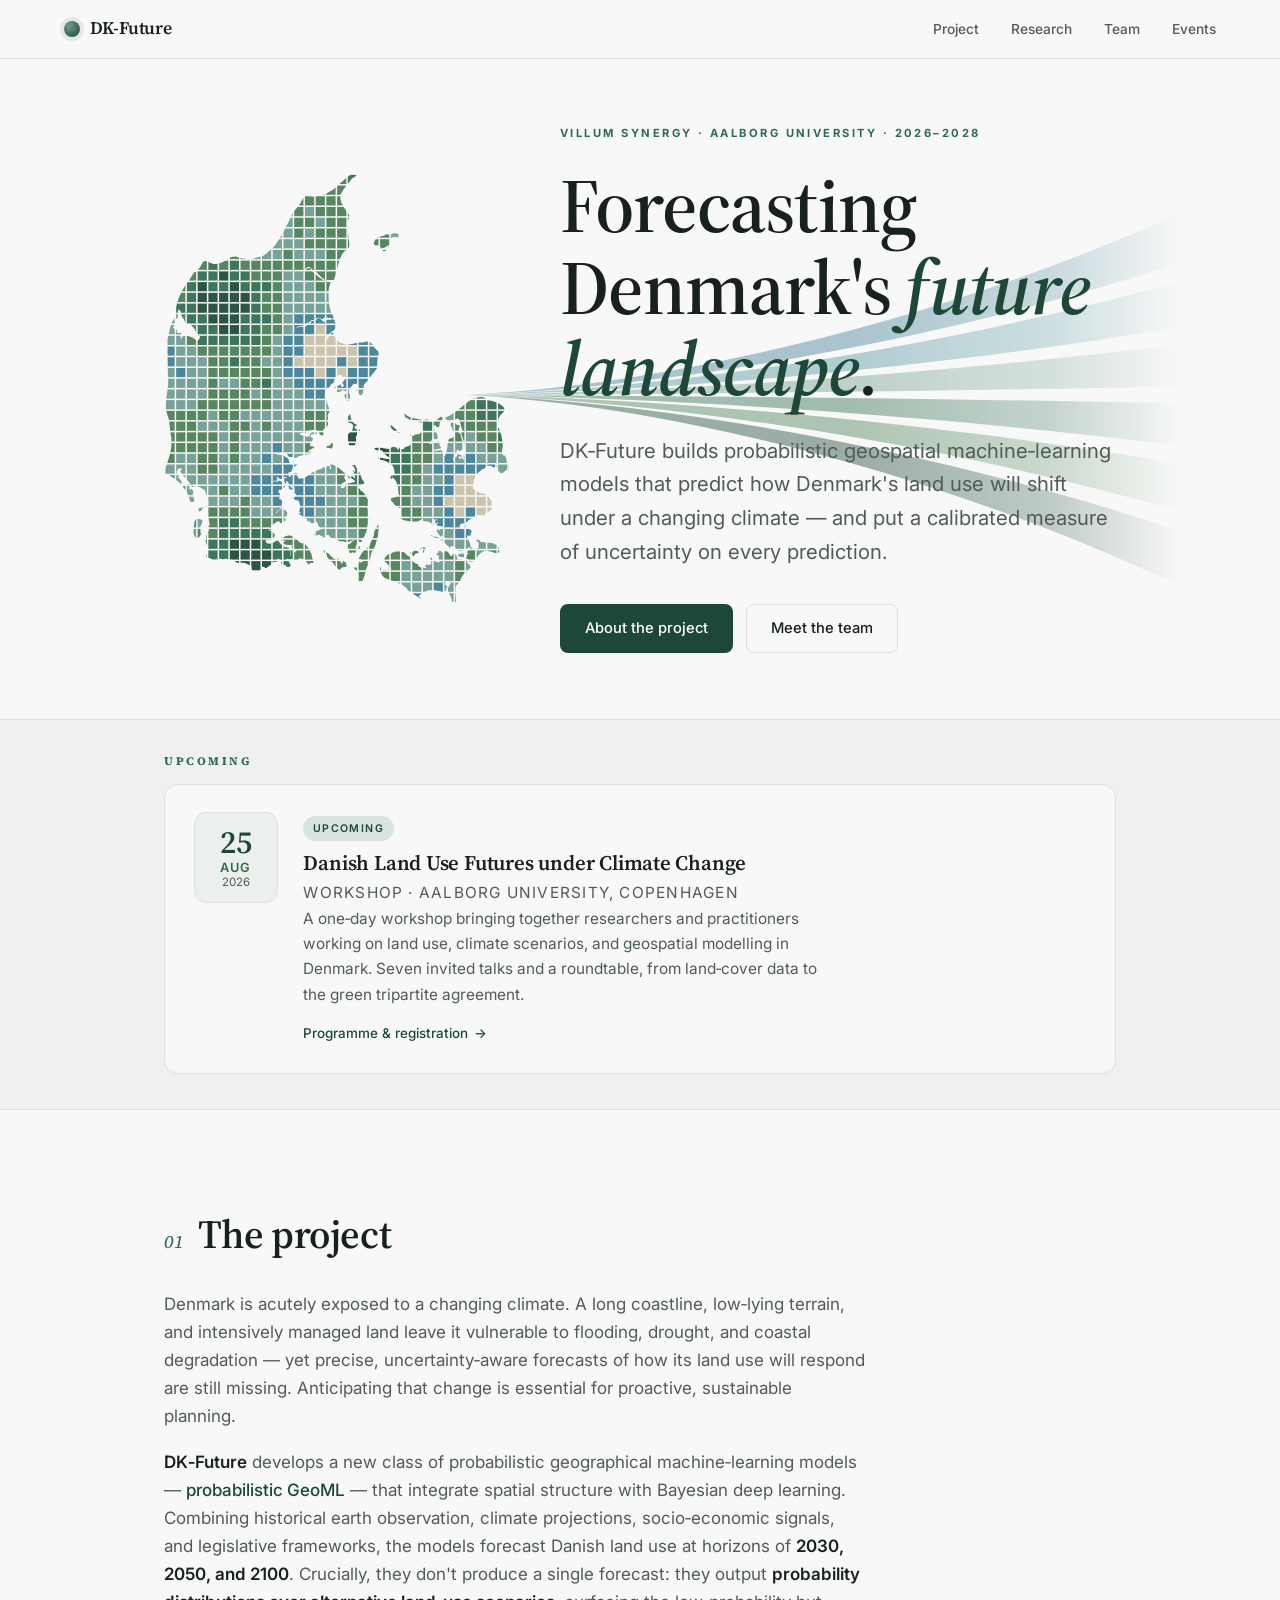
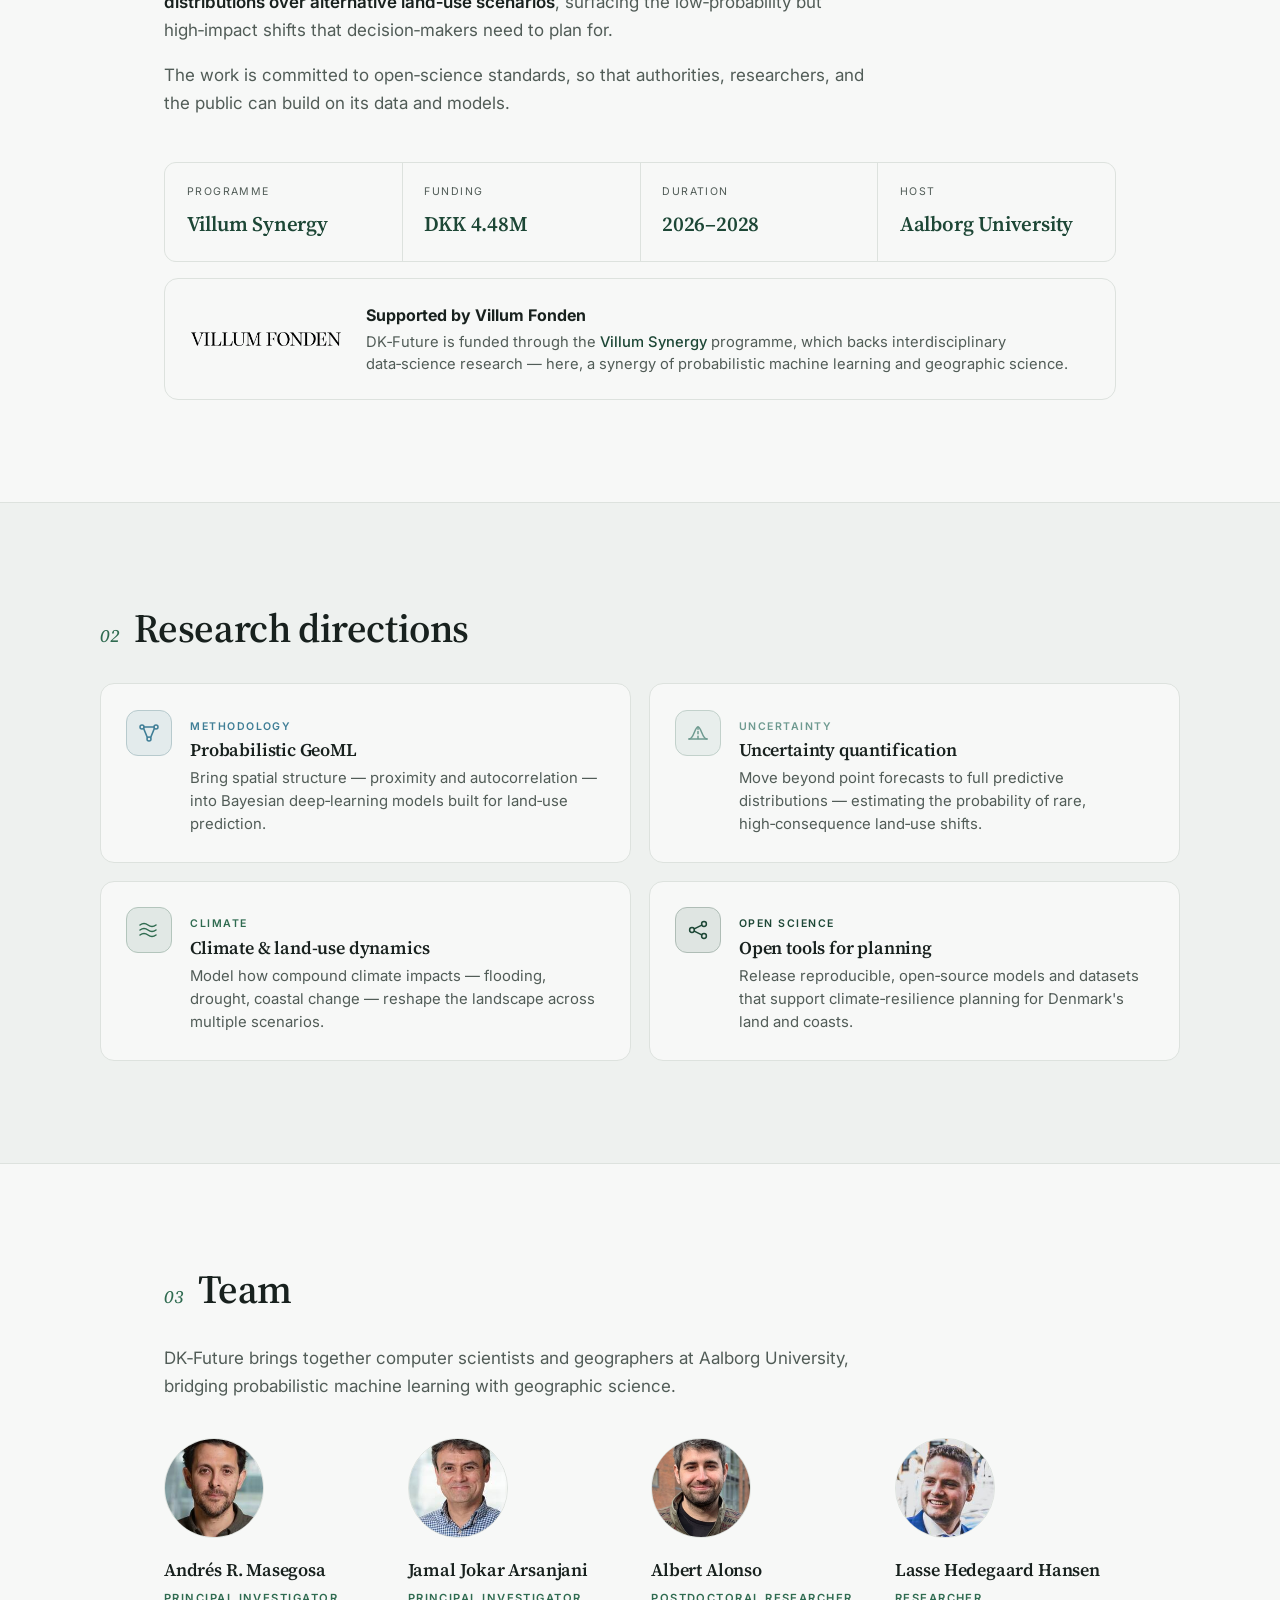
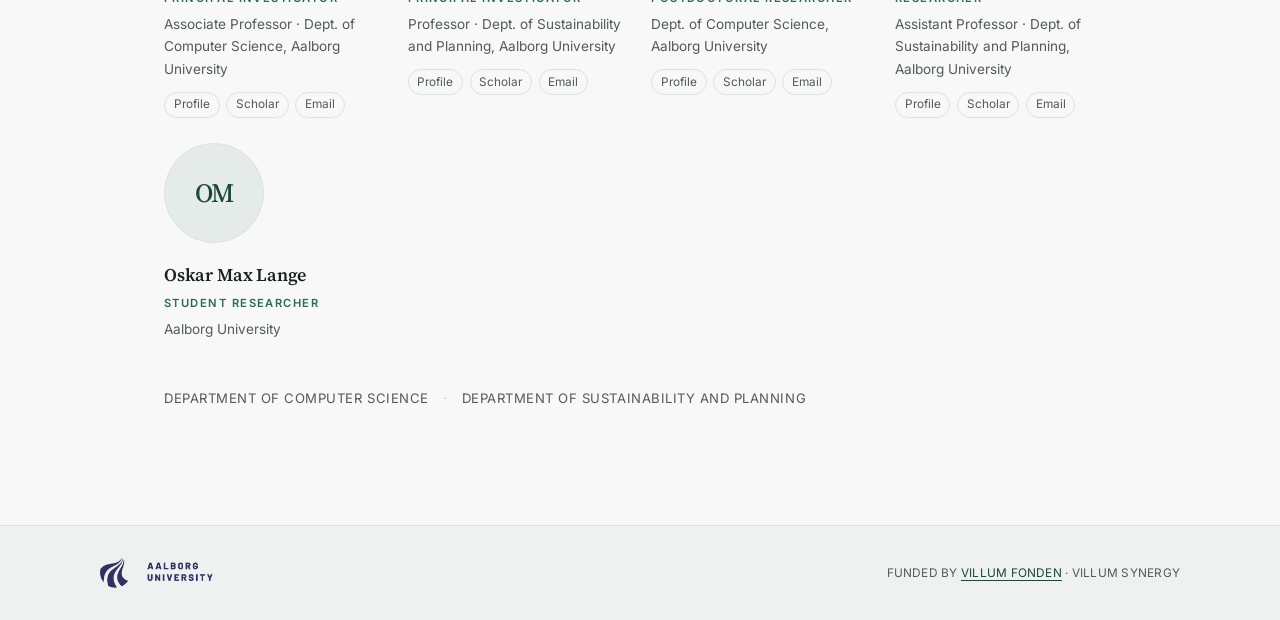
==== commit 59c2b4bb: "Merge main into workshop-2026-08 Brings the hero rebuild, the AAU-style ribbon fan, the events carou" ====
--- a/index.html
+++ b/index.html
@@ -420,7 +420,7 @@
 
       <ul class="upcoming-track" tabindex="0" aria-label="Upcoming events">
         <li class="upcoming-slide">
-          <article class="event">
+          <a class="event" href="workshop-2026-08.html">
             <div class="event-date" aria-hidden="true">
               <span class="event-day">25</span>
               <span class="event-month">Aug</span>
@@ -432,11 +432,12 @@
               <p class="event-meta">Workshop · Aalborg University, Copenhagen</p>
               <p>
                 A one&#8209;day workshop bringing together researchers and practitioners working on
-                land use, climate scenarios, and geospatial modelling in Denmark. The full programme
-                and speakers will be announced here closer to the date.
+                land use, climate scenarios, and geospatial modelling in Denmark. Seven invited
+                talks and a roundtable, from land&#8209;cover data to the green tripartite agreement.
               </p>
+              <span class="event-more">Programme &amp; registration <span class="arrow" aria-hidden="true">&rarr;</span></span>
             </div>
-          </article>
+          </a>
         </li>
       </ul>
 
--- a/assets/style.css
+++ b/assets/style.css
@@ -86,6 +86,8 @@
 }
 .site-nav a:hover { color: var(--ink); }
 .site-nav a:hover::after { width: 100%; }
+.site-nav a.is-current { color: var(--ink); }
+.site-nav a.is-current::after { width: 100%; background: var(--green); }
 
 /* ===================== Hero ===================== */
 .hero {
@@ -342,6 +344,24 @@
 .event-meta { margin: 0 0 0.7rem; font-size: 0.85rem; color: var(--green); text-transform: uppercase; letter-spacing: 0.08em; }
 .event-body p { margin: 0; color: var(--ink-soft); font-size: 0.96rem; max-width: 52ch; }
 
+/* The event card doubles as a link to the workshop page. */
+a.event {
+  text-decoration: none; color: inherit;
+  transition: border-color 0.2s ease, transform 0.2s ease, box-shadow 0.2s ease;
+}
+a.event:hover {
+  transform: translateY(-2px);
+  border-color: color-mix(in srgb, var(--green) 40%, var(--line));
+  box-shadow: 0 12px 30px -22px var(--green-deep);
+}
+a.event:hover .event-body h3 { color: var(--green-deep); }
+.event-more {
+  display: inline-flex; align-items: center; gap: 0.35rem; margin-top: 0.9rem;
+  font-size: 0.84rem; font-weight: 500; color: var(--green-deep);
+}
+.event-more .arrow { transition: transform 0.2s ease; }
+a.event:hover .event-more .arrow { transform: translateX(3px); }
+
 @media (max-width: 480px) {
   .event { flex-direction: column; gap: 1rem; }
 }
@@ -376,3 +396,244 @@
   .brand-text { display: none; }
   .footer-inner { flex-direction: column; align-items: flex-start; }
 }
+
+/* ============================================================
+   Workshop pages (workshop-<yyyy>-<mm>.html)
+   ============================================================ */
+
+/* The full-bleed bands here hold a mix of wide and narrow blocks. Indent the
+   band itself to where a plain .section's text starts, then let every child
+   sit flush left with its own width — so prose (64ch), the agenda (760px) and
+   the section headings all share one left edge down the page. */
+.page-workshop .section-alt {
+  padding-inline: max(var(--pad), calc((100% - var(--max)) / 2 + var(--pad)));
+}
+.page-workshop .section-alt > * { margin-inline: 0; }
+
+/* --- Hero --- */
+.wshero {
+  position: relative; overflow: hidden;
+  padding-block: clamp(2.5rem, 7vw, 4.5rem) clamp(3rem, 7vw, 4.5rem);
+  border-bottom: 1px solid var(--line);
+  background:
+    radial-gradient(90ch 60ch at 82% 18%, color-mix(in srgb, var(--cyan) 26%, transparent), transparent 62%),
+    radial-gradient(70ch 50ch at 8% 96%, color-mix(in srgb, var(--sand) 30%, transparent), transparent 60%),
+    linear-gradient(175deg, color-mix(in srgb, var(--green) 5%, var(--bg-alt)), var(--bg-alt));
+}
+.wshero-art {
+  position: absolute; right: 0; top: 50%; transform: translateY(-50%);
+  width: min(620px, 50%); aspect-ratio: 0.92;
+  opacity: 0.5; pointer-events: none;
+  -webkit-mask-image: linear-gradient(to right, transparent 18%, #000 80%);
+          mask-image: linear-gradient(to right, transparent 18%, #000 80%);
+}
+/* The curves now pivot on their origin at the left edge, not the fan's middle. */
+.wshero-art .dk-fan path { transform-origin: 0% 48%; }
+
+/* Date / venue / price, inline under the lede */
+.wsmeta {
+  display: flex; flex-wrap: wrap; gap: 0.6rem 2.2rem;
+  list-style: none; margin: 0 0 2rem; padding: 1.1rem 0 0;
+  border-top: 1px solid color-mix(in srgb, var(--green) 18%, transparent);
+  max-width: 54ch;
+}
+.wsmeta li { display: flex; align-items: flex-start; gap: 0.6rem; }
+.wsmeta svg { width: 19px; height: 19px; flex: 0 0 auto; margin-top: 0.15rem; color: var(--green); }
+.wsmeta span { display: flex; flex-direction: column; font-size: 0.8rem; color: var(--ink-soft); line-height: 1.4; }
+.wsmeta strong {
+  font-family: var(--display); font-size: 1.02rem; font-weight: 600;
+  color: var(--ink); letter-spacing: -0.01em;
+}
+.wshero-inner {
+  position: relative; z-index: 2;
+  max-width: var(--max); margin: 0 auto; padding-inline: var(--pad);
+}
+.wshero h1 {
+  font-size: clamp(2rem, 4.8vw, 3.4rem);
+  line-height: 1.08; margin: 0 0 1.3rem; max-width: 18ch;
+}
+.wshero h1 em { font-style: italic; color: var(--green-deep); }
+.wshero .lede { max-width: 54ch; }
+
+.backlink {
+  display: inline-block; margin-bottom: 1.6rem;
+  font-size: 0.8rem; font-weight: 500; letter-spacing: 0.04em;
+  color: var(--ink-soft); text-decoration: none;
+}
+.backlink:hover { color: var(--green-deep); }
+
+.page-workshop .funding { margin-top: 2.8rem; }
+
+/* Host lockup */
+.wshost { display: flex; align-items: center; gap: 0.9rem; margin: 2.4rem 0 0; }
+.wshost-label {
+  font-size: 0.66rem; font-weight: 600; text-transform: uppercase;
+  letter-spacing: 0.14em; color: var(--ink-soft);
+}
+.wshost-logo { height: 26px; width: auto; display: block; opacity: 0.85; transition: opacity 0.2s ease; }
+.wshost a:hover .wshost-logo { opacity: 1; }
+
+/* --- Themes --- */
+.topics { margin-top: 2.6rem; }
+.topics-label {
+  display: block; font-size: 0.66rem; font-weight: 600; text-transform: uppercase;
+  letter-spacing: 0.14em; color: var(--ink-soft); margin-bottom: 0.9rem;
+}
+.topic-list { display: flex; flex-wrap: wrap; gap: 0.5rem; list-style: none; margin: 0; padding: 0; }
+.topic-list li {
+  font-size: 0.82rem; color: var(--green-deep);
+  padding: 0.32rem 0.85rem; border-radius: 999px;
+  border: 1px solid color-mix(in srgb, var(--green) 22%, var(--line));
+  background: color-mix(in srgb, var(--cyan) 12%, var(--bg));
+}
+
+/* --- Agenda --- */
+/* A timeline: times in the left column, a rail of markers, then the session. */
+.agenda { list-style: none; margin: 0; padding: 0; max-width: 760px; }
+.agenda-item {
+  position: relative;
+  display: grid; grid-template-columns: 7rem 1.9rem 1fr;
+  padding-block: 0.95rem;
+}
+.agenda-item::before {          /* rail */
+  content: ""; position: absolute; left: calc(7rem + 0.95rem);
+  top: 0; bottom: 0; width: 1px;
+  background: color-mix(in srgb, var(--green) 22%, var(--line));
+}
+.agenda-item:first-child::before { top: 1.35rem; }
+.agenda-item:last-child::before { bottom: calc(100% - 1.35rem); }
+.agenda-item::after {           /* marker */
+  content: ""; position: absolute; left: calc(7rem + 0.95rem - 4.5px); top: 1.15rem;
+  width: 9px; height: 9px; border-radius: 50%;
+  background: var(--bg); border: 1.5px solid var(--cyan);
+}
+.agenda-time {
+  padding-top: 0.15rem;
+  font-family: var(--display); font-weight: 600; font-size: 0.98rem;
+  font-variant-numeric: tabular-nums; color: var(--green);
+}
+.agenda-body { grid-column: 3; min-width: 0; }
+.agenda-body h3 { font-size: 1.05rem; margin: 0; color: var(--ink); }
+.agenda-body p { margin: 0.3rem 0 0; font-size: 0.9rem; color: var(--ink-soft); max-width: 56ch; }
+.agenda-who { font-size: 0.82rem !important; color: var(--green) !important; letter-spacing: 0.02em; }
+.agenda-tag {
+  display: inline-block; vertical-align: 0.18em; margin-left: 0.4rem;
+  white-space: nowrap;
+  font-family: var(--sans); font-size: 0.58rem; font-weight: 600;
+  text-transform: uppercase; letter-spacing: 0.11em; color: var(--sea);
+  padding: 0.12rem 0.45rem; border-radius: 999px;
+  border: 1px solid color-mix(in srgb, var(--sea) 35%, var(--line));
+  background: color-mix(in srgb, var(--sea) 9%, transparent);
+}
+/* Click-to-expand abstract. The title is the heading above; drop "To be
+   announced." for the real abstract as each speaker sends it in. */
+.agenda-abstract { margin-top: 0.6rem; }
+.agenda-abstract summary {
+  display: inline-flex; align-items: center; gap: 0.4rem;
+  width: max-content; cursor: pointer; list-style: none;
+  font-size: 0.66rem; font-weight: 600; text-transform: uppercase;
+  letter-spacing: 0.13em; color: var(--green);
+  padding: 0.18rem 0.6rem 0.18rem 0.45rem; border-radius: 999px;
+  border: 1px solid color-mix(in srgb, var(--green) 20%, var(--line));
+  background: color-mix(in srgb, var(--green) 5%, transparent);
+  transition: border-color 0.2s ease, background 0.2s ease;
+}
+.agenda-abstract summary::-webkit-details-marker { display: none; }
+.agenda-abstract summary::before {
+  content: ""; width: 0; height: 0;
+  border-left: 4.5px solid currentColor;
+  border-block: 3.5px solid transparent;
+  transition: transform 0.2s ease;
+}
+.agenda-abstract[open] summary::before { transform: rotate(90deg); }
+.agenda-abstract summary:hover {
+  border-color: color-mix(in srgb, var(--green) 45%, var(--line));
+  background: color-mix(in srgb, var(--green) 9%, transparent);
+}
+.agenda-abstract summary:focus-visible { outline: 2px solid var(--cyan); outline-offset: 2px; }
+.agenda-abstract > p {
+  margin: 0.6rem 0 0; padding-left: 0.6rem;
+  border-left: 2px solid color-mix(in srgb, var(--sand) 70%, var(--line));
+  font-size: 0.88rem; color: var(--ink-soft); max-width: 56ch;
+}
+
+/* Anchor sessions are tinted and get a filled marker; breaks recede. */
+.agenda-item.is-highlight::after { background: var(--green-deep); border-color: var(--green-deep); }
+.agenda-item.is-highlight .agenda-body {
+  background: color-mix(in srgb, var(--cyan) 13%, transparent);
+  padding: 0.6rem 0.9rem; margin: -0.6rem -0.9rem; border-radius: 10px;
+}
+.agenda-item.is-break { padding-block: 0.55rem; }
+.agenda-item.is-break::after {
+  width: 6px; height: 6px; top: 1.25rem; left: calc(7rem + 0.95rem - 3px);
+  background: var(--line); border-color: var(--line);
+}
+.agenda-item.is-break .agenda-time,
+.agenda-item.is-break .agenda-body h3 {
+  color: var(--ink-soft); font-weight: 500;
+  font-family: var(--sans); font-size: 0.85rem;
+  text-transform: uppercase; letter-spacing: 0.1em;
+}
+
+/* --- Speakers: one card per invited talk --- */
+.speakers {
+  display: grid; grid-template-columns: repeat(auto-fill, minmax(230px, 1fr));
+  gap: 0.9rem; margin-top: 2.2rem; max-width: 760px;
+}
+.speaker {
+  display: flex; flex-direction: column; gap: 0.15rem;
+  padding: 1.05rem 1.15rem; border-radius: 12px;
+  border: 1px solid var(--line); background: var(--bg);
+  transition: border-color 0.2s ease, transform 0.2s ease, box-shadow 0.2s ease;
+}
+.speaker:hover {
+  transform: translateY(-2px);
+  border-color: color-mix(in srgb, var(--cyan) 55%, var(--line));
+  box-shadow: 0 12px 30px -24px var(--green-deep);
+}
+.speaker-topic {
+  font-size: 0.66rem; font-weight: 600; text-transform: uppercase; letter-spacing: 0.13em;
+  color: var(--green);
+}
+.speaker-name {
+  font-family: var(--display); font-weight: 600; font-size: 1.05rem;
+  letter-spacing: -0.01em; color: var(--ink);
+}
+.speaker-affil { font-size: 0.84rem; color: var(--ink-soft); margin-top: 0.15rem; }
+
+/* Placeholder slots, until speakers are confirmed. */
+.speaker.is-tba { border-style: dashed; background: transparent; }
+.speaker.is-tba .speaker-name { color: var(--ink-soft); font-style: italic; font-weight: 500; }
+
+/* --- Registration --- */
+/* The Microsoft Forms embed, if its <iframe> is dropped in above the button. */
+.ms-form {
+  display: block; width: 100%; max-width: 760px; height: 640px;
+  border: 1px solid var(--line); border-radius: 12px; background: var(--bg);
+}
+.register-actions { display: flex; flex-wrap: wrap; gap: 0.8rem; margin-top: 1.6rem; }
+
+/* --- Venue --- */
+.venue {
+  max-width: 760px; border: 1px solid var(--line); border-radius: 14px;
+  background: var(--bg); padding: 1.7rem 1.8rem;
+}
+.venue-body h3 { font-size: 1.2rem; margin: 0 0 0.6rem; color: var(--ink); }
+.venue-address {
+  margin: 0 0 1rem; font-size: 0.92rem; line-height: 1.6; color: var(--ink-soft);
+}
+.venue-body p { margin: 0 0 0.9rem; font-size: 0.94rem; color: var(--ink-soft); max-width: 56ch; }
+.venue-body p:last-child { margin-bottom: 0; }
+.venue-body .dot { margin: 0 0.55rem; color: var(--sand); }
+
+@media (max-width: 900px) {
+  .wshero-art { display: none; }
+}
+@media (max-width: 560px) {
+  .agenda-item { grid-template-columns: 1fr; gap: 0.25rem; }
+  .agenda-item::before, .agenda-item::after { display: none; }
+  .agenda-body { grid-column: 1; }
+  .agenda-item.is-highlight .agenda-body { margin-inline: 0; }
+  .venue { padding: 1.3rem 1.2rem; }
+  .register-actions .btn { width: 100%; justify-content: center; }
+}
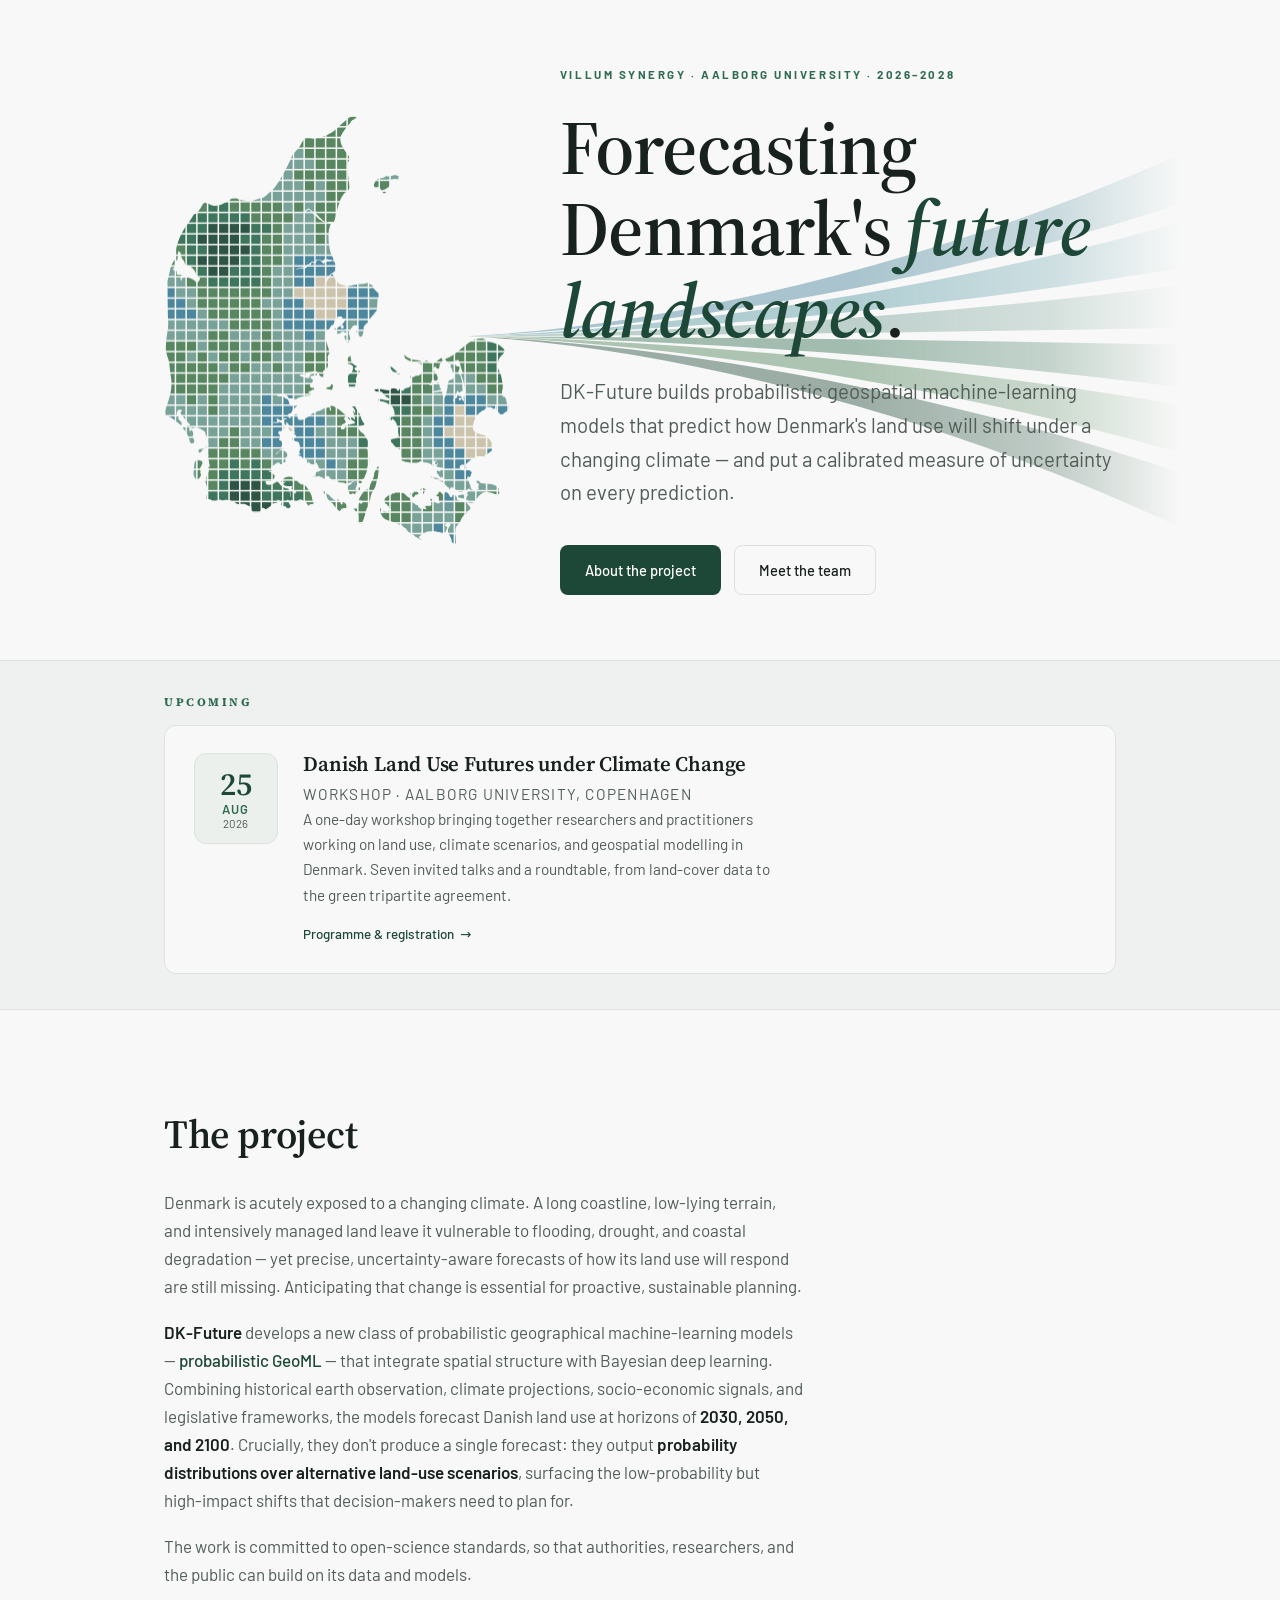
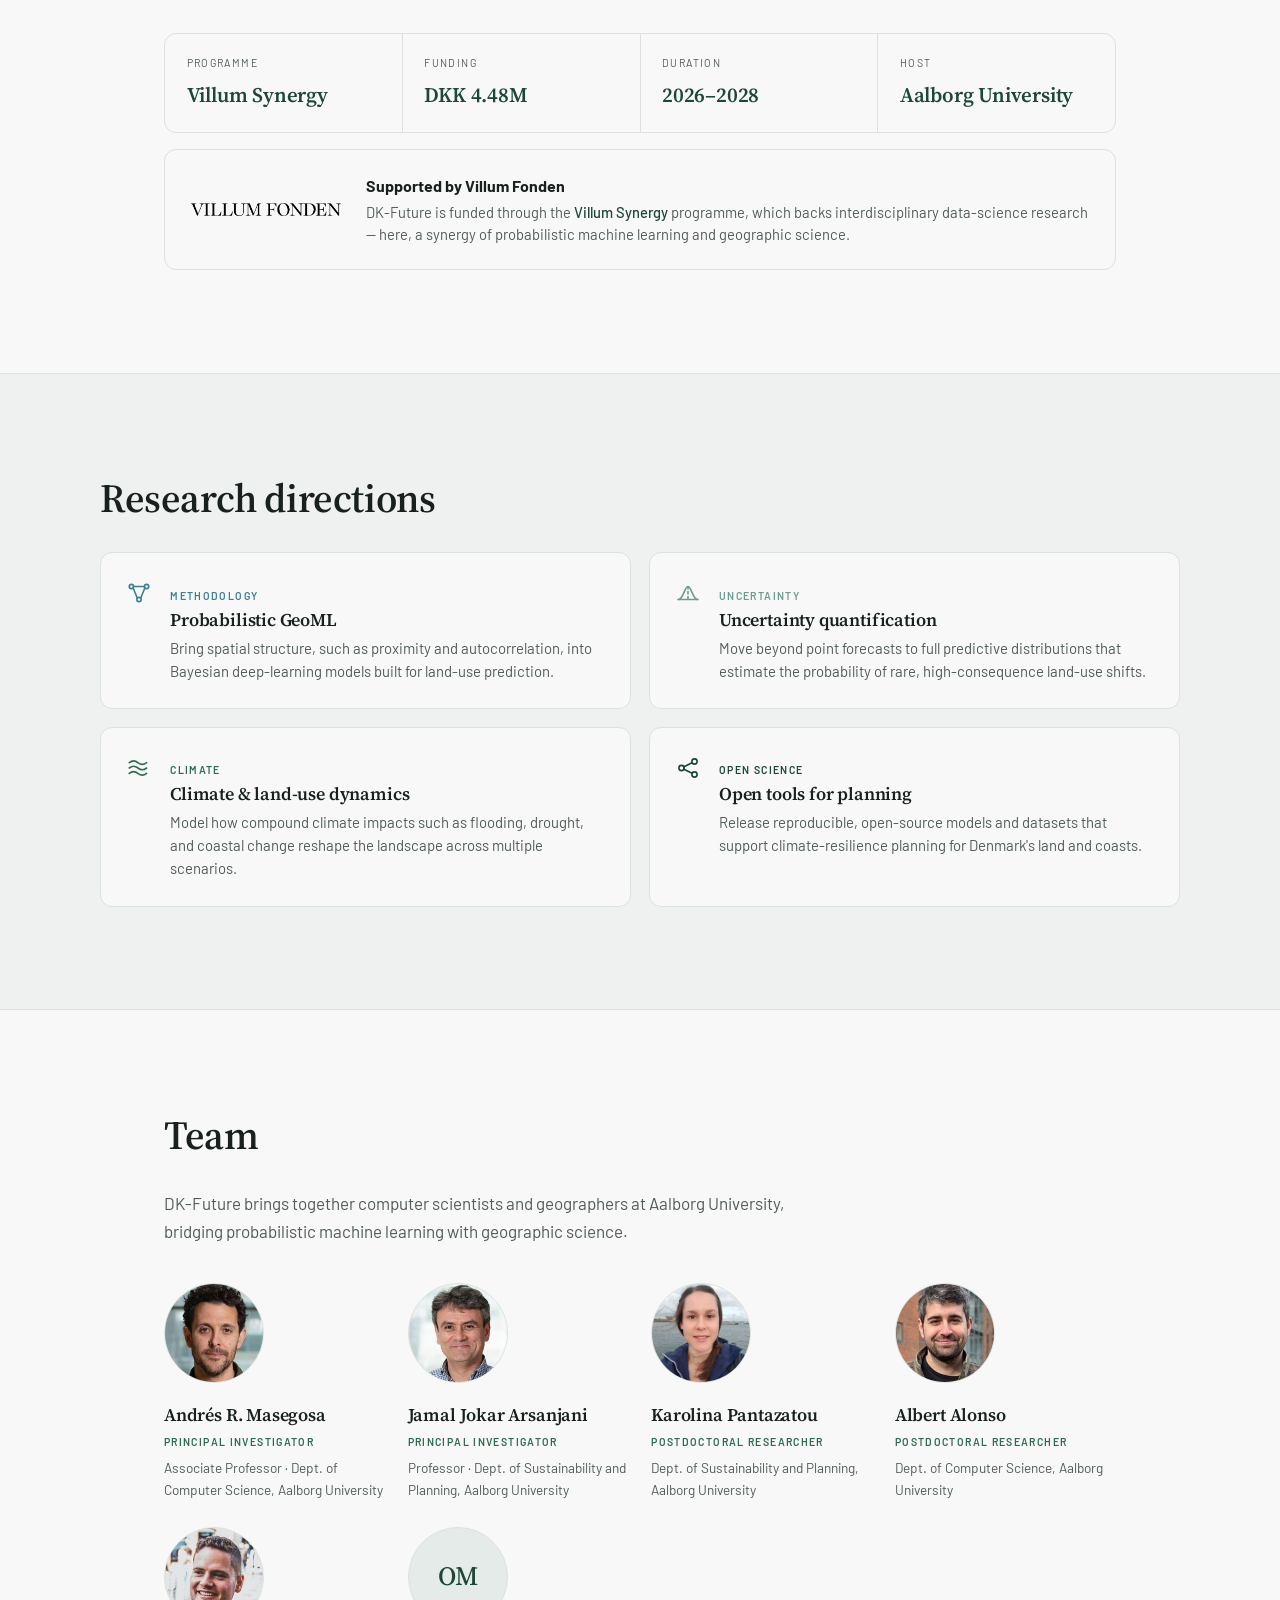
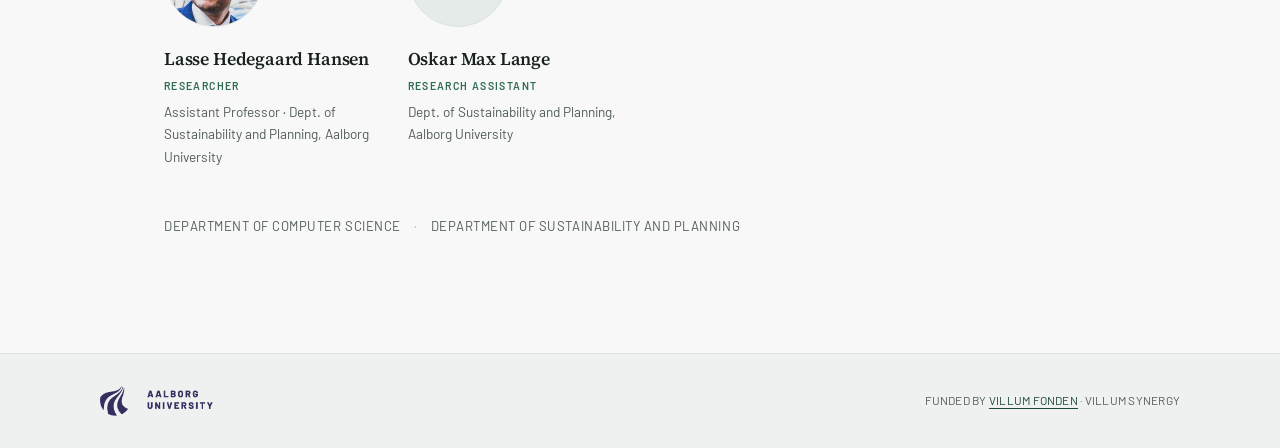
==== commit 848c828b: "Simplify the theme and refresh the front page - Unify corner radii behind --radius/--radius-sm token" ====
--- a/index.html
+++ b/index.html
@@ -3,7 +3,7 @@
 <head>
   <meta charset="UTF-8" />
   <meta name="viewport" content="width=device-width, initial-scale=1.0" />
-  <title>DK-Future — Predicting Denmark's Future Landscape</title>
+  <title>DK-Future — Forecasting Denmark's Future Landscapes</title>
   <meta name="description" content="DK-Future: Probabilistic geospatial machine learning for predicting future Danish land use under compound climate impact." />
 
   <!-- Open Graph -->
@@ -15,25 +15,10 @@
   <link rel="icon" href="assets/favicon.svg" type="image/svg+xml" />
   <link rel="preconnect" href="https://fonts.googleapis.com" />
   <link rel="preconnect" href="https://fonts.gstatic.com" crossorigin />
-  <link href="https://fonts.googleapis.com/css2?family=Source+Serif+4:ital,opsz,wght@0,8..60,400;0,8..60,500;0,8..60,600;1,8..60,400&family=Inter:wght@400;500;600&display=swap" rel="stylesheet" />
+  <link href="https://fonts.googleapis.com/css2?family=Source+Serif+4:ital,opsz,wght@0,8..60,400;0,8..60,500;0,8..60,600;1,8..60,400&family=Barlow:wght@400;500;600&display=swap" rel="stylesheet" />
   <link rel="stylesheet" href="assets/style.css" />
 </head>
 <body>
-  <!-- ===================== Header ===================== -->
-  <header class="site-header">
-    <a class="brand" href="#top">
-      <span class="brand-mark" aria-hidden="true"></span>
-      <span class="brand-text">DK&#8209;Future</span>
-    </a>
-    <nav class="site-nav">
-      <a href="#project">Project</a>
-      <a href="#research">Research</a>
-      <a href="#team">Team</a>
-      <a href="#events">Events</a>
-      <!-- Coming later: <a href="publications.html">Publications</a> -->
-    </nav>
-  </header>
-
   <!-- ===================== Hero ===================== -->
   <section class="hero" id="top">
     <!-- Two columns: a Denmark land-use mosaic (cells drift between landscape
@@ -385,7 +370,7 @@
 
       <div class="hero-content">
       <p class="eyebrow">Villum Synergy · Aalborg University · 2026&ndash;2028</p>
-      <h1>Forecasting Denmark's <em>future landscape</em>.</h1>
+      <h1>Forecasting Denmark's <em>future landscapes</em>.</h1>
       <p class="lede">
         DK&#8209;Future builds probabilistic geospatial machine&#8209;learning models that
         predict how Denmark's land use will shift under a changing climate &mdash; and put a
@@ -427,7 +412,6 @@
               <span class="event-year">2026</span>
             </div>
             <div class="event-body">
-              <span class="event-status">Upcoming</span>
               <h3>Danish Land Use Futures under Climate Change</h3>
               <p class="event-meta">Workshop · Aalborg University, Copenhagen</p>
               <p>
@@ -448,7 +432,6 @@
   <!-- ===================== Project ===================== -->
   <section class="section" id="project">
     <div class="section-head reveal">
-      <span class="section-num">01</span>
       <h2>The project</h2>
     </div>
     <div class="prose reveal">
@@ -508,7 +491,6 @@
   <!-- ===================== Research ===================== -->
   <section class="section section-alt" id="research">
     <div class="section-head reveal">
-      <span class="section-num">02</span>
       <h2>Research directions</h2>
     </div>
     <div class="cards">
@@ -523,7 +505,7 @@
           <span class="rcard-kicker">Methodology</span>
           <h3>Probabilistic GeoML</h3>
           <p>
-            Bring spatial structure &mdash; proximity and autocorrelation &mdash; into Bayesian
+            Bring spatial structure, such as proximity and autocorrelation, into Bayesian
             deep&#8209;learning models built for land&#8209;use prediction.
           </p>
         </div>
@@ -541,7 +523,7 @@
           <span class="rcard-kicker">Uncertainty</span>
           <h3>Uncertainty quantification</h3>
           <p>
-            Move beyond point forecasts to full predictive distributions &mdash; estimating the
+            Move beyond point forecasts to full predictive distributions that estimate the
             probability of rare, high&#8209;consequence land&#8209;use shifts.
           </p>
         </div>
@@ -559,8 +541,8 @@
           <span class="rcard-kicker">Climate</span>
           <h3>Climate &amp; land-use dynamics</h3>
           <p>
-            Model how compound climate impacts &mdash; flooding, drought, coastal change &mdash;
-            reshape the landscape across multiple scenarios.
+            Model how compound climate impacts such as flooding, drought, and coastal
+            change reshape the landscape across multiple scenarios.
           </p>
         </div>
       </article>
@@ -587,7 +569,6 @@
   <!-- ===================== Team ===================== -->
   <section class="section" id="team">
     <div class="section-head reveal">
-      <span class="section-num">03</span>
       <h2>Team</h2>
     </div>
     <p class="prose reveal">
--- a/assets/style.css
+++ b/assets/style.css
@@ -19,9 +19,11 @@
 
   --max: 1080px;
   --pad: clamp(1.25rem, 5vw, 4rem);
+  --radius: 12px;      /* cards and panels */
+  --radius-sm: 8px;    /* buttons, small insets */
 
   --display: "Source Serif 4", Georgia, "Times New Roman", serif;
-  --sans: "Inter", system-ui, -apple-system, "Segoe UI", sans-serif;
+  --sans: "Barlow", system-ui, -apple-system, "Segoe UI", sans-serif;
 }
 
 * { box-sizing: border-box; }
@@ -54,40 +56,6 @@
   text-transform: uppercase;
   letter-spacing: 0.13em;
 }
-
-/* ===================== Header ===================== */
-.site-header {
-  position: sticky;
-  top: 0;
-  z-index: 50;
-  display: flex;
-  align-items: center;
-  justify-content: space-between;
-  padding: 0.9rem var(--pad);
-  background: color-mix(in srgb, var(--bg) 80%, transparent);
-  backdrop-filter: blur(12px);
-  border-bottom: 1px solid var(--line);
-}
-.brand { display: flex; align-items: center; gap: 0.6rem; text-decoration: none; color: var(--ink); }
-.brand-text { font-family: var(--display); font-weight: 600; font-size: 1.1rem; letter-spacing: -0.02em; }
-.brand-mark {
-  width: 16px; height: 16px; border-radius: 50%;
-  background: radial-gradient(circle at 32% 30%, var(--cyan), var(--green-deep));
-  box-shadow: 0 0 0 4px color-mix(in srgb, var(--cyan) 16%, transparent);
-}
-.site-nav { display: flex; gap: clamp(0.9rem, 2.5vw, 2rem); }
-.site-nav a {
-  color: var(--ink-soft); text-decoration: none; font-size: 0.86rem; font-weight: 500;
-  position: relative; padding: 0.2rem 0;
-}
-.site-nav a::after {
-  content: ""; position: absolute; left: 0; bottom: -2px; width: 0; height: 1.5px;
-  background: var(--cyan); transition: width 0.25s ease;
-}
-.site-nav a:hover { color: var(--ink); }
-.site-nav a:hover::after { width: 100%; }
-.site-nav a.is-current { color: var(--ink); }
-.site-nav a.is-current::after { width: 100%; background: var(--green); }
 
 /* ===================== Hero ===================== */
 .hero {
@@ -110,7 +78,7 @@
 }
 .hero-content { position: relative; z-index: 2; }
 .eyebrow {
-  text-transform: uppercase; letter-spacing: 0.22em; font-size: 0.7rem;
+  text-transform: uppercase; letter-spacing: 0.22em; font-size: 0.72rem;
   font-weight: 700; color: var(--green); margin: 0 0 1.4rem;
 }
 .hero h1 {
@@ -126,7 +94,7 @@
 
 .hero-actions { display: flex; gap: 0.8rem; flex-wrap: wrap; }
 .btn {
-  display: inline-flex; align-items: center; padding: 0.72rem 1.5rem; border-radius: 8px;
+  display: inline-flex; align-items: center; padding: 0.72rem 1.5rem; border-radius: var(--radius-sm);
   font-weight: 500; font-size: 0.92rem; text-decoration: none; transition: all 0.2s ease;
   border: 1px solid transparent;
 }
@@ -177,11 +145,7 @@
 .section-alt { max-width: none; background: var(--bg-alt); border-block: 1px solid var(--line); }
 .section-alt > * { max-width: var(--max); margin-inline: auto; }
 
-.section-head { display: flex; align-items: baseline; gap: 0.85rem; margin-bottom: 2rem; }
-.section-num {
-  font-family: var(--display); font-style: italic; font-weight: 500;
-  font-size: 1.15rem; color: var(--green);
-}
+.section-head { margin-bottom: 2rem; }
 .section-head h2 { font-size: clamp(1.7rem, 4vw, 2.5rem); margin: 0; }
 
 .prose { max-width: 64ch; color: var(--ink-soft); }
@@ -193,20 +157,20 @@
 .facts {
   display: grid; grid-template-columns: repeat(auto-fit, minmax(150px, 1fr));
   gap: 1px; margin-top: 2.8rem; background: var(--line);
-  border: 1px solid var(--line); border-radius: 12px; overflow: hidden;
+  border: 1px solid var(--line); border-radius: var(--radius); overflow: hidden;
 }
 .fact { background: var(--bg); padding: 1.25rem 1.35rem; display: flex; flex-direction: column; gap: 0.4rem; }
-.fact-label { font-size: 0.66rem; text-transform: uppercase; letter-spacing: 0.14em; color: var(--ink-soft); }
+.fact-label { font-size: 0.66rem; text-transform: uppercase; letter-spacing: 0.13em; color: var(--ink-soft); }
 .fact-value { font-family: var(--display); font-weight: 600; font-size: 1.3rem; color: var(--green-deep); letter-spacing: -0.01em; }
 
 /* Funding acknowledgment */
 .funding {
   display: flex; align-items: center; gap: 1.6rem; margin-top: 1rem;
-  padding: 1.5rem 1.6rem; border: 1px solid var(--line); border-radius: 14px;
+  padding: 1.5rem 1.6rem; border: 1px solid var(--line); border-radius: var(--radius);
   background: var(--bg); text-decoration: none; color: inherit;
-  transition: border-color 0.2s ease, box-shadow 0.2s ease;
-}
-.funding:hover { border-color: color-mix(in srgb, var(--green) 40%, var(--line)); box-shadow: 0 12px 30px -22px var(--green-deep); }
+  transition: border-color 0.2s ease;
+}
+.funding:hover { border-color: color-mix(in srgb, var(--green) 40%, var(--line)); }
 .funding-logo {
   flex: 0 0 auto; width: 150px; height: auto; align-self: center;
 }
@@ -224,24 +188,16 @@
 .cards { display: grid; grid-template-columns: repeat(2, 1fr); gap: 1.1rem; }
 .rcard {
   display: flex; gap: 1.15rem; align-items: flex-start;
-  background: var(--bg); border: 1px solid var(--line); border-radius: 14px;
+  background: var(--bg); border: 1px solid var(--line); border-radius: var(--radius);
   padding: 1.6rem 1.55rem;
-  transition: border-color 0.2s ease, transform 0.2s ease, box-shadow 0.2s ease;
-}
-.rcard:hover {
-  transform: translateY(-2px);
-  border-color: color-mix(in srgb, var(--tone) 50%, var(--line));
-  box-shadow: 0 12px 30px -22px color-mix(in srgb, var(--tone) 80%, black);
 }
 .rcard-icon {
-  flex: 0 0 auto; width: 46px; height: 46px; display: grid; place-items: center;
-  border-radius: 12px; color: var(--tone);
-  background: color-mix(in srgb, var(--tone) 11%, var(--bg));
-  border: 1px solid color-mix(in srgb, var(--tone) 24%, var(--line));
-}
-.rcard-icon svg { width: 24px; height: 24px; display: block; }
+  flex: 0 0 auto; display: grid; place-items: center;
+  color: var(--tone); margin-top: 0.1rem;
+}
+.rcard-icon svg { width: 26px; height: 26px; display: block; }
 .rcard-kicker {
-  font-size: 0.66rem; font-weight: 600; text-transform: uppercase; letter-spacing: 0.14em;
+  font-size: 0.66rem; font-weight: 600; text-transform: uppercase; letter-spacing: 0.13em;
   color: var(--tone);
 }
 .rcard h3 { font-size: 1.12rem; margin: 0.18rem 0 0.45rem; color: var(--ink); }
@@ -251,7 +207,18 @@
 
 /* Team */
 .team-grid { display: grid; grid-template-columns: repeat(auto-fill, minmax(200px, 1fr)); gap: 1.6rem 1.4rem; margin-top: 2.4rem; }
-.person { display: flex; flex-direction: column; gap: 0.12rem; }
+/* A card may be an <a> to the person's profile — quiet until hovered. */
+.person { display: flex; flex-direction: column; gap: 0.12rem; text-decoration: none; color: inherit; }
+a.person:hover .person-name {
+  color: var(--green-deep);
+  text-decoration: underline;
+  text-decoration-thickness: 1px;
+  text-underline-offset: 4px;
+}
+a.person:hover .person-avatar {
+  border-color: var(--green);
+  box-shadow: 0 0 0 3px color-mix(in srgb, var(--green) 18%, transparent);
+}
 .person-avatar {
   width: 100px; height: 100px; border-radius: 50%; margin-bottom: 0.9rem;
   display: grid; place-items: center; font-family: var(--display); font-weight: 500; font-size: 1.65rem;
@@ -259,16 +226,14 @@
   background: color-mix(in srgb, var(--green) 9%, var(--bg));
   border: 1px solid var(--line);
   object-fit: cover;
-}
-.person-name { font-family: var(--display); font-weight: 600; font-size: 1.12rem; letter-spacing: -0.01em; }
-.person-role { font-size: 0.7rem; font-weight: 600; color: var(--green); margin-top: 0.15rem; }
+  /* Most of the photos are portrait-ratio: bias the circular crop toward
+     the top of the frame so faces stay in view. */
+  object-position: center 22%;
+  transition: border-color 0.2s ease;
+}
+.person-name { font-family: var(--display); font-weight: 600; font-size: 1.12rem; letter-spacing: -0.01em; transition: color 0.2s ease; }
+.person-role { font-size: 0.66rem; font-weight: 600; color: var(--green); margin-top: 0.15rem; }
 .person-affil { font-size: 0.85rem; color: var(--ink-soft); margin-top: 0.25rem; }
-.person-links { margin-top: 0.6rem; display: flex; flex-wrap: wrap; gap: 0.4rem; }
-.person-links a {
-  font-size: 0.74rem; color: var(--ink-soft); text-decoration: none;
-  padding: 0.14rem 0.55rem; border: 1px solid var(--line); border-radius: 999px; transition: all 0.18s ease;
-}
-.person-links a:hover { color: var(--green-deep); border-color: var(--green); background: color-mix(in srgb, var(--green) 7%, transparent); }
 
 .partners { margin-top: 3rem; color: var(--ink-soft); font-size: 0.82rem; letter-spacing: 0.04em; }
 .partners .dot { margin: 0 0.6rem; color: var(--sand); }
@@ -278,7 +243,6 @@
   background: var(--bg-alt);
   border-block: 1px solid var(--line);
   padding-block: clamp(1.5rem, 3vw, 2.2rem);
-  scroll-margin-top: 72px; /* clears the sticky header on #events */
 }
 .upcoming-inner { max-width: var(--max); margin: 0 auto; padding-inline: var(--pad); }
 .upcoming-head {
@@ -322,24 +286,18 @@
 
 .event {
   display: flex; gap: 1.6rem; align-items: flex-start;
-  background: var(--bg); border: 1px solid var(--line); border-radius: 14px;
+  background: var(--bg); border: 1px solid var(--line); border-radius: var(--radius);
   padding: 1.7rem 1.8rem;
 }
 .event-date {
   flex: 0 0 auto; width: 84px; text-align: center; line-height: 1;
-  border: 1px solid var(--line); border-radius: 12px; padding: 0.85rem 0.5rem;
+  border: 1px solid var(--line); border-radius: var(--radius); padding: 0.85rem 0.5rem;
   background: color-mix(in srgb, var(--green) 6%, var(--bg));
 }
 .event-day { display: block; font-family: var(--display); font-weight: 600; font-size: 2rem; color: var(--green-deep); }
 .event-month { display: block; margin-top: 0.2rem; font-size: 0.8rem; font-weight: 600; text-transform: uppercase; letter-spacing: 0.1em; color: var(--green); }
 .event-year { display: block; margin-top: 0.15rem; font-size: 0.72rem; color: var(--ink-soft); }
 .event-body { flex: 1; }
-.event-status {
-  display: inline-block; font-size: 0.66rem; font-weight: 600; text-transform: uppercase;
-  letter-spacing: 0.13em; color: var(--green-deep);
-  background: color-mix(in srgb, var(--cyan) 22%, transparent);
-  padding: 0.22rem 0.6rem; border-radius: 999px; margin-bottom: 0.7rem;
-}
 .event-body h3 { font-size: 1.3rem; margin: 0 0 0.35rem; color: var(--ink); }
 .event-meta { margin: 0 0 0.7rem; font-size: 0.85rem; color: var(--green); text-transform: uppercase; letter-spacing: 0.08em; }
 .event-body p { margin: 0; color: var(--ink-soft); font-size: 0.96rem; max-width: 52ch; }
@@ -347,12 +305,10 @@
 /* The event card doubles as a link to the workshop page. */
 a.event {
   text-decoration: none; color: inherit;
-  transition: border-color 0.2s ease, transform 0.2s ease, box-shadow 0.2s ease;
+  transition: border-color 0.2s ease;
 }
 a.event:hover {
-  transform: translateY(-2px);
   border-color: color-mix(in srgb, var(--green) 40%, var(--line));
-  box-shadow: 0 12px 30px -22px var(--green-deep);
 }
 a.event:hover .event-body h3 { color: var(--green-deep); }
 .event-more {
@@ -393,7 +349,6 @@
 }
 
 @media (max-width: 560px) {
-  .brand-text { display: none; }
   .footer-inner { flex-direction: column; align-items: flex-start; }
 }
 
@@ -468,7 +423,7 @@
 .wshost { display: flex; align-items: center; gap: 0.9rem; margin: 2.4rem 0 0; }
 .wshost-label {
   font-size: 0.66rem; font-weight: 600; text-transform: uppercase;
-  letter-spacing: 0.14em; color: var(--ink-soft);
+  letter-spacing: 0.13em; color: var(--ink-soft);
 }
 .wshost-logo { height: 26px; width: auto; display: block; opacity: 0.85; transition: opacity 0.2s ease; }
 .wshost a:hover .wshost-logo { opacity: 1; }
@@ -477,14 +432,13 @@
 .topics { margin-top: 2.6rem; }
 .topics-label {
   display: block; font-size: 0.66rem; font-weight: 600; text-transform: uppercase;
-  letter-spacing: 0.14em; color: var(--ink-soft); margin-bottom: 0.9rem;
+  letter-spacing: 0.13em; color: var(--ink-soft); margin-bottom: 0.9rem;
 }
 .topic-list { display: flex; flex-wrap: wrap; gap: 0.5rem; list-style: none; margin: 0; padding: 0; }
 .topic-list li {
   font-size: 0.82rem; color: var(--green-deep);
   padding: 0.32rem 0.85rem; border-radius: 999px;
   border: 1px solid color-mix(in srgb, var(--green) 22%, var(--line));
-  background: color-mix(in srgb, var(--cyan) 12%, var(--bg));
 }
 
 /* --- Agenda --- */
@@ -519,11 +473,10 @@
 .agenda-tag {
   display: inline-block; vertical-align: 0.18em; margin-left: 0.4rem;
   white-space: nowrap;
-  font-family: var(--sans); font-size: 0.58rem; font-weight: 600;
-  text-transform: uppercase; letter-spacing: 0.11em; color: var(--sea);
+  font-family: var(--sans); font-size: 0.62rem; font-weight: 600;
+  text-transform: uppercase; letter-spacing: 0.13em; color: var(--sea);
   padding: 0.12rem 0.45rem; border-radius: 999px;
   border: 1px solid color-mix(in srgb, var(--sea) 35%, var(--line));
-  background: color-mix(in srgb, var(--sea) 9%, transparent);
 }
 /* Click-to-expand abstract. The title is the heading above; drop "To be
    announced." for the real abstract as each speaker sends it in. */
@@ -535,8 +488,7 @@
   letter-spacing: 0.13em; color: var(--green);
   padding: 0.18rem 0.6rem 0.18rem 0.45rem; border-radius: 999px;
   border: 1px solid color-mix(in srgb, var(--green) 20%, var(--line));
-  background: color-mix(in srgb, var(--green) 5%, transparent);
-  transition: border-color 0.2s ease, background 0.2s ease;
+  transition: border-color 0.2s ease;
 }
 .agenda-abstract summary::-webkit-details-marker { display: none; }
 .agenda-abstract summary::before {
@@ -548,7 +500,6 @@
 .agenda-abstract[open] summary::before { transform: rotate(90deg); }
 .agenda-abstract summary:hover {
   border-color: color-mix(in srgb, var(--green) 45%, var(--line));
-  background: color-mix(in srgb, var(--green) 9%, transparent);
 }
 .agenda-abstract summary:focus-visible { outline: 2px solid var(--cyan); outline-offset: 2px; }
 .agenda-abstract > p {
@@ -561,7 +512,7 @@
 .agenda-item.is-highlight::after { background: var(--green-deep); border-color: var(--green-deep); }
 .agenda-item.is-highlight .agenda-body {
   background: color-mix(in srgb, var(--cyan) 13%, transparent);
-  padding: 0.6rem 0.9rem; margin: -0.6rem -0.9rem; border-radius: 10px;
+  padding: 0.6rem 0.9rem; margin: -0.6rem -0.9rem; border-radius: var(--radius-sm);
 }
 .agenda-item.is-break { padding-block: 0.55rem; }
 .agenda-item.is-break::after {
@@ -582,14 +533,12 @@
 }
 .speaker {
   display: flex; flex-direction: column; gap: 0.15rem;
-  padding: 1.05rem 1.15rem; border-radius: 12px;
+  padding: 1.05rem 1.15rem; border-radius: var(--radius);
   border: 1px solid var(--line); background: var(--bg);
-  transition: border-color 0.2s ease, transform 0.2s ease, box-shadow 0.2s ease;
+  transition: border-color 0.2s ease;
 }
 .speaker:hover {
-  transform: translateY(-2px);
   border-color: color-mix(in srgb, var(--cyan) 55%, var(--line));
-  box-shadow: 0 12px 30px -24px var(--green-deep);
 }
 .speaker-topic {
   font-size: 0.66rem; font-weight: 600; text-transform: uppercase; letter-spacing: 0.13em;
@@ -609,13 +558,13 @@
 /* The Microsoft Forms embed, if its <iframe> is dropped in above the button. */
 .ms-form {
   display: block; width: 100%; max-width: 760px; height: 640px;
-  border: 1px solid var(--line); border-radius: 12px; background: var(--bg);
+  border: 1px solid var(--line); border-radius: var(--radius); background: var(--bg);
 }
 .register-actions { display: flex; flex-wrap: wrap; gap: 0.8rem; margin-top: 1.6rem; }
 
 /* --- Venue --- */
 .venue {
-  max-width: 760px; border: 1px solid var(--line); border-radius: 14px;
+  max-width: 760px; border: 1px solid var(--line); border-radius: var(--radius);
   background: var(--bg); padding: 1.7rem 1.8rem;
 }
 .venue-body h3 { font-size: 1.2rem; margin: 0 0 0.6rem; color: var(--ink); }
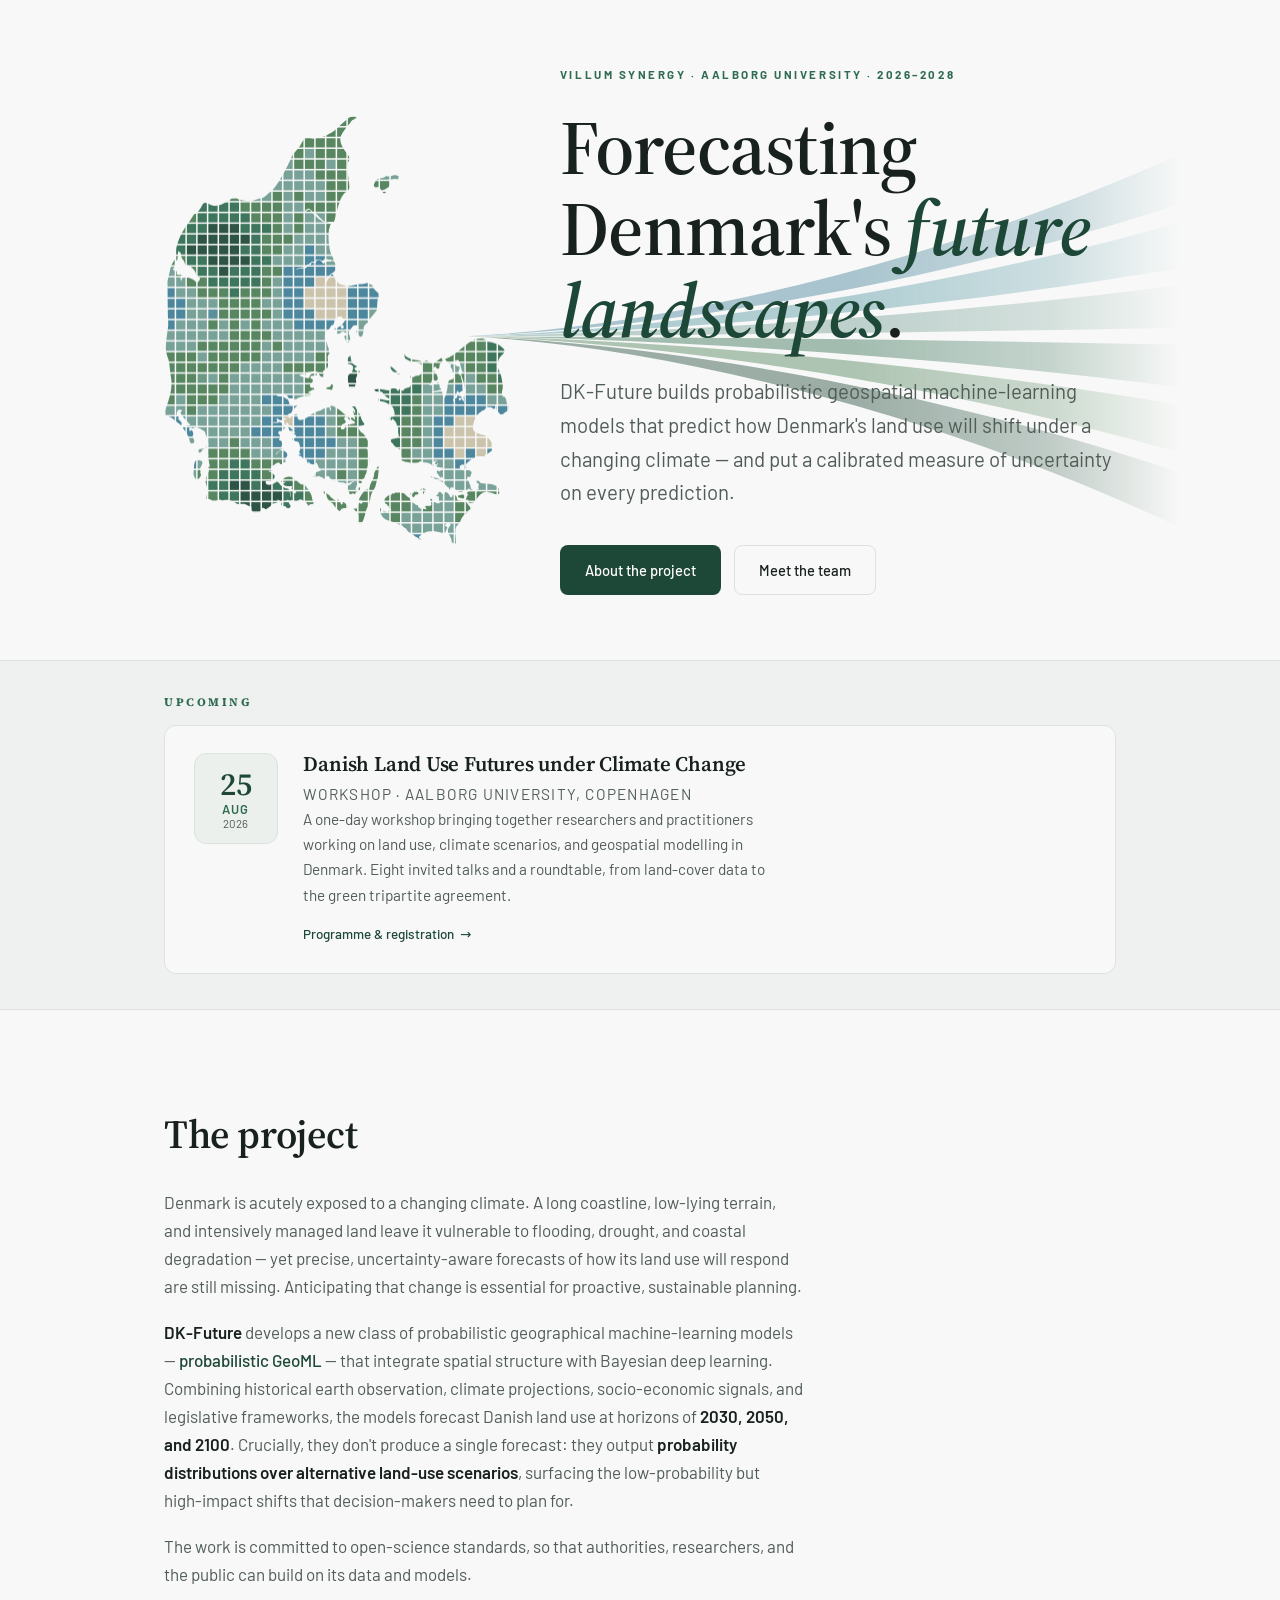
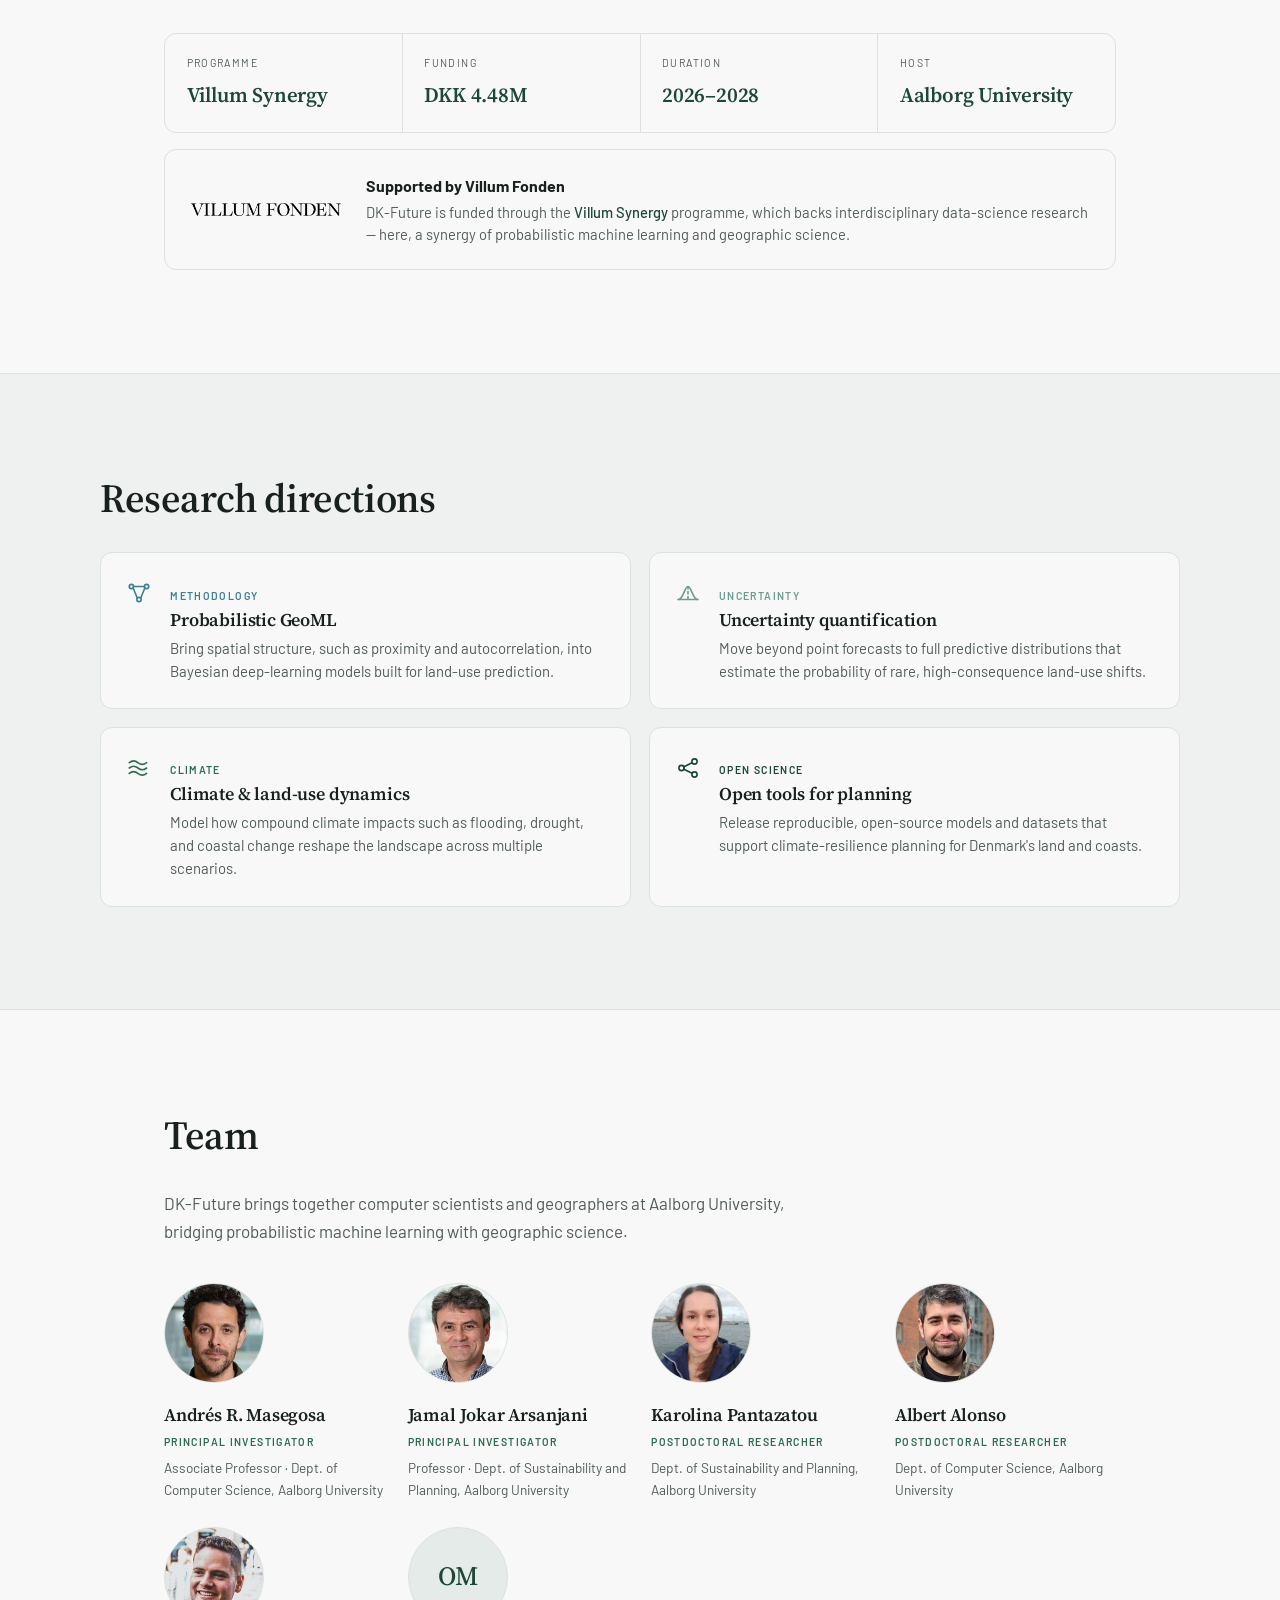
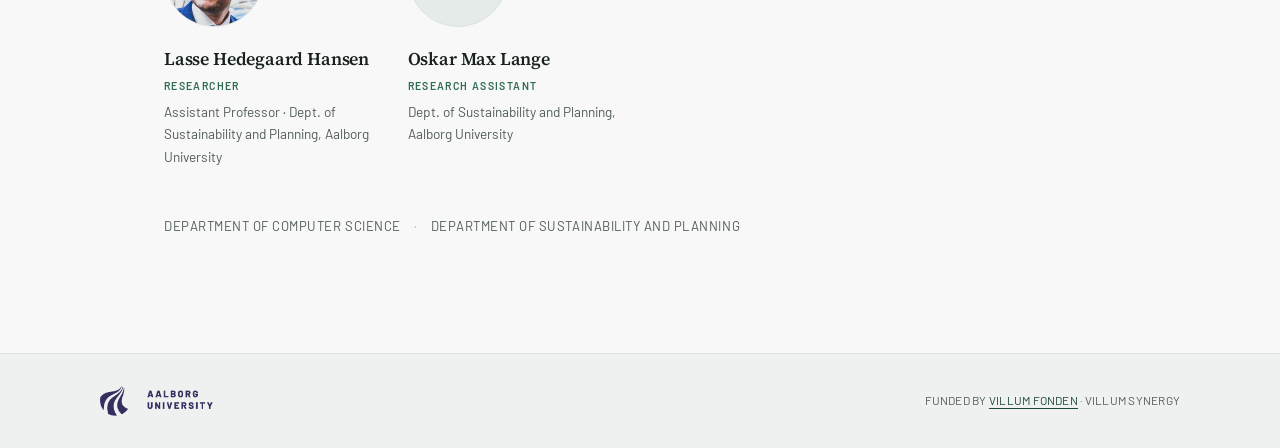
==== commit 93101c0f: "Add the three abstracts and finalise the workshop programme Peter Birch Sorensen, Finn Arler, and Lo" ====
--- a/index.html
+++ b/index.html
@@ -416,7 +416,7 @@
               <p class="event-meta">Workshop · Aalborg University, Copenhagen</p>
               <p>
                 A one&#8209;day workshop bringing together researchers and practitioners working on
-                land use, climate scenarios, and geospatial modelling in Denmark. Seven invited
+                land use, climate scenarios, and geospatial modelling in Denmark. Eight invited
                 talks and a roundtable, from land&#8209;cover data to the green tripartite agreement.
               </p>
               <span class="event-more">Programme &amp; registration <span class="arrow" aria-hidden="true">&rarr;</span></span>
--- a/assets/style.css
+++ b/assets/style.css
@@ -561,6 +561,7 @@
   border: 1px solid var(--line); border-radius: var(--radius); background: var(--bg);
 }
 .register-actions { display: flex; flex-wrap: wrap; gap: 0.8rem; margin-top: 1.6rem; }
+.register-note { margin: 1.2rem 0 0; max-width: 56ch; font-size: 0.88rem; color: var(--ink-soft); }
 
 /* --- Venue --- */
 .venue {
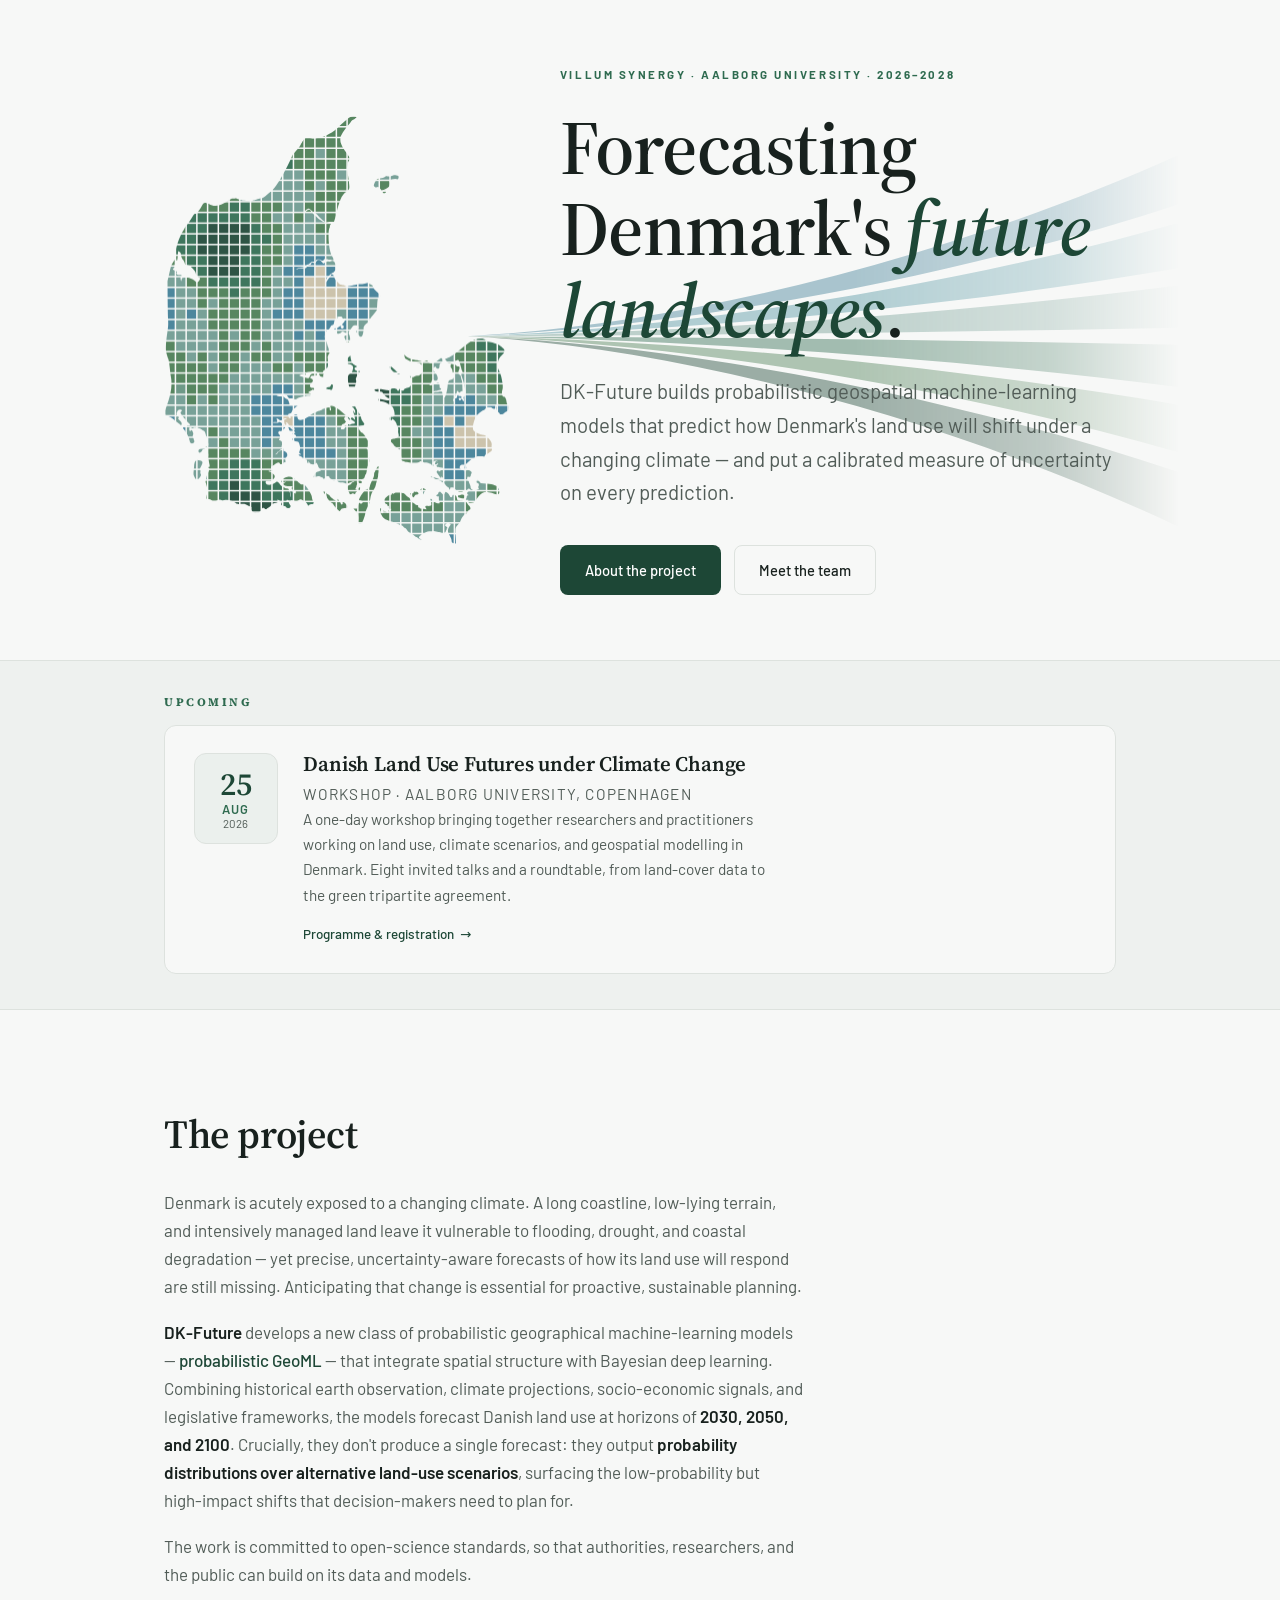
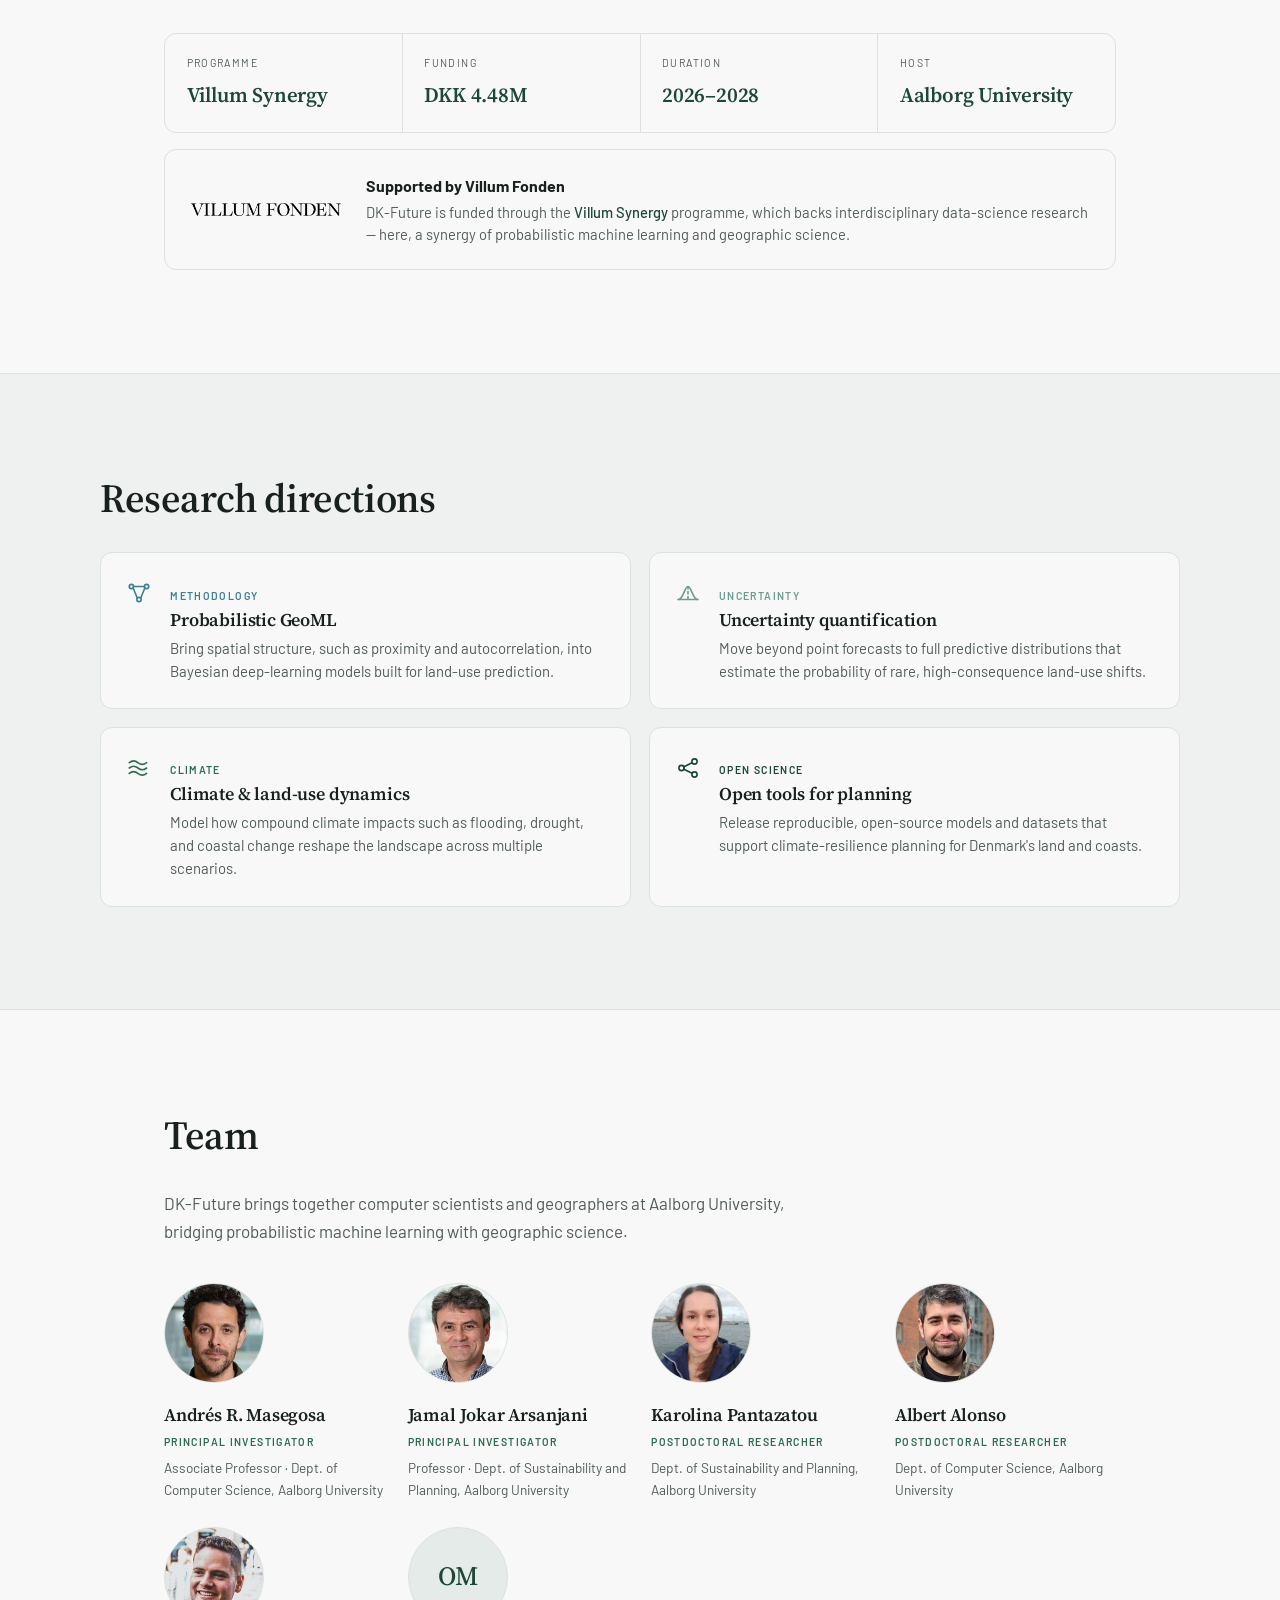
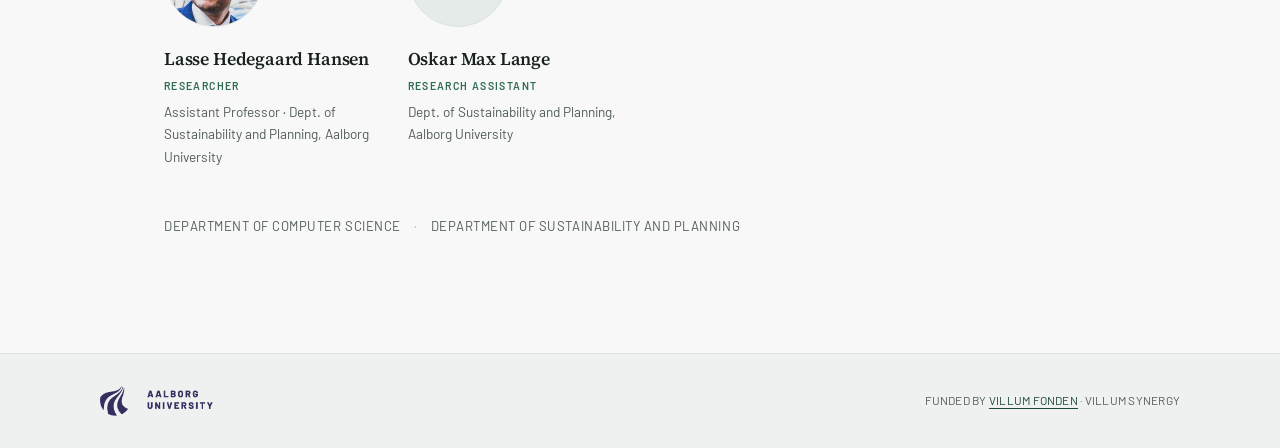
==== commit 608067e8: "Point the meta tags at the real GitHub Pages address We do not own dkfuture.dk, so og:url on both pa" ====
--- a/index.html
+++ b/index.html
@@ -7,10 +7,10 @@
   <meta name="description" content="DK-Future: Probabilistic geospatial machine learning for predicting future Danish land use under compound climate impact." />
 
   <!-- Open Graph -->
-  <meta property="og:title" content="DK-Future" />
-  <meta property="og:description" content="Probabilistic GeoAI for predicting Denmark's future landscape under climate change." />
+  <meta property="og:title" content="DK-Future — Forecasting Denmark's Future Landscapes" />
+  <meta property="og:description" content="Probabilistic GeoAI for forecasting Denmark's future landscapes under climate change." />
   <meta property="og:type" content="website" />
-  <meta property="og:url" content="https://dkfuture.dk" />
+  <meta property="og:url" content="https://dk-future.github.io/" />
 
   <link rel="icon" href="assets/favicon.svg" type="image/svg+xml" />
   <link rel="preconnect" href="https://fonts.googleapis.com" />
